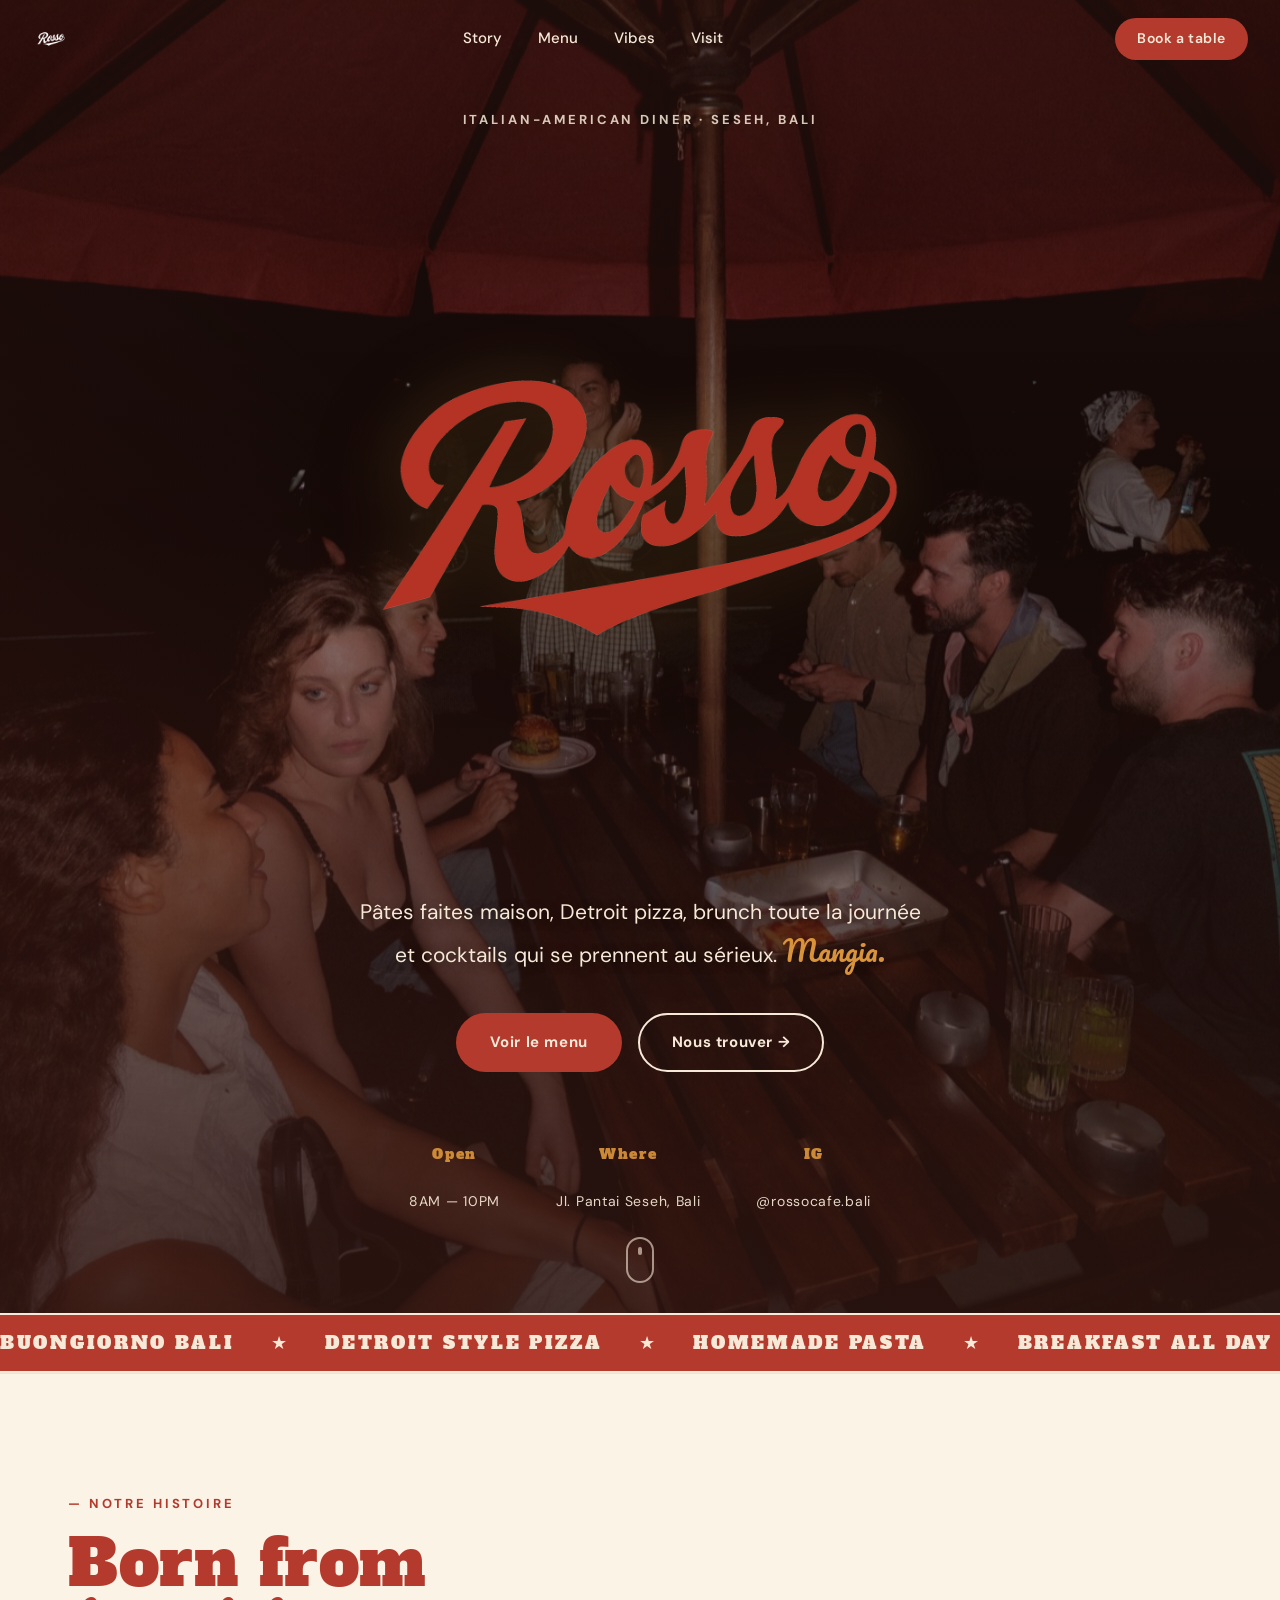
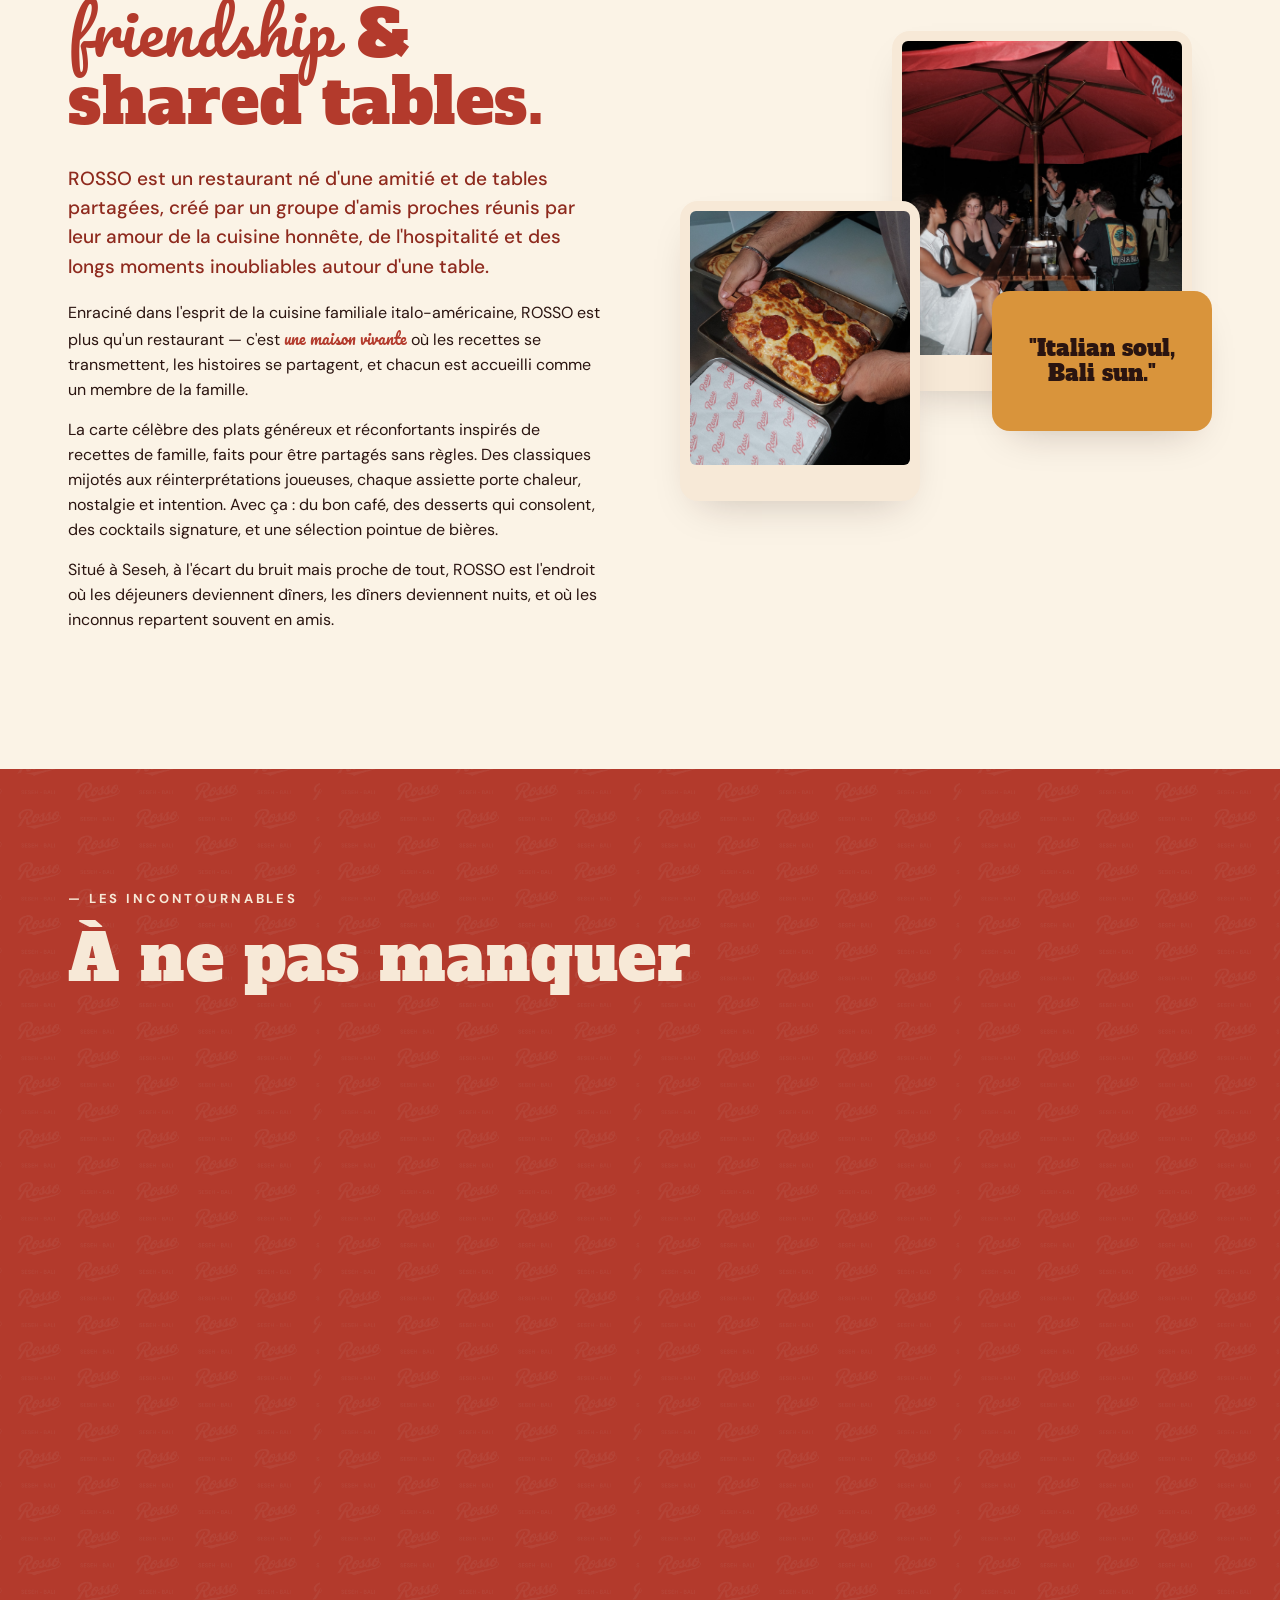
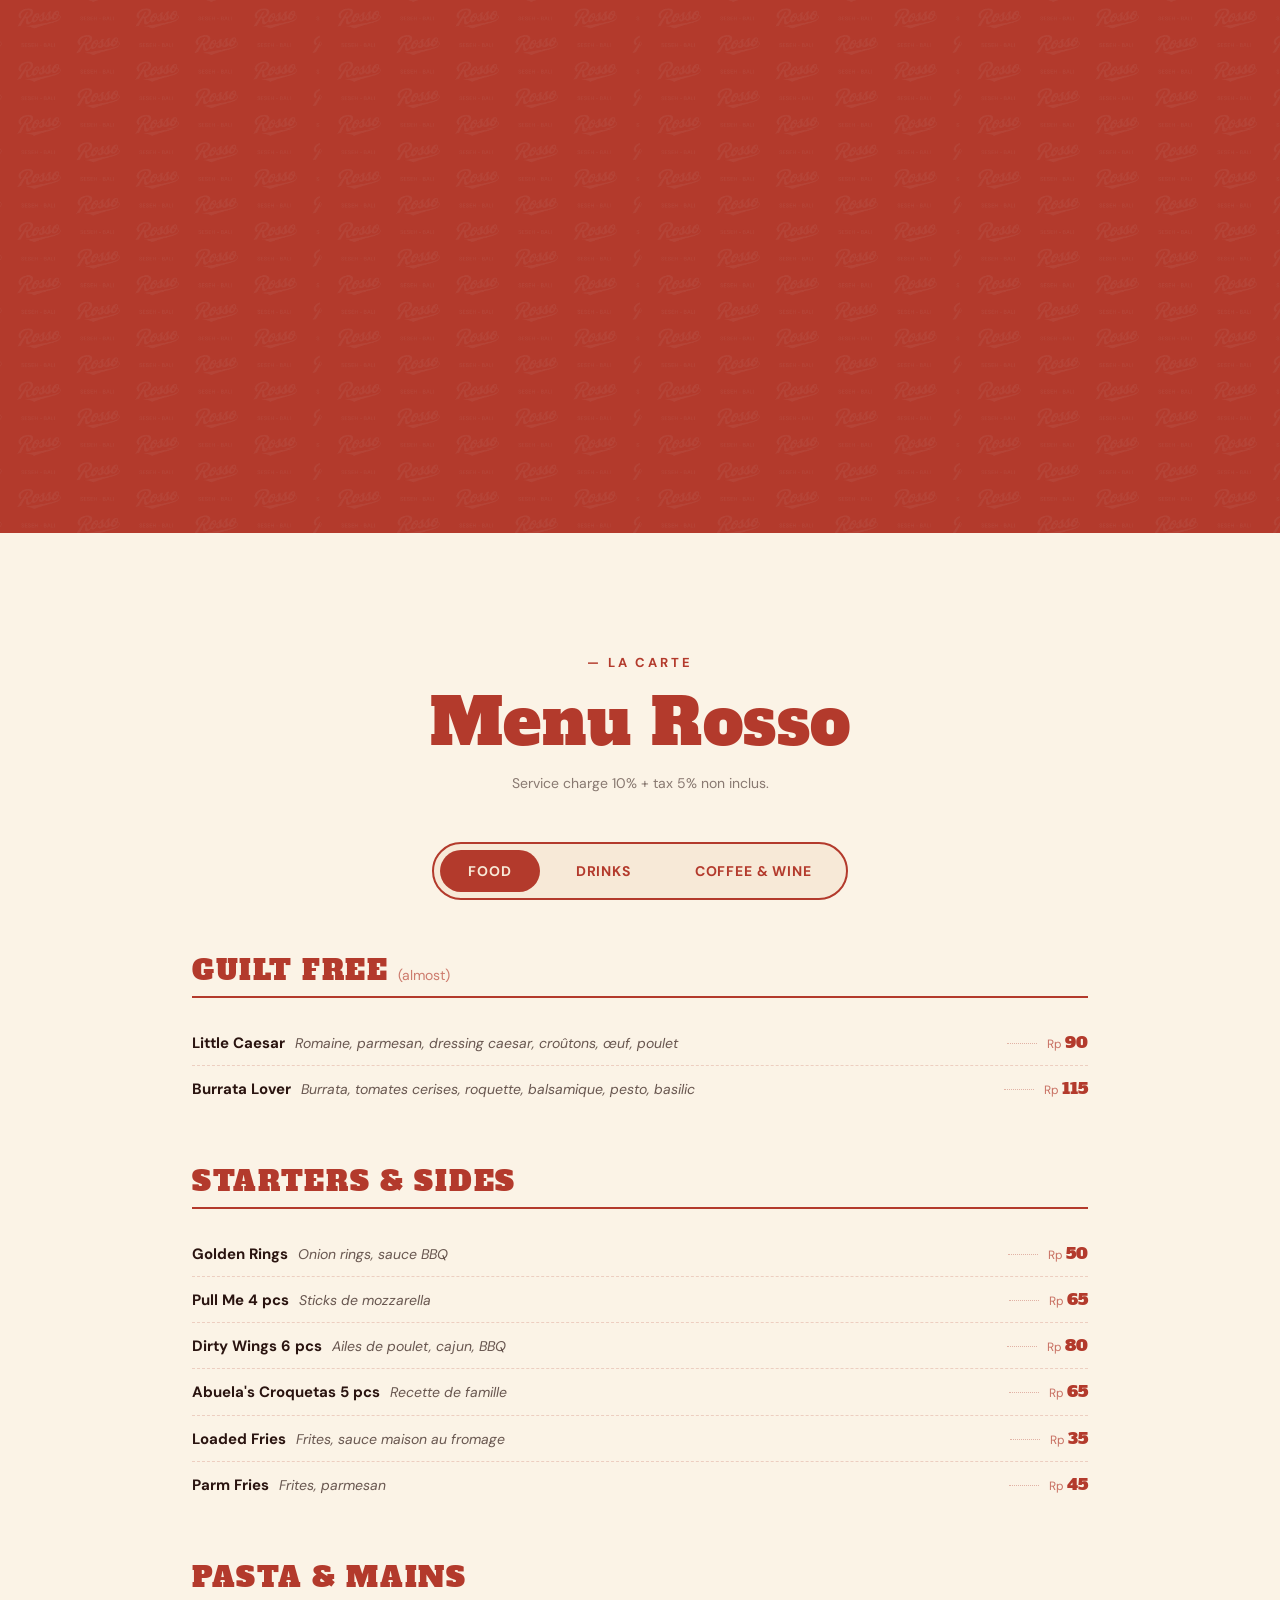
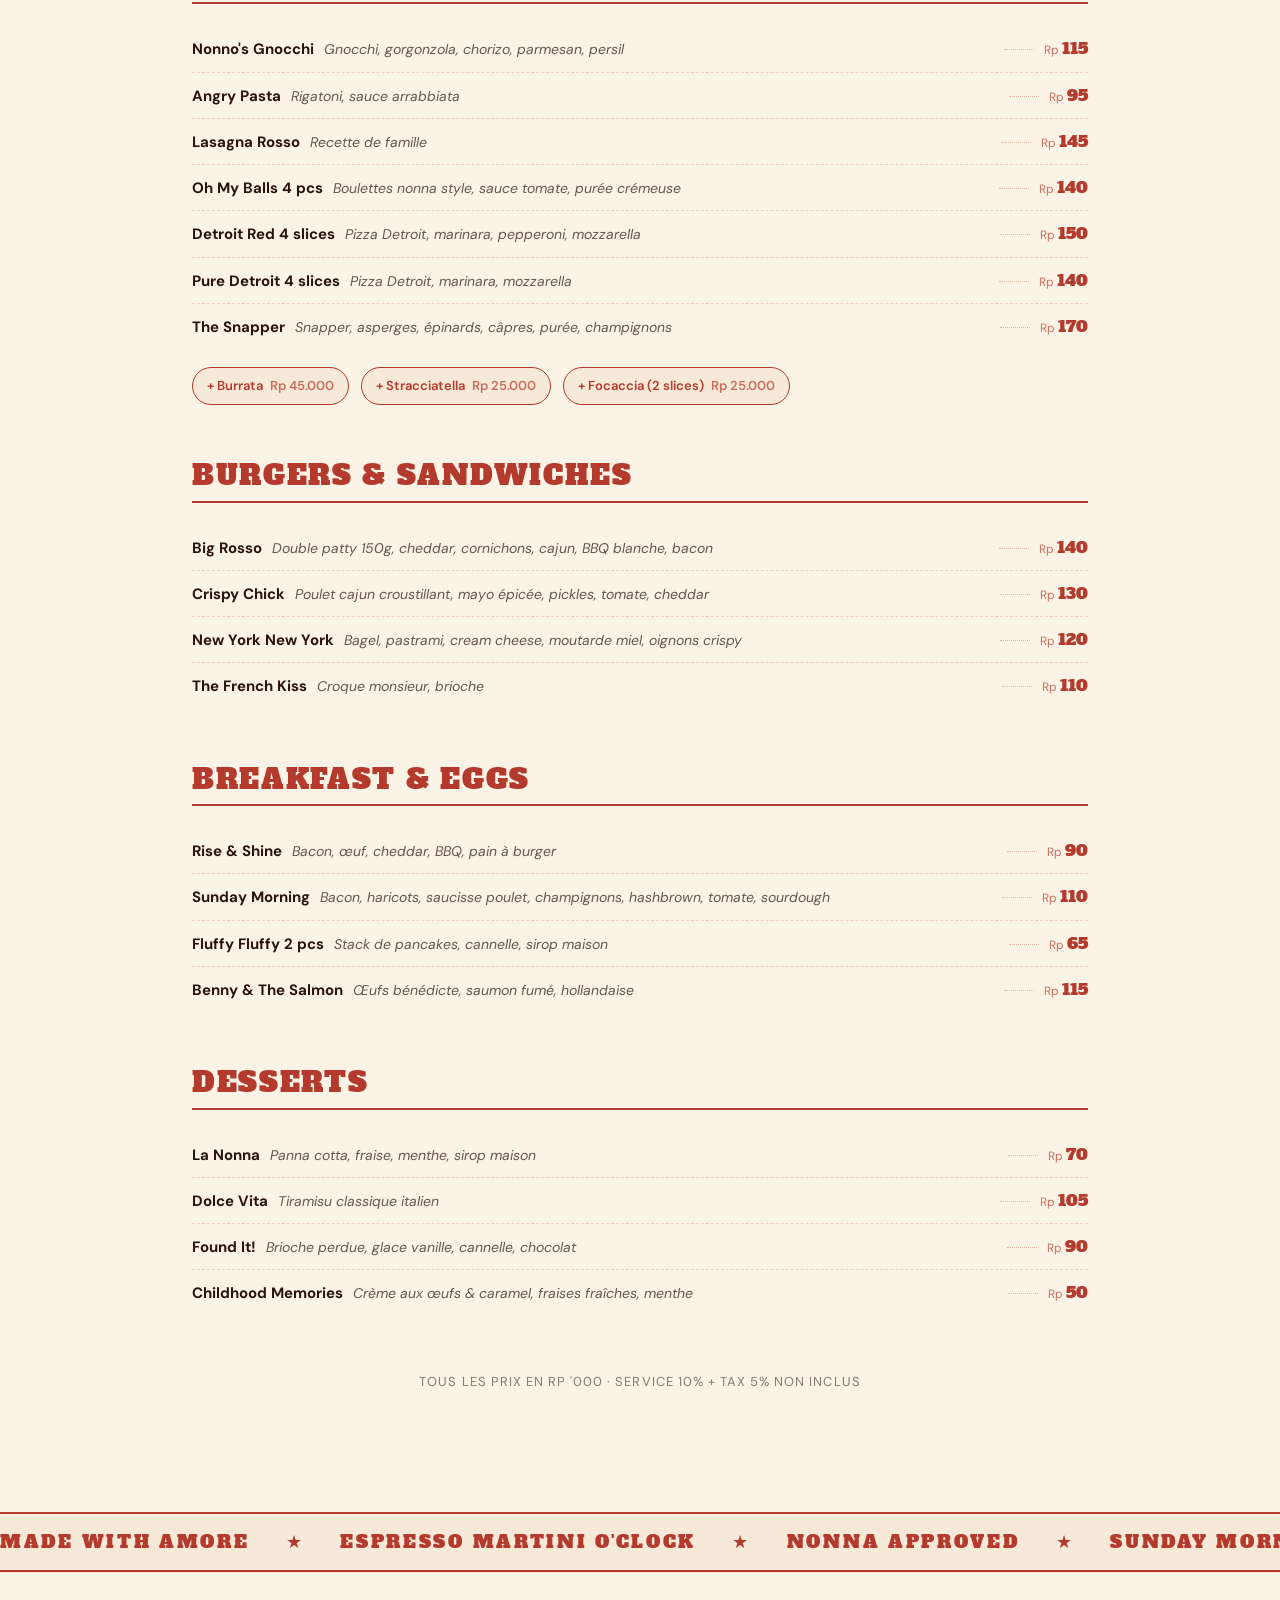
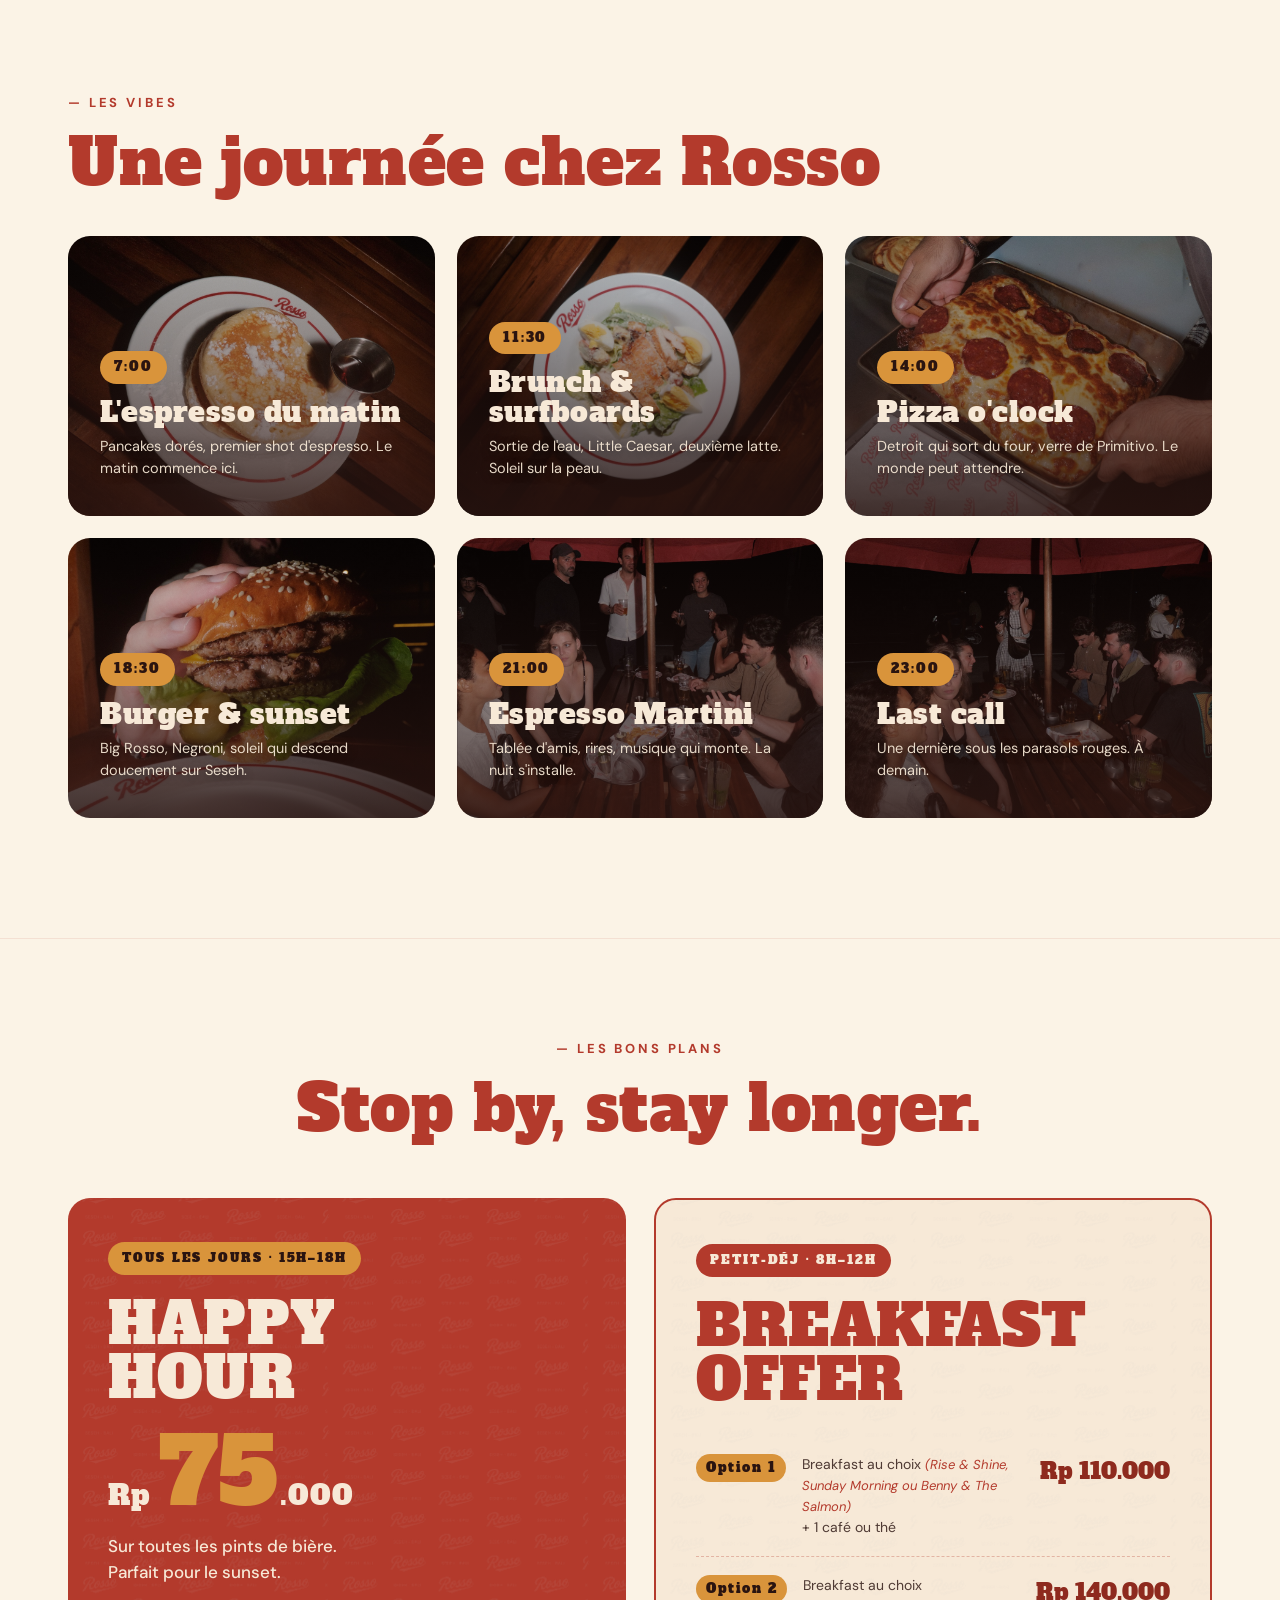
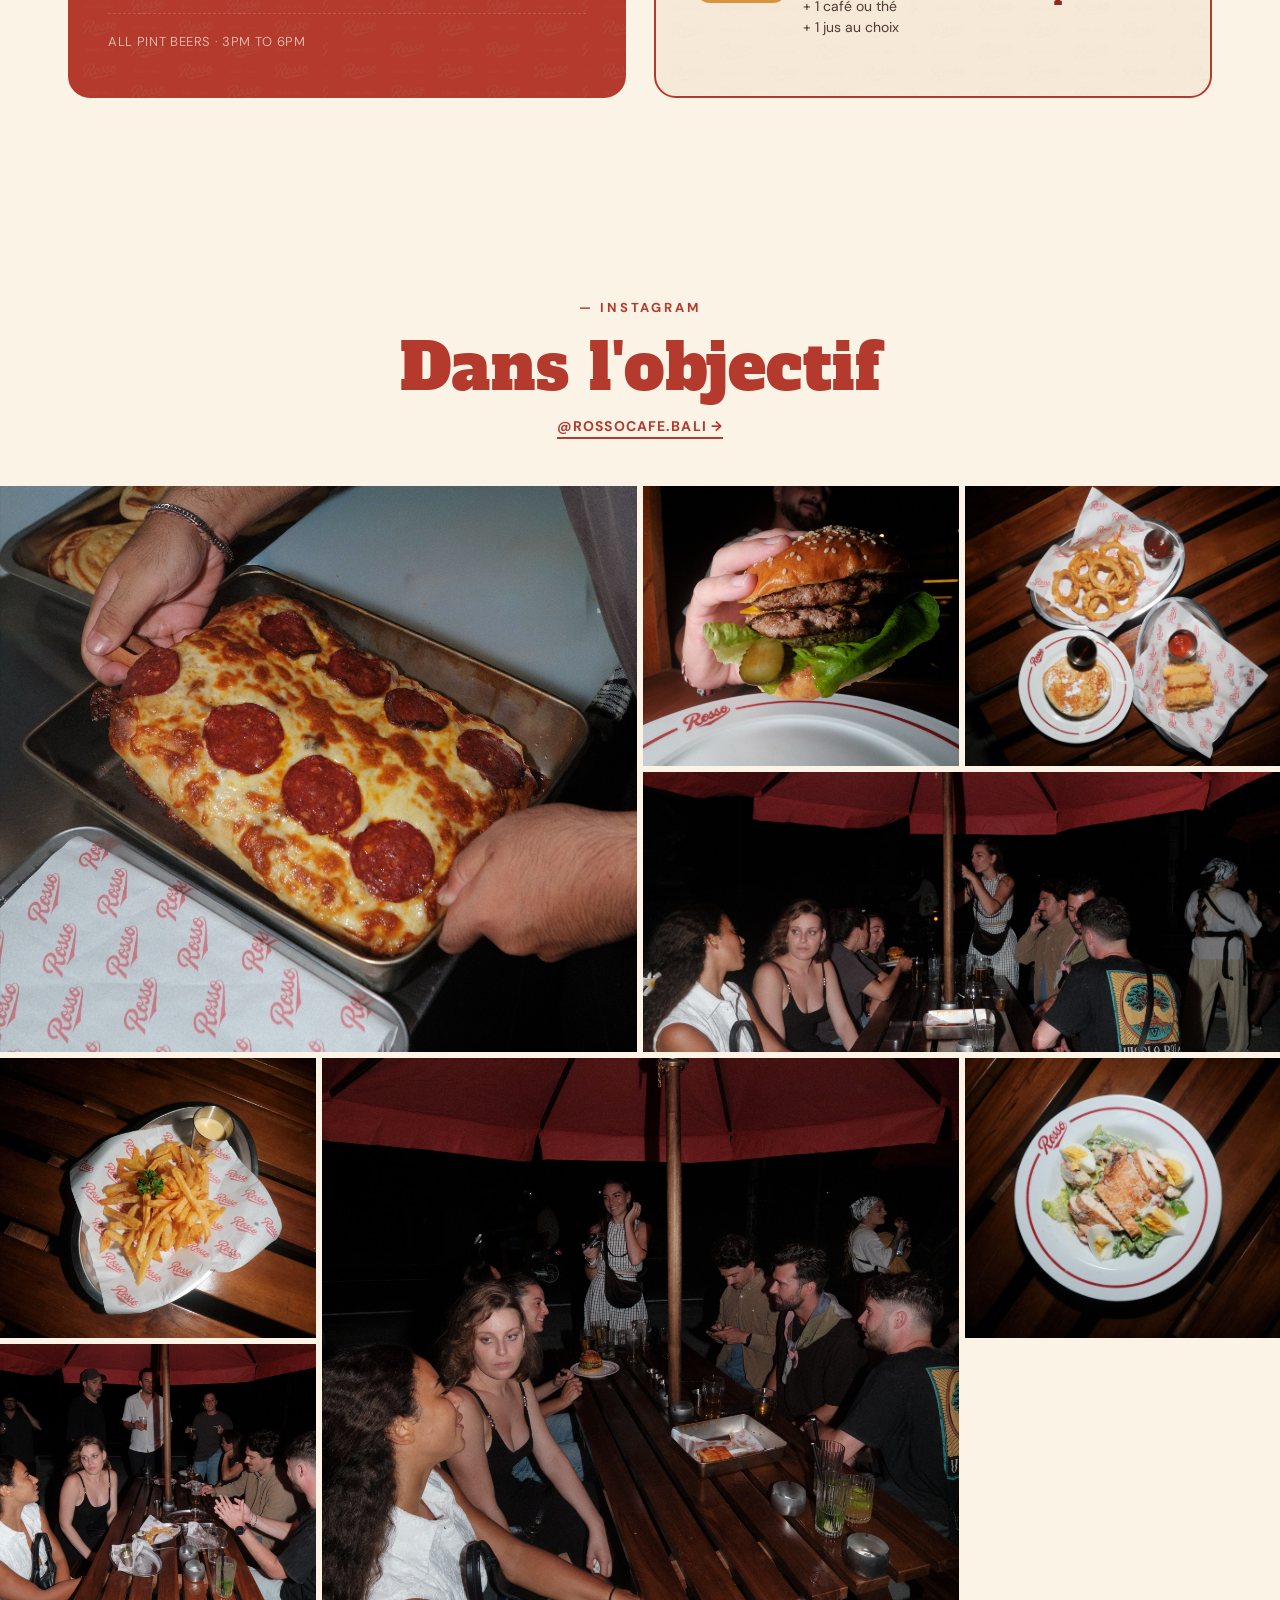
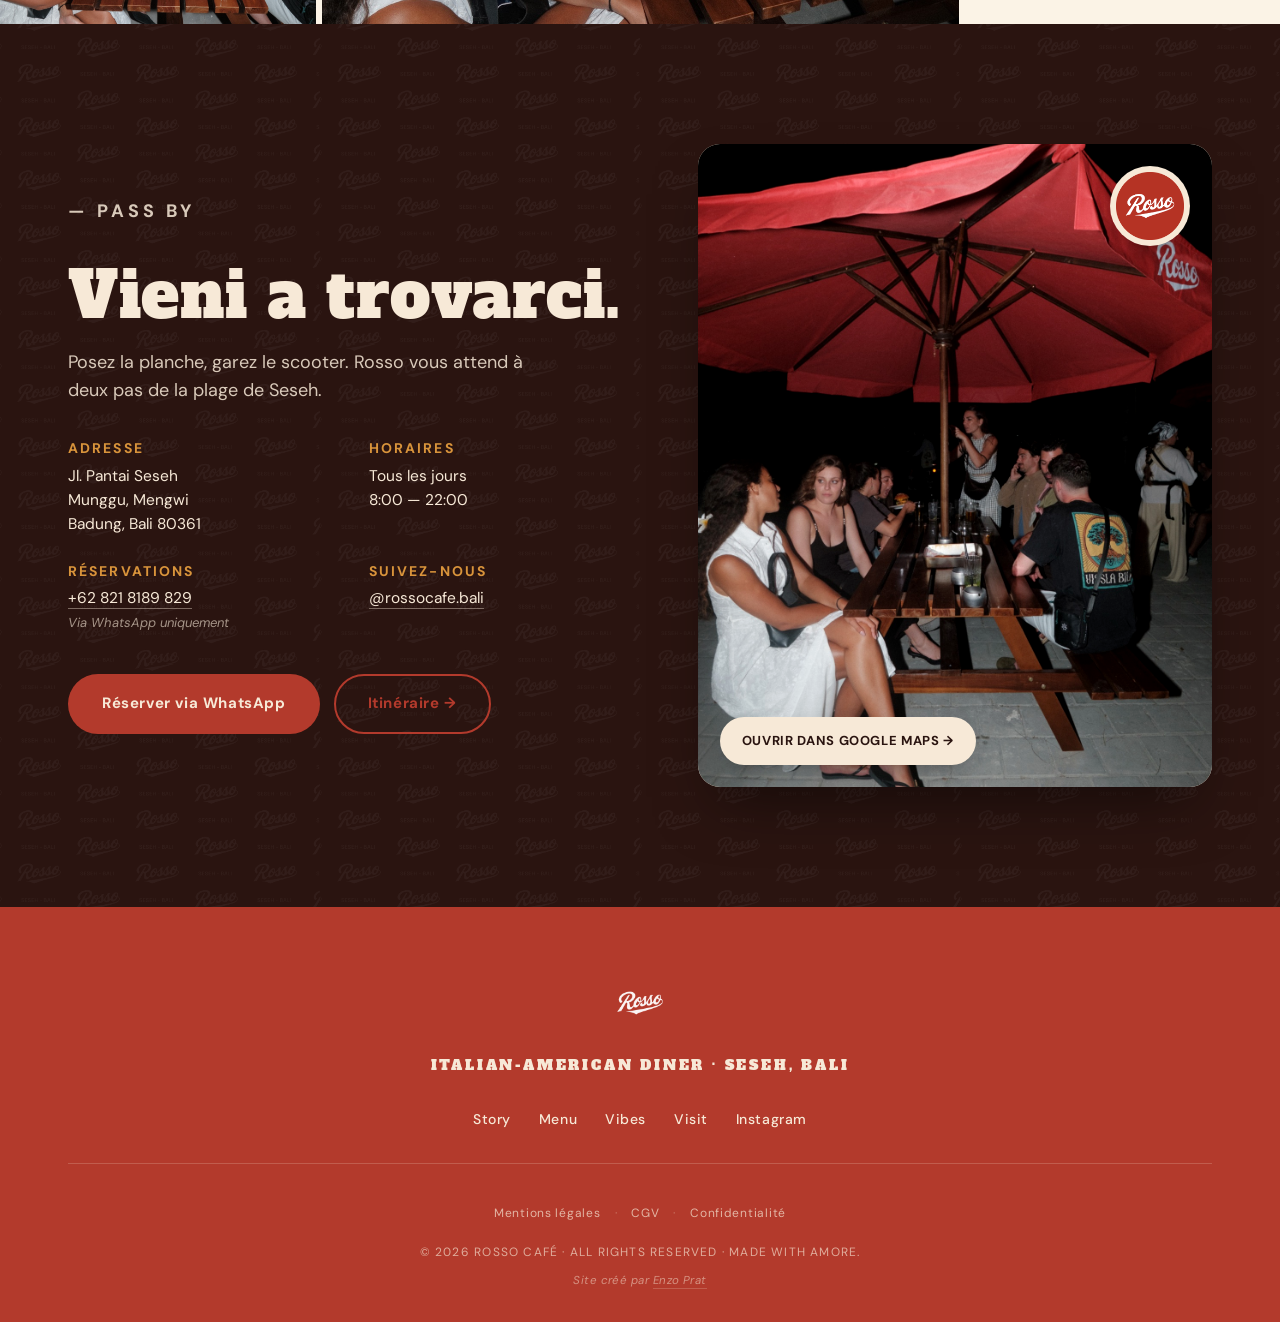
==== index.html @ 97ad6c03 "Initial commit — Rosso Café website Italian-American diner site for Rosso (Seseh, Bali). Vanilla HTM" ====
<!DOCTYPE html>
<html lang="fr">
<head>
  <meta charset="UTF-8" />
  <meta name="viewport" content="width=device-width, initial-scale=1.0" />
  <title>Rosso — Seseh, Bali</title>
  <meta name="description" content="Rosso Café — Italian-American diner à Seseh, Bali. Detroit pizza, pâtes, brunch, cocktails. Buongiorno Bali." />
  <link rel="icon" type="image/png" href="assets/img/logo-circle-red.png" />
  <link rel="preconnect" href="https://fonts.googleapis.com">
  <link rel="preconnect" href="https://fonts.gstatic.com" crossorigin>
  <link href="https://fonts.googleapis.com/css2?family=Bungee&family=Alfa+Slab+One&family=DM+Sans:wght@400;500;700&family=Pacifico&display=swap" rel="stylesheet">
  <link rel="stylesheet" href="styles.css" />
</head>
<body>

  <!-- NAV -->
  <header class="nav">
    <a href="#top" class="nav-logo">
      <img src="assets/img/logo-red.png" alt="Rosso" />
    </a>
    <nav class="nav-links">
      <a href="#about">Story</a>
      <a href="#menu">Menu</a>
      <a href="#gallery">Vibes</a>
      <a href="#visit">Visit</a>
    </nav>
    <a href="#visit" class="nav-cta">Book a table</a>
    <button class="nav-burger" aria-label="Menu" id="burger">
      <span></span><span></span><span></span>
    </button>
  </header>

  <!-- HERO -->
  <section class="hero" id="top">
    <div class="hero-photo">
      <img src="assets/photos/night-vibes.jpg" alt="Soirée chez Rosso à Seseh" />
    </div>
    <div class="hero-overlay"></div>
    <div class="hero-inner">
      <p class="eyebrow eyebrow-cream">Italian-American Diner · Seseh, Bali</p>
      <h1 class="hero-title">
        <img src="assets/img/logo-red.png" alt="Rosso" class="hero-logo" />
      </h1>
      <p class="hero-tag">Pâtes faites maison, Detroit pizza, brunch toute la journée<br/>et cocktails qui se prennent au sérieux. <em>Mangia.</em></p>
      <div class="hero-cta">
        <a href="#menu" class="btn btn-primary">Voir le menu</a>
        <a href="#visit" class="btn btn-ghost-light">Nous trouver →</a>
      </div>
      <div class="hero-meta">
        <div><strong>Open</strong><br/>8AM — 10PM</div>
        <div><strong>Where</strong><br/>Jl. Pantai Seseh, Bali</div>
        <div><strong>IG</strong><br/>@rossocafe.bali</div>
      </div>
    </div>
    <a href="#about" class="hero-scroll" aria-label="Scroll">
      <span></span>
    </a>
  </section>

  <!-- TICKER -->
  <div class="ticker" aria-hidden="true">
    <div class="ticker-track">
      <span>BUONGIORNO BALI</span><span>★</span>
      <span>DETROIT STYLE PIZZA</span><span>★</span>
      <span>HOMEMADE PASTA</span><span>★</span>
      <span>BREAKFAST ALL DAY</span><span>★</span>
      <span>SESEH · BALI</span><span>★</span>
      <span>BUONGIORNO BALI</span><span>★</span>
      <span>DETROIT STYLE PIZZA</span><span>★</span>
      <span>HOMEMADE PASTA</span><span>★</span>
      <span>BREAKFAST ALL DAY</span><span>★</span>
      <span>SESEH · BALI</span><span>★</span>
    </div>
  </div>

  <!-- ABOUT -->
  <section class="about" id="about">
    <div class="container about-grid">
      <div class="about-text">
        <p class="eyebrow eyebrow-red">— Notre histoire</p>
        <h2>Born from <em>friendship</em> &amp; shared tables.</h2>
        <p class="lead">ROSSO est un restaurant né d'une amitié et de tables partagées, créé par un groupe d'amis proches réunis par leur amour de la cuisine honnête, de l'hospitalité et des longs moments inoubliables autour d'une table.</p>
        <p>Enraciné dans l'esprit de la cuisine familiale italo-américaine, ROSSO est plus qu'un restaurant — c'est <em>une maison vivante</em> où les recettes se transmettent, les histoires se partagent, et chacun est accueilli comme un membre de la famille.</p>
        <p>La carte célèbre des plats généreux et réconfortants inspirés de recettes de famille, faits pour être partagés sans règles. Des classiques mijotés aux réinterprétations joueuses, chaque assiette porte chaleur, nostalgie et intention. Avec ça : du bon café, des desserts qui consolent, des cocktails signature, et une sélection pointue de bières.</p>
        <p>Situé à Seseh, à l'écart du bruit mais proche de tout, ROSSO est l'endroit où les déjeuners deviennent dîners, les dîners deviennent nuits, et où les inconnus repartent souvent en amis.</p>
      </div>
      <div class="about-visual">
        <div class="about-card card-1">
          <img src="assets/photos/parasol-wide.jpg" alt="Soirée sous les parasols Rosso" />
        </div>
        <div class="about-card card-2">
          <img src="assets/photos/pizza-tray.jpg" alt="Pizza Detroit sortie du four" />
        </div>
        <div class="about-card card-3">
          <p>"Italian soul,<br/>Bali sun."</p>
        </div>
      </div>
    </div>
  </section>

  <!-- SIGNATURES -->
  <section class="signatures">
    <div class="container">
      <p class="eyebrow eyebrow-cream">— Les incontournables</p>
      <h2 class="sec-title-cream">À ne pas manquer</h2>
      <div class="sig-grid">
        <article class="sig-card">
          <div class="sig-photo"><img src="assets/photos/detroit-pizza.jpg" alt="Detroit Red pizza"/></div>
          <div class="sig-body">
            <div class="sig-num">01</div>
            <h3>Detroit Red</h3>
            <p>4 parts de pizza Detroit. Marinara, pepperoni, mozzarella. Croûte épaisse, bords caramélisés.</p>
            <span class="sig-price">Rp 150.000</span>
          </div>
        </article>
        <article class="sig-card sig-typo sig-cream">
          <div class="sig-body">
            <div class="sig-num">02</div>
            <span class="sig-script">Nonno's</span>
            <h3>Gnocchi</h3>
            <p>Gnocchi maison, crème de gorgonzola, chorizo, parmesan, persil. La recette du grand-père.</p>
            <span class="sig-price">Rp 115.000</span>
          </div>
        </article>
        <article class="sig-card sig-typo sig-red">
          <div class="sig-body">
            <div class="sig-num">03</div>
            <span class="sig-script">La</span>
            <h3>Lasagna<br/>Rosso</h3>
            <p>Recette de famille. Couches lentes, mozza filante, dimanche en bouche.</p>
            <span class="sig-price">Rp 145.000</span>
          </div>
        </article>
        <article class="sig-card sig-typo sig-mustard">
          <div class="sig-body">
            <div class="sig-num">04</div>
            <span class="sig-script">Abuela's</span>
            <h3>Croquetas</h3>
            <p>5 croquettes, recette secrète de famille. Croustillantes dehors, fondantes dedans.</p>
            <span class="sig-price">Rp 65.000</span>
          </div>
        </article>
        <article class="sig-card sig-typo sig-cream">
          <div class="sig-body">
            <div class="sig-num">05</div>
            <span class="sig-script">Dolce</span>
            <h3>Vita</h3>
            <p>Tiramisu classique italien. Aucun débat possible.</p>
            <span class="sig-price">Rp 105.000</span>
          </div>
        </article>
        <article class="sig-card">
          <div class="sig-photo"><img src="assets/photos/big-rosso.jpg" alt="Big Rosso burger"/></div>
          <div class="sig-body">
            <div class="sig-num">06</div>
            <h3>Big Rosso</h3>
            <p>Double patty 150g, cheddar, cornichons, cajun, sauce BBQ blanche, bacon. Le burger sérieux.</p>
            <span class="sig-price">Rp 140.000</span>
          </div>
        </article>
      </div>
    </div>
  </section>

  <!-- MENU -->
  <section class="menu" id="menu">
    <div class="container">
      <div class="menu-head">
        <p class="eyebrow eyebrow-red">— La carte</p>
        <h2>Menu Rosso</h2>
        <p class="muted">Service charge 10% + tax 5% non inclus.</p>
      </div>

      <div class="tabs" role="tablist">
        <button class="tab active" data-tab="food" role="tab">Food</button>
        <button class="tab" data-tab="drinks" role="tab">Drinks</button>
        <button class="tab" data-tab="coffee" role="tab">Coffee &amp; Wine</button>
      </div>

      <!-- FOOD -->
      <div class="tab-panel active" data-panel="food">

        <div class="menu-block">
          <h3 class="menu-cat">Guilt Free <span>(almost)</span></h3>
          <ul class="menu-list">
            <li><span class="name">Little Caesar</span> <span class="desc">Romaine, parmesan, dressing caesar, croûtons, œuf, poulet</span> <span class="dots"></span> <span class="price">90</span></li>
            <li><span class="name">Burrata Lover</span> <span class="desc">Burrata, tomates cerises, roquette, balsamique, pesto, basilic</span> <span class="dots"></span> <span class="price">115</span></li>
          </ul>
        </div>

        <div class="menu-block">
          <h3 class="menu-cat">Starters &amp; Sides</h3>
          <ul class="menu-list">
            <li><span class="name">Golden Rings</span> <span class="desc">Onion rings, sauce BBQ</span> <span class="dots"></span> <span class="price">50</span></li>
            <li><span class="name">Pull Me 4 pcs</span> <span class="desc">Sticks de mozzarella</span> <span class="dots"></span> <span class="price">65</span></li>
            <li><span class="name">Dirty Wings 6 pcs</span> <span class="desc">Ailes de poulet, cajun, BBQ</span> <span class="dots"></span> <span class="price">80</span></li>
            <li><span class="name">Abuela's Croquetas 5 pcs</span> <span class="desc">Recette de famille</span> <span class="dots"></span> <span class="price">65</span></li>
            <li><span class="name">Loaded Fries</span> <span class="desc">Frites, sauce maison au fromage</span> <span class="dots"></span> <span class="price">35</span></li>
            <li><span class="name">Parm Fries</span> <span class="desc">Frites, parmesan</span> <span class="dots"></span> <span class="price">45</span></li>
          </ul>
        </div>

        <div class="menu-block">
          <h3 class="menu-cat">Pasta &amp; Mains</h3>
          <ul class="menu-list">
            <li><span class="name">Nonno's Gnocchi</span> <span class="desc">Gnocchi, gorgonzola, chorizo, parmesan, persil</span> <span class="dots"></span> <span class="price">115</span></li>
            <li><span class="name">Angry Pasta</span> <span class="desc">Rigatoni, sauce arrabbiata</span> <span class="dots"></span> <span class="price">95</span></li>
            <li><span class="name">Lasagna Rosso</span> <span class="desc">Recette de famille</span> <span class="dots"></span> <span class="price">145</span></li>
            <li><span class="name">Oh My Balls 4 pcs</span> <span class="desc">Boulettes nonna style, sauce tomate, purée crémeuse</span> <span class="dots"></span> <span class="price">140</span></li>
            <li><span class="name">Detroit Red 4 slices</span> <span class="desc">Pizza Detroit, marinara, pepperoni, mozzarella</span> <span class="dots"></span> <span class="price">150</span></li>
            <li><span class="name">Pure Detroit 4 slices</span> <span class="desc">Pizza Detroit, marinara, mozzarella</span> <span class="dots"></span> <span class="price">140</span></li>
            <li><span class="name">The Snapper</span> <span class="desc">Snapper, asperges, épinards, câpres, purée, champignons</span> <span class="dots"></span> <span class="price">170</span></li>
          </ul>
          <div class="menu-extras">
            <span>+ Burrata <em>Rp 45.000</em></span>
            <span>+ Stracciatella <em>Rp 25.000</em></span>
            <span>+ Focaccia (2 slices) <em>Rp 25.000</em></span>
          </div>
        </div>

        <div class="menu-block">
          <h3 class="menu-cat">Burgers &amp; Sandwiches</h3>
          <ul class="menu-list">
            <li><span class="name">Big Rosso</span> <span class="desc">Double patty 150g, cheddar, cornichons, cajun, BBQ blanche, bacon</span> <span class="dots"></span> <span class="price">140</span></li>
            <li><span class="name">Crispy Chick</span> <span class="desc">Poulet cajun croustillant, mayo épicée, pickles, tomate, cheddar</span> <span class="dots"></span> <span class="price">130</span></li>
            <li><span class="name">New York New York</span> <span class="desc">Bagel, pastrami, cream cheese, moutarde miel, oignons crispy</span> <span class="dots"></span> <span class="price">120</span></li>
            <li><span class="name">The French Kiss</span> <span class="desc">Croque monsieur, brioche</span> <span class="dots"></span> <span class="price">110</span></li>
          </ul>
        </div>

        <div class="menu-block">
          <h3 class="menu-cat">Breakfast &amp; Eggs</h3>
          <ul class="menu-list">
            <li><span class="name">Rise &amp; Shine</span> <span class="desc">Bacon, œuf, cheddar, BBQ, pain à burger</span> <span class="dots"></span> <span class="price">90</span></li>
            <li><span class="name">Sunday Morning</span> <span class="desc">Bacon, haricots, saucisse poulet, champignons, hashbrown, tomate, sourdough</span> <span class="dots"></span> <span class="price">110</span></li>
            <li><span class="name">Fluffy Fluffy 2 pcs</span> <span class="desc">Stack de pancakes, cannelle, sirop maison</span> <span class="dots"></span> <span class="price">65</span></li>
            <li><span class="name">Benny &amp; The Salmon</span> <span class="desc">Œufs bénédicte, saumon fumé, hollandaise</span> <span class="dots"></span> <span class="price">115</span></li>
          </ul>
        </div>

        <div class="menu-block">
          <h3 class="menu-cat">Desserts</h3>
          <ul class="menu-list">
            <li><span class="name">La Nonna</span> <span class="desc">Panna cotta, fraise, menthe, sirop maison</span> <span class="dots"></span> <span class="price">70</span></li>
            <li><span class="name">Dolce Vita</span> <span class="desc">Tiramisu classique italien</span> <span class="dots"></span> <span class="price">105</span></li>
            <li><span class="name">Found It!</span> <span class="desc">Brioche perdue, glace vanille, cannelle, chocolat</span> <span class="dots"></span> <span class="price">90</span></li>
            <li><span class="name">Childhood Memories</span> <span class="desc">Crème aux œufs &amp; caramel, fraises fraîches, menthe</span> <span class="dots"></span> <span class="price">50</span></li>
          </ul>
        </div>
      </div>

      <!-- DRINKS -->
      <div class="tab-panel" data-panel="drinks">

        <div class="menu-block">
          <h3 class="menu-cat">Signature Cocktails</h3>
          <ul class="menu-list">
            <li><span class="name">Caffè Boulevardier <em class="hint">(Basuki's favorite)</em></span> <span class="dots"></span> <span class="price">200</span></li>
            <li><span class="name">Wooden Ship</span> <span class="dots"></span> <span class="price">120</span></li>
            <li><span class="name">Back to Friend</span> <span class="dots"></span> <span class="price">160</span></li>
            <li><span class="name">Summer Core</span> <span class="dots"></span> <span class="price">100</span></li>
            <li><span class="name">Goombay Smash</span> <span class="dots"></span> <span class="price">150</span></li>
            <li><span class="name">Surfer Rosso</span> <span class="dots"></span> <span class="price">110</span></li>
            <li><span class="name">Negroni Sour</span> <span class="dots"></span> <span class="price">145</span></li>
            <li><span class="name">Road Runner</span> <span class="dots"></span> <span class="price">110</span></li>
            <li><span class="name">Blue Fish</span> <span class="dots"></span> <span class="price">150</span></li>
            <li><span class="name">Summer Cancellation</span> <span class="dots"></span> <span class="price">165</span></li>
            <li><span class="name">Bornean Spiderhunter</span> <span class="dots"></span> <span class="price">125</span></li>
            <li><span class="name">Ve-n-To</span> <span class="dots"></span> <span class="price">100</span></li>
            <li><span class="name">French 75</span> <span class="dots"></span> <span class="price">165</span></li>
          </ul>
        </div>

        <div class="menu-block">
          <h3 class="menu-cat">Classiques</h3>
          <ul class="menu-list">
            <li><span class="name">Negroni</span> <span class="dots"></span> <span class="price">135</span></li>
            <li><span class="name">Espresso Martini</span> <span class="dots"></span> <span class="price">115</span></li>
            <li><span class="name">French Martini</span> <span class="dots"></span> <span class="price">100</span></li>
            <li><span class="name">Clover Club</span> <span class="dots"></span> <span class="price">80</span></li>
            <li><span class="name">Godfather</span> <span class="dots"></span> <span class="price">150</span></li>
            <li><span class="name">Mojito</span> <span class="dots"></span> <span class="price">80</span></li>
            <li><span class="name">Margarita</span> <span class="dots"></span> <span class="price">90</span></li>
            <li><span class="name">Daiquiri</span> <span class="dots"></span> <span class="price">70</span></li>
            <li><span class="name">Slow Flow</span> <span class="dots"></span> <span class="price">135</span></li>
            <li><span class="name">El Presidente</span> <span class="dots"></span> <span class="price">125</span></li>
          </ul>
        </div>

        <div class="menu-block split">
          <div>
            <h3 class="menu-cat">Beers</h3>
            <ul class="menu-list">
              <li><span class="name">Pilsner</span> <span class="desc">33cl / 50cl</span> <span class="dots"></span> <span class="price">75 / 95</span></li>
              <li><span class="name">Summer Pale Ale</span> <span class="desc">33cl / 50cl</span> <span class="dots"></span> <span class="price">90 / 115</span></li>
            </ul>
          </div>
          <div>
            <h3 class="menu-cat">Juice</h3>
            <ul class="menu-list">
              <li><span class="name">Watermelon</span> <span class="dots"></span> <span class="price">50</span></li>
              <li><span class="name">Pineapple</span> <span class="dots"></span> <span class="price">50</span></li>
              <li><span class="name">Orange</span> <span class="dots"></span> <span class="price">50</span></li>
              <li><span class="name">Mango</span> <span class="dots"></span> <span class="price">45</span></li>
              <li><span class="name">Strawberry</span> <span class="dots"></span> <span class="price">55</span></li>
            </ul>
          </div>
        </div>
      </div>

      <!-- COFFEE & WINE -->
      <div class="tab-panel" data-panel="coffee">
        <div class="menu-block">
          <h3 class="menu-cat">Wines &amp; Bubbles</h3>
          <ul class="menu-list wines">
            <li><span class="name">Verdi Spumante Rosé</span> <span class="desc">Italy</span> <span class="price">130 / 800</span></li>
            <li><span class="name">Grands Terroirs</span> <span class="desc">France</span> <span class="price">150 / 1.050</span></li>
            <li><span class="name">Monlot Bordeaux Rouge</span> <span class="desc">France</span> <span class="price">150 / 1.250</span></li>
            <li><span class="name">Luigi Bosca Moscato D'Asti</span> <span class="desc">Italy</span> <span class="price">175 / 1.350</span></li>
            <li><span class="name">Montemajor Primitivo</span> <span class="desc">Italy</span> <span class="price">175 / 1.400</span></li>
          </ul>
          <p class="muted small">Verre / Bouteille — Rp '000</p>
        </div>

        <div class="menu-block">
          <h3 class="menu-cat">Coffee</h3>
          <ul class="menu-list">
            <li><span class="name">Espresso</span> <span class="dots"></span> <span class="price">25</span></li>
            <li><span class="name">Americano</span> <span class="dots"></span> <span class="price">25</span></li>
            <li><span class="name">Cappuccino</span> <span class="dots"></span> <span class="price">35</span></li>
            <li><span class="name">Latte</span> <span class="dots"></span> <span class="price">35</span></li>
            <li><span class="name">Piccolo</span> <span class="dots"></span> <span class="price">30</span></li>
            <li><span class="name">Macchiato</span> <span class="dots"></span> <span class="price">30</span></li>
            <li><span class="name">Flat White</span> <span class="dots"></span> <span class="price">35</span></li>
            <li><span class="name">Affogato</span> <span class="dots"></span> <span class="price">55</span></li>
            <li><span class="name">Mocca</span> <span class="dots"></span> <span class="price">55</span></li>
          </ul>
          <div class="menu-extras">
            <span>+ Almond / oat <em>Rp 10.000</em></span>
            <span>+ Coconut <em>Rp 10.000</em></span>
          </div>
        </div>

        <div class="menu-block">
          <h3 class="menu-cat">Soft</h3>
          <ul class="menu-list">
            <li><span class="name">Coke / Coke Zero / Sprite / Tonic</span> <span class="dots"></span> <span class="price">20</span></li>
            <li><span class="name">Polaris Soda Water</span> <span class="dots"></span> <span class="price">15</span></li>
            <li><span class="name">Aqua Still / Sparkling</span> <span class="dots"></span> <span class="price">30 / 35</span></li>
          </ul>
        </div>
      </div>

      <p class="menu-foot">Tous les prix en Rp '000 · Service 10% + tax 5% non inclus</p>
    </div>
  </section>

  <!-- TICKER 2 -->
  <div class="ticker ticker-cream" aria-hidden="true">
    <div class="ticker-track">
      <span>MADE WITH AMORE</span><span>★</span>
      <span>ESPRESSO MARTINI O'CLOCK</span><span>★</span>
      <span>NONNA APPROVED</span><span>★</span>
      <span>SUNDAY MORNINGS @ ROSSO</span><span>★</span>
      <span>MADE WITH AMORE</span><span>★</span>
      <span>ESPRESSO MARTINI O'CLOCK</span><span>★</span>
      <span>NONNA APPROVED</span><span>★</span>
      <span>SUNDAY MORNINGS @ ROSSO</span><span>★</span>
    </div>
  </div>

  <!-- GALLERY / VIBES -->
  <section class="gallery" id="gallery">
    <div class="container">
      <p class="eyebrow eyebrow-red">— Les vibes</p>
      <h2>Une journée chez Rosso</h2>
      <div class="vibe-grid">
        <div class="vibe" style="--vibe-bg: url('assets/photos/pancakes.jpg')">
          <span class="vibe-time">7:00</span>
          <h4>L'espresso du matin</h4>
          <p>Pancakes dorés, premier shot d'espresso. Le matin commence ici.</p>
        </div>
        <div class="vibe" style="--vibe-bg: url('assets/photos/caesar.jpg')">
          <span class="vibe-time">11:30</span>
          <h4>Brunch &amp; surfboards</h4>
          <p>Sortie de l'eau, Little Caesar, deuxième latte. Soleil sur la peau.</p>
        </div>
        <div class="vibe" style="--vibe-bg: url('assets/photos/pizza-tray.jpg')">
          <span class="vibe-time">14:00</span>
          <h4>Pizza o'clock</h4>
          <p>Detroit qui sort du four, verre de Primitivo. Le monde peut attendre.</p>
        </div>
        <div class="vibe" style="--vibe-bg: url('assets/photos/big-rosso.jpg')">
          <span class="vibe-time">18:30</span>
          <h4>Burger &amp; sunset</h4>
          <p>Big Rosso, Negroni, soleil qui descend doucement sur Seseh.</p>
        </div>
        <div class="vibe" style="--vibe-bg: url('assets/photos/people-table.jpg')">
          <span class="vibe-time">21:00</span>
          <h4>Espresso Martini</h4>
          <p>Tablée d'amis, rires, musique qui monte. La nuit s'installe.</p>
        </div>
        <div class="vibe" style="--vibe-bg: url('assets/photos/night-vibes.jpg')">
          <span class="vibe-time">23:00</span>
          <h4>Last call</h4>
          <p>Une dernière sous les parasols rouges. À demain.</p>
        </div>
      </div>
    </div>
  </section>

  <!-- OFFERS -->
  <section class="offers">
    <div class="container">
      <p class="eyebrow eyebrow-red">— Les bons plans</p>
      <h2>Stop by, stay longer.</h2>
      <div class="offer-grid">

        <article class="offer-card offer-happy">
          <div class="offer-tag">Tous les jours · 15h–18h</div>
          <h3>Happy<br/>Hour</h3>
          <p class="offer-price">Rp <strong>75</strong>.000</p>
          <p class="offer-desc">Sur toutes les pints de bière.<br/>Parfait pour le sunset.</p>
          <span class="offer-foot">All pint beers · 3pm to 6pm</span>
        </article>

        <article class="offer-card offer-breakfast">
          <div class="offer-tag">Petit-déj · 8h–12h</div>
          <h3>Breakfast<br/>Offer</h3>

          <div class="offer-option">
            <span class="opt-label">Option 1</span>
            <p>Breakfast au choix <em>(Rise &amp; Shine, Sunday Morning ou Benny &amp; The Salmon)</em><br/>+ 1 café ou thé</p>
            <span class="opt-price">Rp 110.000</span>
          </div>

          <div class="offer-option offer-option-divider">
            <span class="opt-label">Option 2</span>
            <p>Breakfast au choix<br/>+ 1 café ou thé<br/>+ 1 jus au choix</p>
            <span class="opt-price">Rp 140.000</span>
          </div>
        </article>

      </div>
    </div>
  </section>

  <!-- MOSAIC GALLERY -->
  <section class="mosaic">
    <div class="container">
      <div class="mosaic-head">
        <p class="eyebrow eyebrow-red">— Instagram</p>
        <h2>Dans l'objectif</h2>
        <a href="https://instagram.com/rossocafe.bali" class="link-red">@rossocafe.bali →</a>
      </div>
    </div>
    <div class="mosaic-grid">
      <a class="mosaic-tile m-1" href="https://instagram.com/rossocafe.bali"><img src="assets/photos/pizza-tray.jpg" alt="Pizza Detroit"/></a>
      <a class="mosaic-tile m-2" href="https://instagram.com/rossocafe.bali"><img src="assets/photos/big-rosso.jpg" alt="Big Rosso"/></a>
      <a class="mosaic-tile m-3" href="https://instagram.com/rossocafe.bali"><img src="assets/photos/trio-sides.jpg" alt="Sides"/></a>
      <a class="mosaic-tile m-4" href="https://instagram.com/rossocafe.bali"><img src="assets/photos/parasol-wide.jpg" alt="Parasols Rosso"/></a>
      <a class="mosaic-tile m-5" href="https://instagram.com/rossocafe.bali"><img src="assets/photos/parm-fries.jpg" alt="Parm Fries"/></a>
      <a class="mosaic-tile m-6" href="https://instagram.com/rossocafe.bali"><img src="assets/photos/night-vibes.jpg" alt="Ambiance soirée"/></a>
      <a class="mosaic-tile m-7" href="https://instagram.com/rossocafe.bali"><img src="assets/photos/caesar.jpg" alt="Little Caesar"/></a>
      <a class="mosaic-tile m-8" href="https://instagram.com/rossocafe.bali"><img src="assets/photos/people-table.jpg" alt="Friends at Rosso"/></a>
    </div>
  </section>

  <!-- VISIT -->
  <section class="visit" id="visit">
    <div class="container visit-grid">
      <div class="visit-text">
        <p class="eyebrow eyebrow-cream">— Pass by</p>
        <h2 class="sec-title-cream">Vieni a trovarci.</h2>
        <p>Posez la planche, garez le scooter. Rosso vous attend à deux pas de la plage de Seseh.</p>

        <div class="visit-info">
          <div>
            <h4>Adresse</h4>
            <p>Jl. Pantai Seseh<br/>Munggu, Mengwi<br/>Badung, Bali 80361</p>
          </div>
          <div>
            <h4>Horaires</h4>
            <p>Tous les jours<br/>8:00 — 22:00</p>
          </div>
          <div>
            <h4>Réservations</h4>
            <p><a href="https://wa.me/628218189829" class="link">+62 821 8189 829</a><br/><span class="muted-light">Via WhatsApp uniquement</span></p>
          </div>
          <div>
            <h4>Suivez-nous</h4>
            <p><a href="https://instagram.com/rossocafe.bali" class="link">@rossocafe.bali</a></p>
          </div>
        </div>

        <div class="visit-cta">
          <a class="btn btn-primary" href="https://wa.me/628218189829">Réserver via WhatsApp</a>
          <a class="btn btn-ghost" href="https://maps.google.com/?q=Seseh+Beach+Bali">Itinéraire →</a>
        </div>
      </div>
      <div class="visit-map">
        <img class="visit-photo" src="assets/photos/parasol-wide.jpg" alt="Sous les parasols Rosso à Seseh"/>
        <a class="visit-mapbtn" href="https://maps.google.com/?q=Seseh+Beach+Bali" target="_blank" rel="noopener">
          <span>Ouvrir dans Google Maps →</span>
        </a>
        <div class="map-stamp"><img src="assets/img/logo-circle-red.png" alt="Rosso"/></div>
      </div>
    </div>
  </section>

  <!-- FOOTER -->
  <footer class="footer">
    <div class="container footer-inner">
      <img src="assets/img/logo-red.png" alt="Rosso" class="footer-logo"/>
      <p class="footer-tag">Italian-American diner · Seseh, Bali</p>
      <div class="footer-links">
        <a href="#about">Story</a>
        <a href="#menu">Menu</a>
        <a href="#gallery">Vibes</a>
        <a href="#visit">Visit</a>
        <a href="https://instagram.com/rossocafe.bali">Instagram</a>
      </div>
      <div class="footer-sublinks">
        <a href="mentions-legales.html">Mentions légales</a>
        <span>·</span>
        <a href="cgv.html">CGV</a>
        <span>·</span>
        <a href="politique-confidentialite.html">Confidentialité</a>
      </div>
      <p class="footer-copy">© <span id="year"></span> Rosso Café · All rights reserved · Made with amore.</p>
      <p class="footer-credit">Site créé par <a href="https://enzoprat.fr" target="_blank" rel="noopener">Enzo Prat</a></p>
    </div>
  </footer>

  <script src="script.js"></script>
</body>
</html>
---- styles.css ----
/* ===================================================================
   ROSSO CAFÉ — Seseh, Bali
   =================================================================== */

:root {
  --red: #B33A2C;
  --red-deep: #8E2A1E;
  --red-soft: #C9523F;
  --cream: #F7E9D7;
  --cream-deep: #F0DCBE;
  --ink: #2A1410;
  --mustard: #D9943B;
  --paper: #FBF3E6;
  --white: #FFFFFF;
  --shadow-card: 0 18px 40px -20px rgba(42, 20, 16, 0.25);

  --f-display: "Alfa Slab One", "Bungee", Georgia, serif;
  --f-script: "Pacifico", cursive;
  --f-body: "DM Sans", -apple-system, BlinkMacSystemFont, "Segoe UI", sans-serif;
}

* { box-sizing: border-box; margin: 0; padding: 0; }

html { scroll-behavior: smooth; }

body {
  font-family: var(--f-body);
  background: var(--paper);
  color: var(--ink);
  line-height: 1.55;
  -webkit-font-smoothing: antialiased;
  overflow-x: hidden;
}

img { display: block; max-width: 100%; height: auto; }

a { color: inherit; text-decoration: none; }

.container {
  width: 100%;
  max-width: 1200px;
  margin: 0 auto;
  padding: 0 28px;
}

.eyebrow {
  font-family: var(--f-body);
  font-weight: 700;
  font-size: 13px;
  letter-spacing: 0.22em;
  text-transform: uppercase;
  color: var(--red);
  margin-bottom: 16px;
}
.eyebrow-cream { color: var(--cream); }
.eyebrow-red { color: var(--red); }

h1, h2, h3, h4 {
  font-family: var(--f-display);
  font-weight: 400;
  letter-spacing: 0.5px;
  line-height: 1.05;
  color: var(--red);
}

h2 {
  font-size: clamp(36px, 5vw, 64px);
  margin-bottom: 28px;
}
h2 em {
  font-family: var(--f-script);
  font-style: normal;
  color: var(--mustard);
}

.sec-title-cream { color: var(--cream); }

.muted { color: rgba(42, 20, 16, 0.55); font-size: 14px; }
.muted.small { font-size: 12px; letter-spacing: 0.1em; text-transform: uppercase; }

/* ============== TICKER ============== */
.ticker {
  background: var(--red);
  color: var(--cream);
  padding: 14px 0;
  overflow: hidden;
  border-top: 2px solid var(--cream);
  border-bottom: 2px solid var(--cream);
}
.ticker-cream {
  background: var(--cream);
  color: var(--red);
  border-color: var(--red);
}
.ticker-track {
  display: flex;
  gap: 36px;
  white-space: nowrap;
  animation: marquee 40s linear infinite;
  font-family: var(--f-display);
  font-size: 18px;
  letter-spacing: 0.15em;
}
.ticker-track span { display: inline-block; }
@keyframes marquee {
  from { transform: translateX(0); }
  to { transform: translateX(-50%); }
}

/* ============== NAV ============== */
.nav {
  position: fixed;
  top: 0;
  left: 0;
  right: 0;
  z-index: 50;
  background: transparent;
  display: flex;
  align-items: center;
  justify-content: space-between;
  padding: 18px 32px;
  gap: 24px;
  transition: background 0.3s ease, padding 0.3s ease, box-shadow 0.3s ease;
}
.nav.scrolled {
  background: var(--paper);
  padding: 12px 32px;
  box-shadow: 0 8px 24px -16px rgba(42, 20, 16, 0.2);
  border-bottom: 1px solid rgba(179, 58, 44, 0.1);
}
.nav.scrolled .nav-links a { color: var(--ink); }
.nav.scrolled .nav-links a:hover { color: var(--red); }
.nav-logo img { transition: filter 0.3s; }
.nav:not(.scrolled) .nav-logo img { filter: brightness(0) invert(1); }
.nav:not(.scrolled) .nav-links a { color: var(--cream); }
.nav:not(.scrolled) .nav-burger span { background: var(--cream); }
.nav-logo img { height: 38px; width: auto; }
.nav-links {
  display: flex;
  gap: 36px;
  font-weight: 500;
  font-size: 15px;
}
.nav-links a {
  position: relative;
  transition: color 0.2s;
}
.nav-links a:hover { color: var(--red); }
.nav-links a::after {
  content: "";
  position: absolute;
  left: 0; right: 0; bottom: -6px;
  height: 2px;
  background: var(--red);
  transform: scaleX(0);
  transform-origin: left;
  transition: transform 0.3s;
}
.nav-links a:hover::after { transform: scaleX(1); }

.nav-cta {
  background: var(--red);
  color: var(--cream);
  padding: 10px 22px;
  border-radius: 999px;
  font-weight: 600;
  font-size: 14px;
  letter-spacing: 0.04em;
  transition: background 0.2s, transform 0.2s;
}
.nav-cta:hover { background: var(--red-deep); transform: translateY(-1px); }

.nav-burger {
  display: none;
  background: none;
  border: none;
  width: 32px;
  height: 32px;
  flex-direction: column;
  justify-content: space-between;
  padding: 6px 0;
  cursor: pointer;
}
.nav-burger span {
  height: 2px;
  background: var(--red);
  border-radius: 2px;
}

/* ============== BUTTONS ============== */
.btn {
  display: inline-block;
  padding: 16px 32px;
  border-radius: 999px;
  font-weight: 700;
  font-size: 15px;
  letter-spacing: 0.04em;
  transition: all 0.25s;
  border: 2px solid transparent;
}
.btn-primary {
  background: var(--red);
  color: var(--cream);
}
.btn-primary:hover {
  background: var(--red-deep);
  transform: translateY(-2px);
  box-shadow: 0 12px 28px -8px rgba(179, 58, 44, 0.5);
}
.btn-ghost {
  border-color: var(--red);
  color: var(--red);
}
.btn-ghost:hover {
  background: var(--red);
  color: var(--cream);
}

/* ============== HERO ============== */
.hero {
  position: relative;
  min-height: 100vh;
  display: flex;
  align-items: center;
  background: var(--ink);
  overflow: hidden;
  padding: 110px 0 100px;
}
.hero-photo {
  position: absolute;
  inset: 0;
  z-index: 0;
}
.hero-photo img {
  width: 100%;
  height: 110%;
  object-fit: cover;
  object-position: center 55%;
  filter: saturate(1.05) contrast(1.05);
  transform: scale(1.05);
  will-change: transform;
}
.hero-overlay {
  position: absolute;
  inset: 0;
  background:
    linear-gradient(180deg, rgba(42, 20, 16, 0.65) 0%, rgba(42, 20, 16, 0.45) 40%, rgba(42, 20, 16, 0.85) 100%),
    linear-gradient(45deg, rgba(179, 58, 44, 0.25), transparent 50%);
  z-index: 1;
}
.hero-inner {
  position: relative;
  width: 100%;
  max-width: 1100px;
  margin: 0 auto;
  padding: 0 28px;
  text-align: center;
  z-index: 2;
  color: var(--cream);
}
.hero-inner .eyebrow-cream {
  color: var(--cream);
  opacity: 0.85;
}
.hero-title { margin: 18px 0 28px; }
.hero-logo {
  width: min(82vw, 720px);
  margin: 0 auto;
  filter: drop-shadow(0 18px 40px rgba(0, 0, 0, 0.55)) drop-shadow(0 0 28px rgba(217, 148, 59, 0.25));
  animation: pop 1s cubic-bezier(0.22, 1.4, 0.36, 1) both;
}
@keyframes pop {
  from { opacity: 0; transform: scale(0.85) rotate(-3deg); }
  to { opacity: 1; transform: scale(1) rotate(0); }
}
.hero-tag {
  font-size: clamp(17px, 1.7vw, 21px);
  max-width: 640px;
  margin: 0 auto 40px;
  color: var(--cream);
  text-shadow: 0 2px 12px rgba(0, 0, 0, 0.4);
}
.hero-tag em {
  font-family: var(--f-script);
  font-style: normal;
  color: var(--mustard);
  font-size: 1.35em;
}
.hero-cta {
  display: flex;
  gap: 16px;
  justify-content: center;
  flex-wrap: wrap;
  margin-bottom: 72px;
}
.btn-ghost-light {
  border: 2px solid var(--cream);
  color: var(--cream);
  padding: 16px 32px;
  border-radius: 999px;
  font-weight: 700;
  font-size: 15px;
  letter-spacing: 0.04em;
  transition: all 0.25s;
}
.btn-ghost-light:hover {
  background: var(--cream);
  color: var(--ink);
}
.hero-meta {
  display: flex;
  justify-content: center;
  gap: 56px;
  flex-wrap: wrap;
  font-size: 14px;
  letter-spacing: 0.05em;
  color: var(--cream);
  opacity: 0.92;
}
.hero-meta strong {
  font-family: var(--f-display);
  color: var(--mustard);
  font-size: 14px;
  letter-spacing: 0.12em;
  font-weight: 400;
  display: block;
  margin-bottom: 4px;
}
.hero-scroll {
  position: absolute;
  bottom: 30px;
  left: 50%;
  transform: translateX(-50%);
  width: 28px;
  height: 46px;
  border: 2px solid var(--cream);
  border-radius: 999px;
  opacity: 0.6;
  z-index: 2;
}
.hero-scroll span {
  position: absolute;
  top: 8px;
  left: 50%;
  transform: translateX(-50%);
  width: 4px;
  height: 8px;
  background: var(--cream);
  border-radius: 4px;
  animation: scrollDot 1.6s ease-in-out infinite;
}
@keyframes scrollDot {
  0%, 100% { transform: translate(-50%, 0); opacity: 1; }
  50% { transform: translate(-50%, 14px); opacity: 0.3; }
}

/* ============== ABOUT ============== */
.about {
  padding: 120px 0;
  background: var(--paper);
  border-top: 1px solid rgba(179, 58, 44, 0.1);
}
.about-grid {
  display: grid;
  grid-template-columns: 1fr 1fr;
  gap: 80px;
  align-items: center;
}
.about-text .lead {
  font-size: 19px;
  font-weight: 500;
  margin-bottom: 20px;
  color: var(--red-deep);
}
.about-text p { margin-bottom: 16px; }
.about-text em {
  font-family: var(--f-script);
  font-style: normal;
  color: var(--red);
}
.about-list {
  list-style: none;
  display: grid;
  grid-template-columns: 1fr 1fr;
  gap: 12px;
  margin-top: 28px;
  padding-top: 24px;
  border-top: 1px dashed rgba(179, 58, 44, 0.3);
}
.about-list li {
  font-weight: 600;
  font-size: 15px;
}

.about-visual {
  position: relative;
  height: 480px;
}
.about-card {
  position: absolute;
  border-radius: 18px;
  box-shadow: var(--shadow-card);
  display: flex;
  align-items: center;
  justify-content: center;
  overflow: hidden;
  transition: transform 0.4s ease;
}
.about-card:hover { transform: translateY(-6px) rotate(0deg) !important; }

.card-1 {
  width: 300px;
  height: 360px;
  top: 0;
  right: 20px;
  transform: rotate(-5deg);
  background: var(--cream);
  padding: 10px 10px 36px;
}
.card-1 img { width: 100%; height: 100%; object-fit: cover; border-radius: 6px; }

.card-2 {
  width: 240px;
  height: 300px;
  bottom: 10px;
  left: 0;
  transform: rotate(6deg);
  background: var(--cream);
  padding: 10px 10px 36px;
  z-index: 2;
}
.card-2 img { width: 100%; height: 100%; object-fit: cover; border-radius: 6px; }

.card-3 {
  width: 220px;
  height: 140px;
  bottom: 80px;
  right: 0;
  transform: rotate(4deg);
  background: var(--mustard);
  color: var(--ink);
  padding: 20px;
  z-index: 3;
}
.card-3 p {
  font-family: var(--f-display);
  font-size: 22px;
  line-height: 1.15;
  text-align: center;
}

/* ============== SIGNATURES ============== */
.signatures {
  padding: 120px 0;
  background: var(--red);
  color: var(--cream);
  position: relative;
  overflow: hidden;
}
.signatures::before {
  content: "";
  position: absolute;
  inset: 0;
  background-image: url("assets/img/pattern.png");
  background-size: 320px;
  opacity: 0.07;
  pointer-events: none;
}
.signatures .container { position: relative; z-index: 1; }

.sig-grid {
  display: grid;
  grid-template-columns: repeat(3, 1fr);
  gap: 28px;
  margin-top: 32px;
}
.sig-card {
  background: var(--cream);
  color: var(--ink);
  border-radius: 18px;
  overflow: hidden;
  position: relative;
  transition: transform 0.35s ease, box-shadow 0.35s ease;
  display: flex;
  flex-direction: column;
}
.sig-card:hover {
  transform: translateY(-8px);
  box-shadow: 0 28px 50px -20px rgba(0, 0, 0, 0.45);
}
.sig-photo {
  position: relative;
  aspect-ratio: 4/3;
  overflow: hidden;
}
.sig-photo img {
  width: 100%;
  height: 100%;
  object-fit: cover;
  filter: saturate(1.1) contrast(1.05);
  transition: transform 0.7s ease;
}
.sig-card:hover .sig-photo img { transform: scale(1.06); }
.sig-photo::after {
  content: "";
  position: absolute;
  inset: 0;
  background: linear-gradient(180deg, transparent 60%, rgba(0, 0, 0, 0.35));
}
.sig-body {
  padding: 28px 26px 30px;
  position: relative;
}
.sig-num {
  font-family: var(--f-display);
  font-size: 56px;
  color: var(--red);
  opacity: 0.18;
  position: absolute;
  top: -34px;
  right: 22px;
  line-height: 1;
  background: var(--cream);
  padding: 0 8px;
  border-radius: 8px;
}
.sig-card h3 {
  font-size: 26px;
  color: var(--red);
  margin-bottom: 10px;
}
.sig-card p {
  font-size: 14.5px;
  color: rgba(42, 20, 16, 0.78);
  margin-bottom: 18px;
  line-height: 1.5;
}
.sig-price {
  font-family: var(--f-display);
  font-size: 18px;
  color: var(--red-deep);
  display: inline-block;
  padding-top: 12px;
  border-top: 1px dashed rgba(179, 58, 44, 0.3);
  letter-spacing: 0.04em;
}

/* Typo-only signature cards (no photo) */
.sig-typo {
  aspect-ratio: 4/5;
  min-height: 420px;
}
.sig-typo .sig-body {
  padding: 36px 28px 30px;
  display: flex;
  flex-direction: column;
  height: 100%;
  position: relative;
}
.sig-typo .sig-num {
  position: absolute;
  top: 26px;
  right: 24px;
  font-size: 90px;
  opacity: 0.12;
  background: none;
  padding: 0;
}
.sig-typo .sig-script {
  font-family: var(--f-script);
  font-size: 42px;
  line-height: 1;
  margin-bottom: 6px;
  color: var(--red);
  display: block;
}
.sig-typo h3 {
  font-size: 44px;
  line-height: 1;
  margin-top: 4px;
  margin-bottom: 24px;
  text-transform: uppercase;
}
.sig-typo p {
  font-size: 14px;
  margin-top: auto;
  margin-bottom: 16px;
  max-width: 90%;
}
.sig-typo .sig-price {
  align-self: flex-start;
}

.sig-cream { background: var(--cream); }
.sig-cream .sig-script { color: var(--red); }
.sig-cream h3 { color: var(--red); }

.sig-mustard { background: var(--mustard); }
.sig-mustard .sig-script { color: var(--red-deep); }
.sig-mustard h3 { color: var(--ink); }
.sig-mustard p { color: rgba(42, 20, 16, 0.78); }
.sig-mustard .sig-price {
  color: var(--red-deep);
  border-top-color: rgba(42, 20, 16, 0.25);
}
.sig-mustard .sig-num { color: var(--red-deep); }

.sig-red { background: var(--red); color: var(--cream); }
.sig-red .sig-script { color: var(--mustard); }
.sig-red h3 { color: var(--cream); }
.sig-red p { color: rgba(247, 233, 215, 0.82); }
.sig-red .sig-price {
  color: var(--cream);
  border-top-color: rgba(247, 233, 215, 0.3);
}
.sig-red .sig-num { color: var(--cream); opacity: 0.15; }

/* ============== OFFERS ============== */
.offers {
  padding: 100px 0;
  background: var(--paper);
  border-top: 1px solid rgba(179, 58, 44, 0.1);
}
.offers h2 {
  text-align: center;
  margin: 16px auto 8px;
}
.offers .eyebrow {
  text-align: center;
}
.offer-grid {
  display: grid;
  grid-template-columns: 1fr 1fr;
  gap: 28px;
  margin-top: 56px;
}
.offer-card {
  position: relative;
  border-radius: 22px;
  padding: 44px 40px 40px;
  overflow: hidden;
  isolation: isolate;
  transition: transform 0.3s;
}
.offer-card:hover { transform: translateY(-6px); }
.offer-card::before {
  content: "";
  position: absolute;
  inset: 0;
  background-image: url("assets/img/pattern.png");
  background-size: 260px;
  opacity: 0.07;
  z-index: -1;
}
.offer-tag {
  display: inline-block;
  font-family: var(--f-display);
  font-size: 12px;
  letter-spacing: 0.16em;
  padding: 7px 14px;
  border-radius: 999px;
  margin-bottom: 22px;
  text-transform: uppercase;
}
.offer-card h3 {
  font-size: clamp(40px, 4.5vw, 64px);
  line-height: 0.95;
  text-transform: uppercase;
  margin-bottom: 28px;
  word-break: break-word;
  hyphens: auto;
}
.offer-card p { line-height: 1.5; }
.offer-foot {
  display: block;
  margin-top: 28px;
  padding-top: 18px;
  border-top: 1px dashed rgba(247, 233, 215, 0.25);
  font-size: 13px;
  letter-spacing: 0.05em;
  text-transform: uppercase;
  opacity: 0.7;
}

/* Happy Hour — red bold */
.offer-happy {
  background: var(--red);
  color: var(--cream);
}
.offer-happy .offer-tag {
  background: var(--mustard);
  color: var(--ink);
}
.offer-happy h3 { color: var(--cream); }
.offer-happy .offer-price {
  font-family: var(--f-display);
  font-size: 28px;
  letter-spacing: 0.04em;
  color: var(--cream);
  margin-bottom: 18px;
}
.offer-happy .offer-price strong {
  font-size: 92px;
  color: var(--mustard);
  font-weight: 400;
  display: inline-block;
  line-height: 0.85;
  margin-right: 4px;
  letter-spacing: -0.02em;
}
.offer-happy .offer-desc {
  font-size: 17px;
  font-weight: 500;
}

/* Breakfast — cream */
.offer-breakfast {
  background: var(--cream);
  color: var(--ink);
  border: 2px solid var(--red);
}
.offer-breakfast .offer-tag {
  background: var(--red);
  color: var(--cream);
}
.offer-breakfast h3 { color: var(--red); }
.offer-option {
  padding: 18px 0;
  display: grid;
  grid-template-columns: auto 1fr auto;
  gap: 16px;
  align-items: start;
}
.offer-option-divider {
  border-top: 1px dashed rgba(179, 58, 44, 0.3);
}
.opt-label {
  font-family: var(--f-display);
  font-size: 13px;
  letter-spacing: 0.12em;
  background: var(--mustard);
  color: var(--ink);
  padding: 4px 10px;
  border-radius: 999px;
  white-space: nowrap;
  height: fit-content;
}
.offer-option p {
  font-size: 14px;
  color: rgba(42, 20, 16, 0.82);
}
.offer-option p em {
  font-style: italic;
  color: var(--red);
  font-size: 13px;
}
.opt-price {
  font-family: var(--f-display);
  font-size: 22px;
  color: var(--red-deep);
  white-space: nowrap;
}

.muted-light {
  font-size: 13px;
  opacity: 0.6;
  font-style: italic;
}

/* ============== MENU ============== */
.menu {
  padding: 120px 0;
  background: var(--paper);
}
.menu-head {
  text-align: center;
  margin-bottom: 48px;
}
.menu-head h2 { margin-bottom: 16px; }

.tabs {
  display: flex;
  justify-content: center;
  gap: 8px;
  background: var(--cream);
  padding: 6px;
  border-radius: 999px;
  width: fit-content;
  margin: 0 auto 56px;
  border: 2px solid var(--red);
}
.tab {
  background: transparent;
  border: none;
  padding: 12px 28px;
  font-family: var(--f-body);
  font-weight: 700;
  font-size: 14px;
  letter-spacing: 0.06em;
  text-transform: uppercase;
  color: var(--red);
  border-radius: 999px;
  cursor: pointer;
  transition: all 0.25s;
}
.tab.active {
  background: var(--red);
  color: var(--cream);
}
.tab:hover:not(.active) { background: rgba(179, 58, 44, 0.1); }

.tab-panel { display: none; animation: fade 0.4s ease; }
.tab-panel.active { display: block; }
@keyframes fade {
  from { opacity: 0; transform: translateY(8px); }
  to { opacity: 1; transform: translateY(0); }
}

.menu-block {
  max-width: 920px;
  margin: 0 auto 56px;
  padding: 0 12px;
}
.menu-block.split {
  display: grid;
  grid-template-columns: 1fr 1fr;
  gap: 48px;
}
.menu-cat {
  font-size: 28px;
  color: var(--red);
  margin-bottom: 22px;
  padding-bottom: 10px;
  border-bottom: 2px solid var(--red);
  text-transform: uppercase;
  letter-spacing: 0.06em;
}
.menu-cat span {
  font-family: var(--f-body);
  font-weight: 400;
  font-size: 14px;
  text-transform: none;
  letter-spacing: 0;
  color: rgba(179, 58, 44, 0.65);
}

.menu-list {
  list-style: none;
}
.menu-list li {
  display: grid;
  grid-template-columns: auto 1fr auto auto;
  align-items: baseline;
  gap: 10px;
  padding: 10px 0;
  border-bottom: 1px dashed rgba(179, 58, 44, 0.2);
  font-size: 15px;
}
.menu-list li:last-child { border-bottom: none; }
.menu-list .name {
  font-weight: 700;
  color: var(--ink);
  white-space: nowrap;
}
.menu-list .desc {
  color: rgba(42, 20, 16, 0.7);
  font-size: 14px;
  font-style: italic;
}
.menu-list .hint {
  font-family: var(--f-script);
  font-size: 14px;
  color: var(--red);
  font-style: normal;
  margin-left: 6px;
}
.menu-list .dots {
  flex: 1;
  border-bottom: 1.5px dotted rgba(179, 58, 44, 0.35);
  min-width: 30px;
  transform: translateY(-4px);
}
.menu-list .price {
  font-family: var(--f-display);
  color: var(--red);
  font-size: 16px;
  white-space: nowrap;
}
.menu-list .price::before { content: "Rp "; font-family: var(--f-body); font-size: 12px; opacity: 0.7; }
.menu-list.wines li { grid-template-columns: 1fr auto auto; }

.menu-extras {
  display: flex;
  gap: 12px;
  flex-wrap: wrap;
  margin-top: 18px;
}
.menu-extras span {
  background: var(--cream);
  border: 1.5px solid var(--red);
  color: var(--red);
  padding: 8px 14px;
  border-radius: 999px;
  font-size: 13px;
  font-weight: 600;
}
.menu-extras em {
  font-style: normal;
  opacity: 0.7;
  margin-left: 4px;
}

.menu-foot {
  text-align: center;
  margin-top: 32px;
  font-size: 13px;
  letter-spacing: 0.08em;
  text-transform: uppercase;
  color: rgba(42, 20, 16, 0.55);
}

/* ============== GALLERY / VIBES ============== */
.gallery {
  padding: 120px 0;
  background: var(--paper);
  border-top: 1px solid rgba(179, 58, 44, 0.1);
}
.vibe-grid {
  display: grid;
  grid-template-columns: repeat(3, 1fr);
  gap: 22px;
  margin-top: 40px;
}
.vibe {
  position: relative;
  border-radius: 22px;
  padding: 36px 32px;
  overflow: hidden;
  transition: transform 0.35s;
  min-height: 280px;
  display: flex;
  flex-direction: column;
  justify-content: flex-end;
  isolation: isolate;
  color: var(--cream);
  background-image: var(--vibe-bg);
  background-size: cover;
  background-position: center;
}
.vibe:hover { transform: translateY(-6px); }
.vibe::before {
  content: "";
  position: absolute;
  inset: 0;
  background: linear-gradient(180deg, rgba(42, 20, 16, 0.15) 0%, rgba(42, 20, 16, 0.45) 50%, rgba(42, 20, 16, 0.85) 100%);
  z-index: -1;
  transition: background 0.4s;
}
.vibe:hover::before {
  background: linear-gradient(180deg, rgba(42, 20, 16, 0.35) 0%, rgba(179, 58, 44, 0.55) 50%, rgba(42, 20, 16, 0.9) 100%);
}
.vibe-time {
  font-family: var(--f-display);
  font-size: 13px;
  letter-spacing: 0.15em;
  color: var(--ink);
  background: var(--mustard);
  padding: 6px 14px;
  border-radius: 999px;
  display: inline-block;
  margin-bottom: 14px;
  align-self: flex-start;
}
.vibe h4 {
  font-size: 28px;
  color: var(--cream);
  margin-bottom: 8px;
}
.vibe p {
  color: rgba(247, 233, 215, 0.92);
  font-size: 14.5px;
  text-shadow: 0 2px 8px rgba(0, 0, 0, 0.5);
}

/* ============== MOSAIC ============== */
.mosaic {
  padding: 100px 0 0;
  background: var(--paper);
  position: relative;
}
.mosaic-head {
  text-align: center;
  margin-bottom: 48px;
}
.mosaic-head h2 { margin-bottom: 12px; }
.link-red {
  font-family: var(--f-body);
  font-weight: 700;
  letter-spacing: 0.08em;
  text-transform: uppercase;
  color: var(--red);
  font-size: 14px;
  border-bottom: 2px solid var(--red);
  padding-bottom: 2px;
  transition: opacity 0.2s;
}
.link-red:hover { opacity: 0.7; }

.mosaic-grid {
  display: grid;
  grid-template-columns: repeat(4, 1fr);
  grid-auto-rows: 280px;
  gap: 6px;
  padding: 0;
}
.mosaic-tile {
  position: relative;
  overflow: hidden;
  display: block;
}
.mosaic-tile img {
  width: 100%;
  height: 100%;
  object-fit: cover;
  transition: transform 0.6s ease, filter 0.4s;
  filter: saturate(1.05);
}
.mosaic-tile::after {
  content: "";
  position: absolute;
  inset: 0;
  background: rgba(179, 58, 44, 0);
  transition: background 0.3s;
}
.mosaic-tile:hover img { transform: scale(1.08); }
.mosaic-tile:hover::after { background: rgba(179, 58, 44, 0.25); }

.m-1 { grid-column: span 2; grid-row: span 2; }
.m-4 { grid-column: span 2; }
.m-6 { grid-column: span 2; grid-row: span 2; }

/* ============== VISIT ============== */
.visit {
  padding: 120px 0;
  background: var(--ink);
  color: var(--cream);
  position: relative;
  overflow: hidden;
}
.visit::before {
  content: "";
  position: absolute;
  inset: 0;
  background-image: url("assets/img/pattern.png");
  background-size: 320px;
  opacity: 0.05;
}
.visit-grid {
  position: relative;
  display: grid;
  grid-template-columns: 1.1fr 1fr;
  gap: 64px;
  align-items: center;
}
.visit-text h2 {
  color: var(--cream);
  margin-bottom: 20px;
}
.visit-text h2 em { color: var(--mustard); }
.visit-text > p {
  font-size: 18px;
  color: rgba(247, 233, 215, 0.85);
  margin-bottom: 36px;
  max-width: 480px;
}
.visit-info {
  display: grid;
  grid-template-columns: 1fr 1fr;
  gap: 28px 36px;
  margin-bottom: 40px;
}
.visit-info h4 {
  font-size: 14px;
  letter-spacing: 0.15em;
  color: var(--mustard);
  text-transform: uppercase;
  margin-bottom: 8px;
  font-family: var(--f-body);
  font-weight: 700;
}
.visit-info p { font-size: 15.5px; color: var(--cream); }
.visit-info .link {
  border-bottom: 1px solid rgba(247, 233, 215, 0.4);
  transition: border-color 0.2s;
}
.visit-info .link:hover { border-color: var(--mustard); }

.visit-cta {
  display: flex;
  gap: 14px;
  flex-wrap: wrap;
}

.visit-map {
  position: relative;
  border-radius: 22px;
  overflow: hidden;
  aspect-ratio: 4/5;
  background: var(--cream);
  box-shadow: 0 30px 60px -20px rgba(0, 0, 0, 0.5);
}
.visit-photo {
  width: 100%;
  height: 100%;
  object-fit: cover;
  filter: saturate(1.05) contrast(1.05);
  transition: transform 0.8s ease;
}
.visit-map:hover .visit-photo { transform: scale(1.04); }
.visit-mapbtn {
  position: absolute;
  left: 22px;
  bottom: 22px;
  background: var(--cream);
  color: var(--ink);
  padding: 14px 22px;
  border-radius: 999px;
  font-weight: 700;
  font-size: 13px;
  letter-spacing: 0.05em;
  text-transform: uppercase;
  transition: all 0.2s;
  box-shadow: 0 10px 24px -8px rgba(0, 0, 0, 0.4);
}
.visit-mapbtn:hover { background: var(--mustard); transform: translateY(-2px); }
.map-stamp {
  position: absolute;
  top: 22px;
  right: 22px;
  width: 80px;
  height: 80px;
  background: var(--cream);
  border-radius: 50%;
  padding: 6px;
  box-shadow: 0 10px 24px -6px rgba(0, 0, 0, 0.3);
}
.map-stamp img { width: 100%; height: 100%; object-fit: contain; }

/* ============== FOOTER ============== */
.footer {
  background: var(--red);
  color: var(--cream);
  padding: 64px 0 32px;
  text-align: center;
}
.footer-inner { display: flex; flex-direction: column; align-items: center; }
.footer-logo {
  height: 64px;
  width: auto;
  margin-bottom: 20px;
  filter: brightness(0) invert(1);
  opacity: 0.95;
}
.footer-tag {
  font-family: var(--f-display);
  font-size: 14px;
  letter-spacing: 0.2em;
  margin-bottom: 32px;
  text-transform: uppercase;
}
.footer-links {
  display: flex;
  gap: 28px;
  flex-wrap: wrap;
  justify-content: center;
  margin-bottom: 40px;
  padding-bottom: 32px;
  border-bottom: 1px solid rgba(247, 233, 215, 0.2);
  width: 100%;
}
.footer-links a {
  font-size: 14px;
  font-weight: 500;
  letter-spacing: 0.04em;
  transition: opacity 0.2s;
}
.footer-links a:hover { opacity: 0.7; }
.footer-copy {
  font-size: 12px;
  letter-spacing: 0.1em;
  opacity: 0.65;
  text-transform: uppercase;
}
.footer-credit {
  margin-top: 10px;
  font-size: 11.5px;
  letter-spacing: 0.04em;
  opacity: 0.5;
  font-style: italic;
}
.footer-credit a {
  color: var(--cream);
  border-bottom: 1px solid rgba(247, 233, 215, 0.4);
  transition: opacity 0.2s, border-color 0.2s;
}
.footer-credit a:hover {
  opacity: 1;
  border-bottom-color: var(--cream);
}

/* ============== RESPONSIVE ============== */
@media (max-width: 960px) {
  .nav-links { display: none; }
  .nav-cta { display: none; }
  .nav-burger { display: flex; }

  .about-grid { grid-template-columns: 1fr; gap: 56px; }
  .about-visual { height: 460px; max-width: 480px; margin: 0 auto; }

  .sig-grid { grid-template-columns: repeat(2, 1fr); }

  .vibe-grid { grid-template-columns: repeat(2, 1fr); }

  .visit-grid { grid-template-columns: 1fr; gap: 48px; }
  .visit-map { aspect-ratio: 4/3; }

  .menu-block.split { grid-template-columns: 1fr; gap: 32px; }

  .mosaic-grid {
    grid-template-columns: repeat(2, 1fr);
    grid-auto-rows: 220px;
  }
  .m-1, .m-4, .m-6 { grid-column: span 1; grid-row: span 1; }
  .m-1, .m-6 { grid-row: span 2; }

  .offer-grid { grid-template-columns: 1fr; gap: 22px; }
}

@media (max-width: 640px) {
  .container { padding: 0 20px; }
  h2 { font-size: 38px; }

  .hero { min-height: 90vh; padding: 100px 0 90px; }
  .hero-logo { width: 88vw; }
  .hero-tag { font-size: 16px; padding: 0 8px; }
  .hero-meta { gap: 24px; font-size: 13px; }
  .hero-scroll { display: none; }

  .sig-card h3 { font-size: 22px; }
  .sig-typo { aspect-ratio: auto; min-height: 360px; }
  .sig-typo h3 { font-size: 38px; }
  .sig-typo .sig-script { font-size: 36px; }

  .mosaic-grid { grid-auto-rows: 180px; }

  .offer-card { padding: 32px 26px 28px; }
  .offer-happy .offer-price strong { font-size: 72px; }
  .offer-option { grid-template-columns: auto 1fr; }
  .opt-price { grid-column: 1 / -1; padding-top: 4px; }

  .about { padding: 80px 0; }
  .about-list { grid-template-columns: 1fr; }

  .signatures { padding: 80px 0; }
  .sig-grid { grid-template-columns: 1fr; }

  .menu { padding: 80px 0; }
  .tabs { width: 100%; }
  .tab { padding: 12px 14px; font-size: 12px; }

  .menu-list li {
    grid-template-columns: 1fr auto;
    grid-template-areas:
      "name price"
      "desc desc";
    gap: 4px;
  }
  .menu-list .name { grid-area: name; white-space: normal; }
  .menu-list .price { grid-area: price; }
  .menu-list .desc { grid-area: desc; }
  .menu-list .dots { display: none; }

  .gallery { padding: 80px 0; }
  .vibe-grid { grid-template-columns: 1fr; }

  .visit { padding: 80px 0; }
  .visit-info { grid-template-columns: 1fr; gap: 24px; }
  .map-stamp { width: 70px; height: 70px; }

  .footer-links { gap: 18px; }
}

/* ============== REVEAL ANIMATIONS ============== */
.reveal {
  opacity: 0;
  transform: translateY(24px);
  transition: opacity 0.7s ease, transform 0.7s cubic-bezier(0.22, 1, 0.36, 1);
}
.reveal.in-view {
  opacity: 1;
  transform: translateY(0);
}

/* ============== MOBILE NAV OPEN ============== */
@media (max-width: 960px) {
  .nav-links.open {
    display: flex;
    position: absolute;
    top: 100%;
    left: 0;
    right: 0;
    flex-direction: column;
    background: var(--paper);
    padding: 24px 28px;
    gap: 20px;
    border-bottom: 1px solid rgba(179, 58, 44, 0.15);
    box-shadow: 0 14px 30px -16px rgba(42, 20, 16, 0.25);
  }
  .nav-cta.open {
    display: inline-block;
    position: absolute;
    top: calc(100% + 220px);
    left: 28px;
    right: 28px;
    text-align: center;
  }
}

/* ============== LEGAL PAGES ============== */
.legal-body {
  background: var(--paper);
}
.nav-static {
  position: relative;
  background: var(--paper);
  border-bottom: 1px solid rgba(179, 58, 44, 0.12);
}
.nav-static .nav-logo img { filter: none; }
.nav-static .nav-links a { color: var(--ink); }
.nav-static .nav-links a:hover { color: var(--red); }

.legal {
  padding: 80px 0 100px;
  max-width: 100%;
}
.legal .container { max-width: 820px; }
.legal h1 {
  font-size: clamp(40px, 4.5vw, 60px);
  color: var(--red);
  margin-bottom: 24px;
  line-height: 1.05;
}
.legal h2 {
  font-size: 22px;
  color: var(--red);
  margin: 0 0 14px;
  letter-spacing: 0.02em;
  text-transform: uppercase;
}
.legal section {
  margin-top: 44px;
  padding-top: 32px;
  border-top: 1px dashed rgba(179, 58, 44, 0.25);
}
.legal section:first-of-type { border-top: none; padding-top: 0; }
.legal p {
  font-size: 15.5px;
  color: rgba(42, 20, 16, 0.85);
  margin-bottom: 14px;
  line-height: 1.65;
}
.legal p strong { color: var(--ink); }
.legal a {
  color: var(--red);
  border-bottom: 1px solid rgba(179, 58, 44, 0.3);
  transition: border-color 0.2s;
}
.legal a:hover { border-color: var(--red); }
.legal-lead {
  font-size: 17.5px !important;
  color: var(--ink) !important;
  font-weight: 500;
  padding-bottom: 8px;
}
.legal-list {
  list-style: none;
  padding: 0;
  margin: 8px 0 16px;
}
.legal-list li {
  font-size: 15.5px;
  color: rgba(42, 20, 16, 0.85);
  padding: 6px 0 6px 22px;
  position: relative;
  line-height: 1.55;
}
.legal-list li::before {
  content: "✦";
  color: var(--red);
  position: absolute;
  left: 0;
  top: 6px;
  font-size: 13px;
}
.legal-updated {
  margin-top: 56px;
  padding-top: 24px;
  border-top: 1px dashed rgba(179, 58, 44, 0.25);
  text-align: center;
  font-style: italic;
  color: rgba(42, 20, 16, 0.55) !important;
  font-size: 13.5px !important;
}

/* Footer sub-links (legal) */
.footer-sublinks {
  display: flex;
  gap: 14px;
  align-items: center;
  margin-bottom: 20px;
  flex-wrap: wrap;
  justify-content: center;
  font-size: 12px;
  letter-spacing: 0.06em;
  opacity: 0.7;
}
.footer-sublinks a {
  color: var(--cream);
  transition: opacity 0.2s;
  border-bottom: 1px solid transparent;
}
.footer-sublinks a:hover {
  opacity: 1;
  border-bottom-color: var(--cream);
}
.footer-sublinks span { opacity: 0.5; }

@media (max-width: 640px) {
  .legal { padding: 60px 0 80px; }
  .legal h1 { font-size: 36px; }
  .legal h2 { font-size: 20px; }
  .legal section { margin-top: 32px; padding-top: 24px; }
  .footer-sublinks { gap: 10px; font-size: 11px; }
}

/* ============== SMALL DECORATIONS ============== */
::selection { background: var(--red); color: var(--cream); }
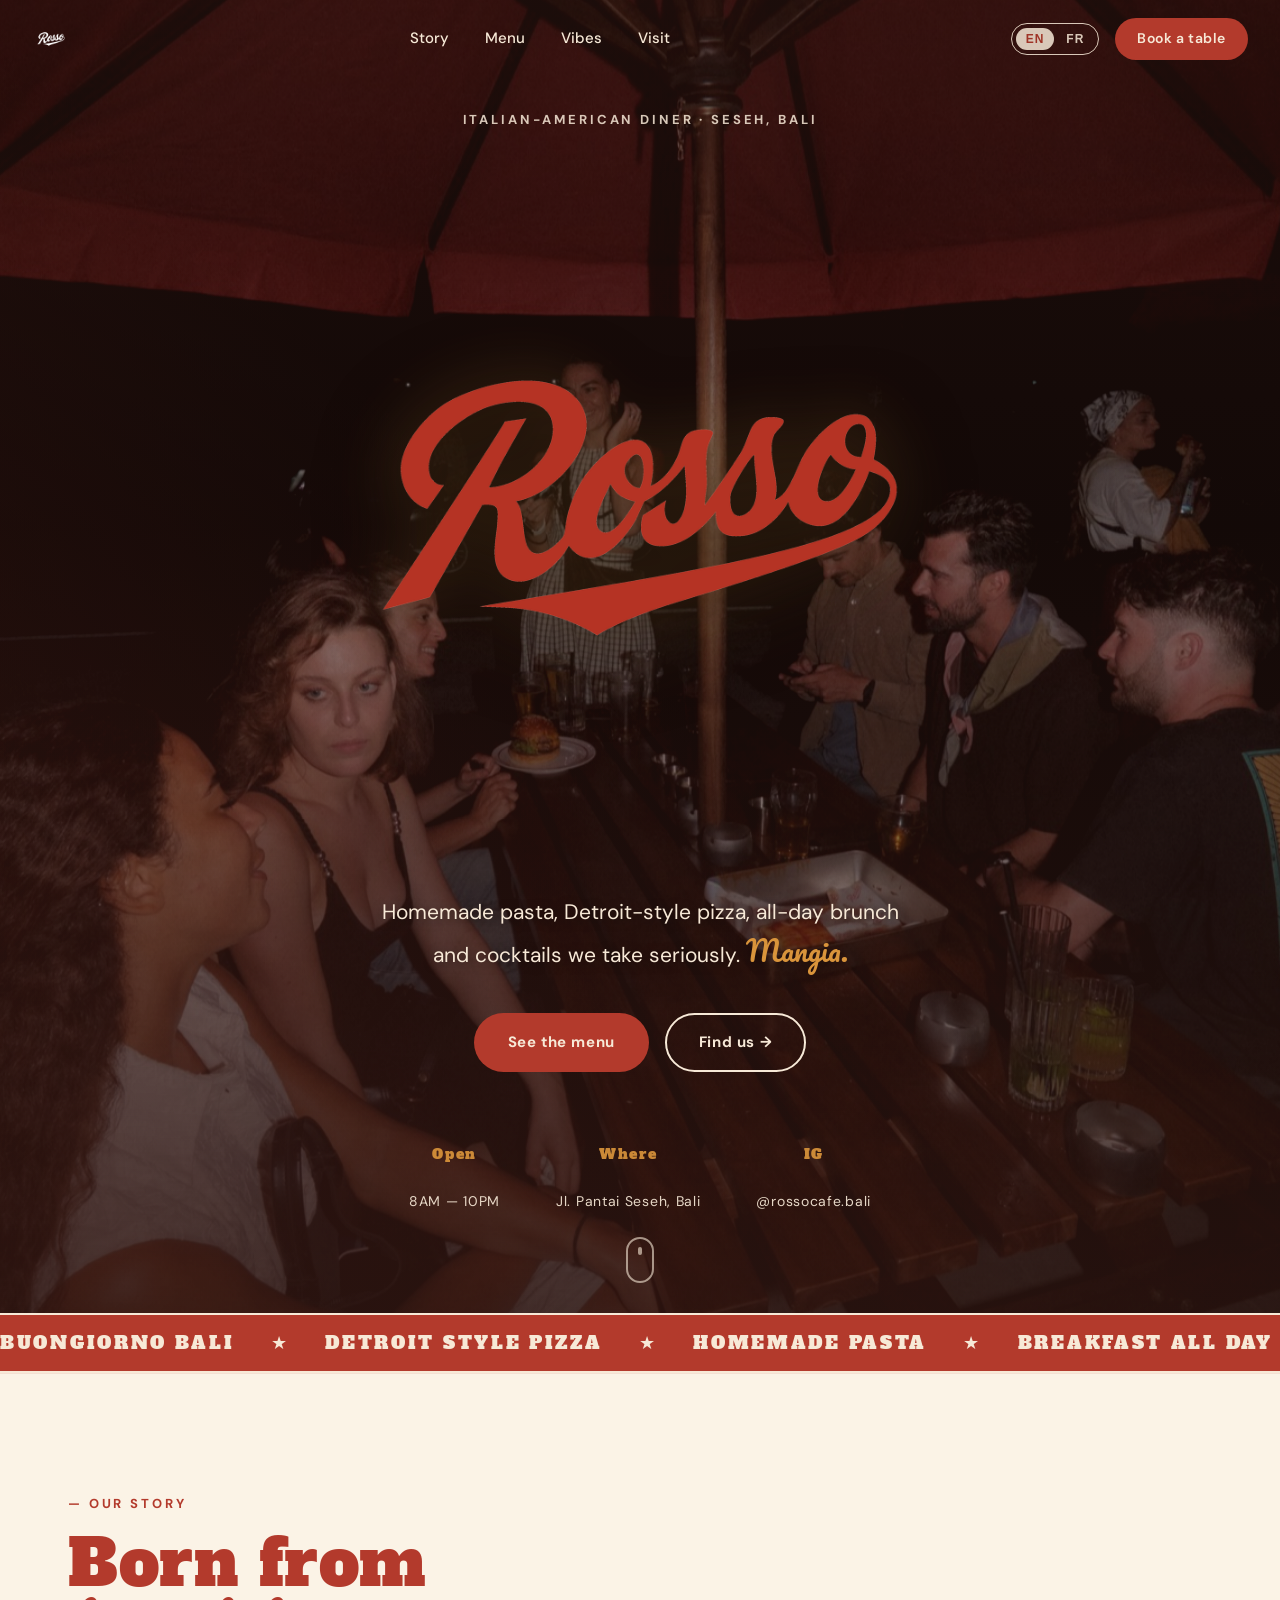
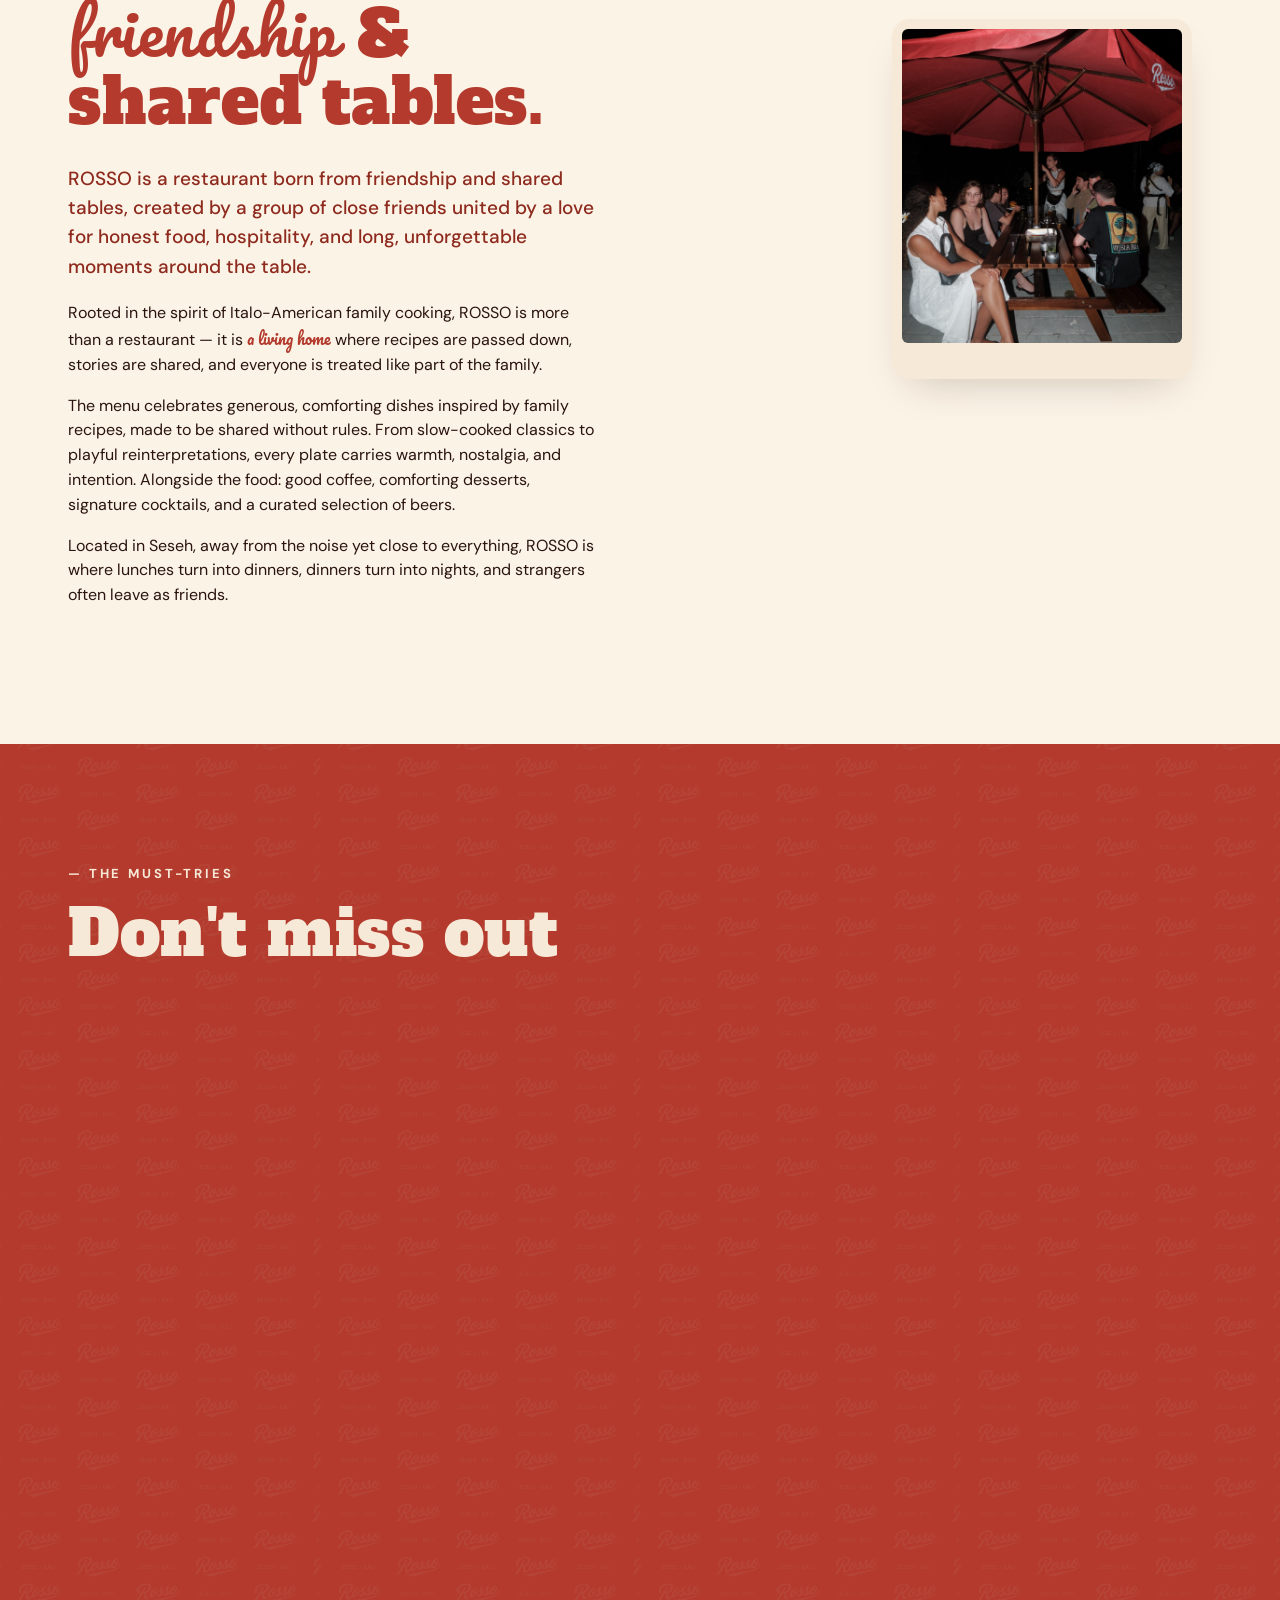
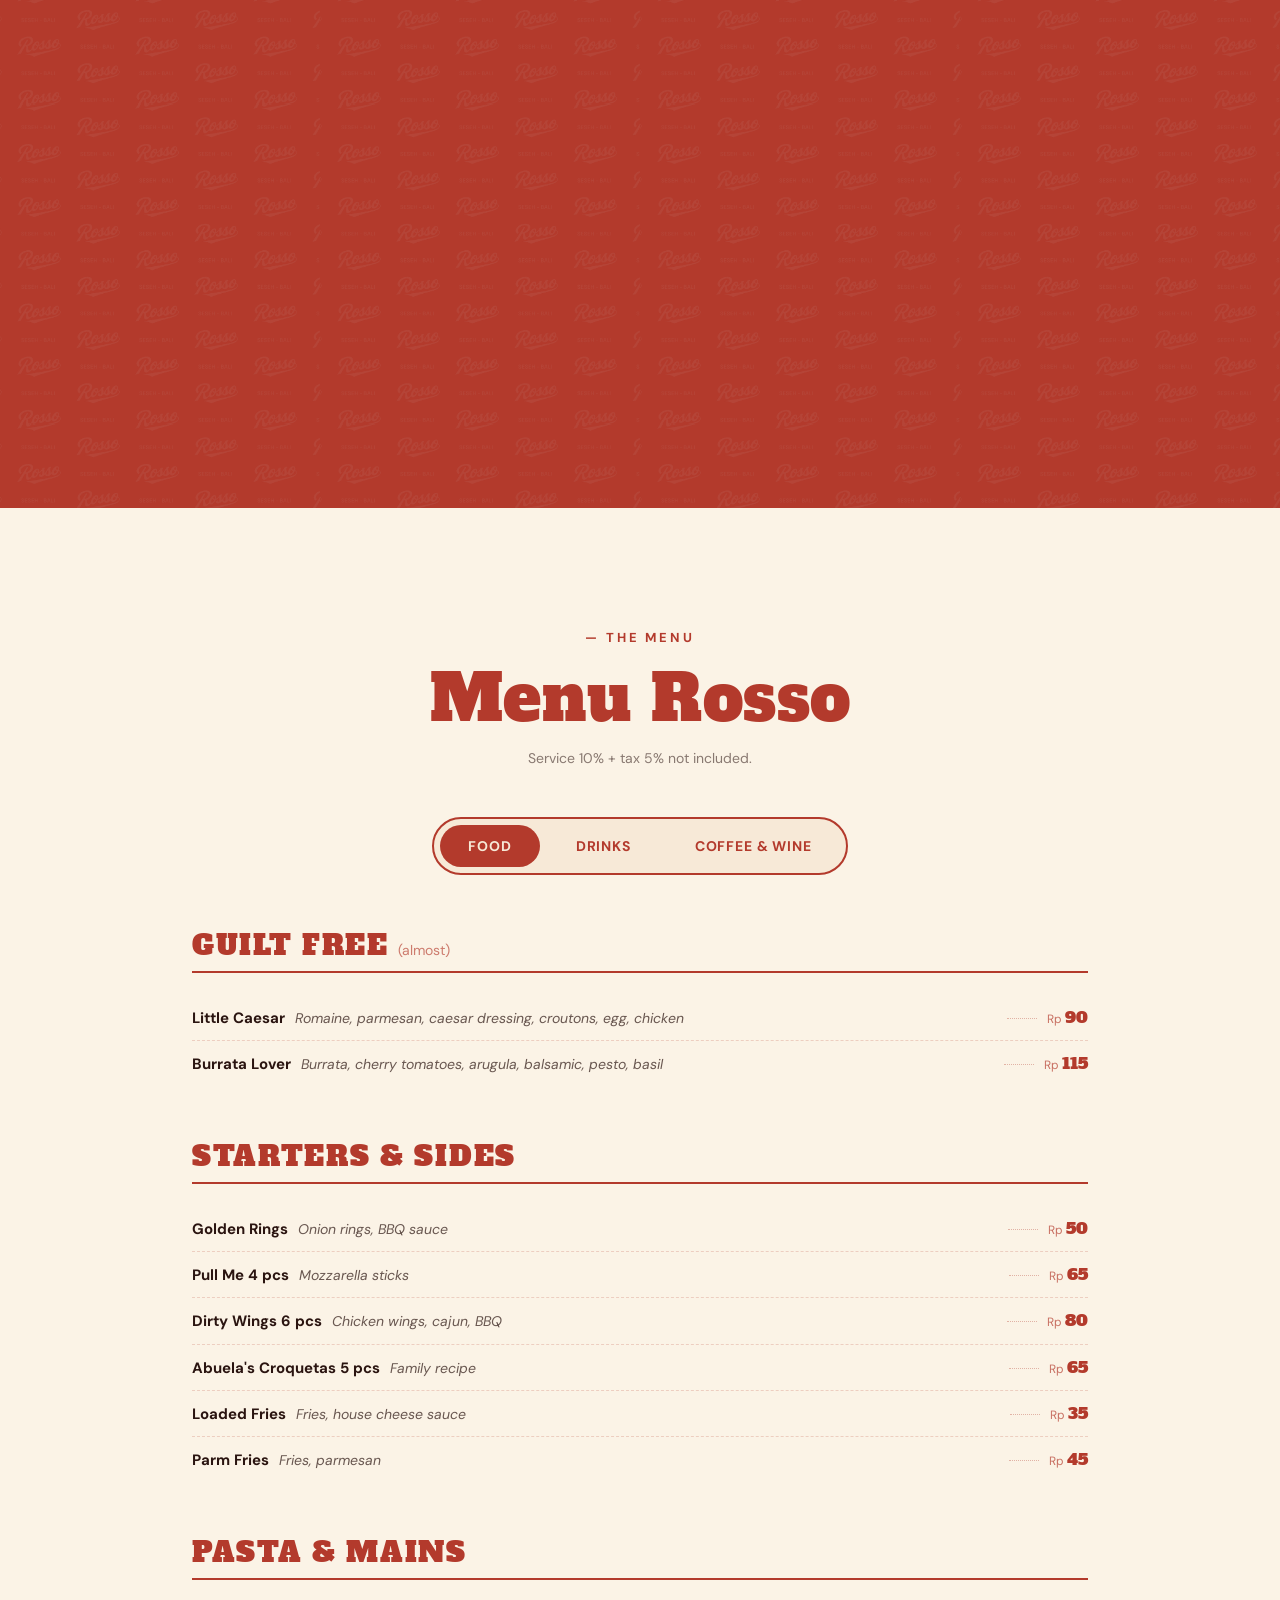
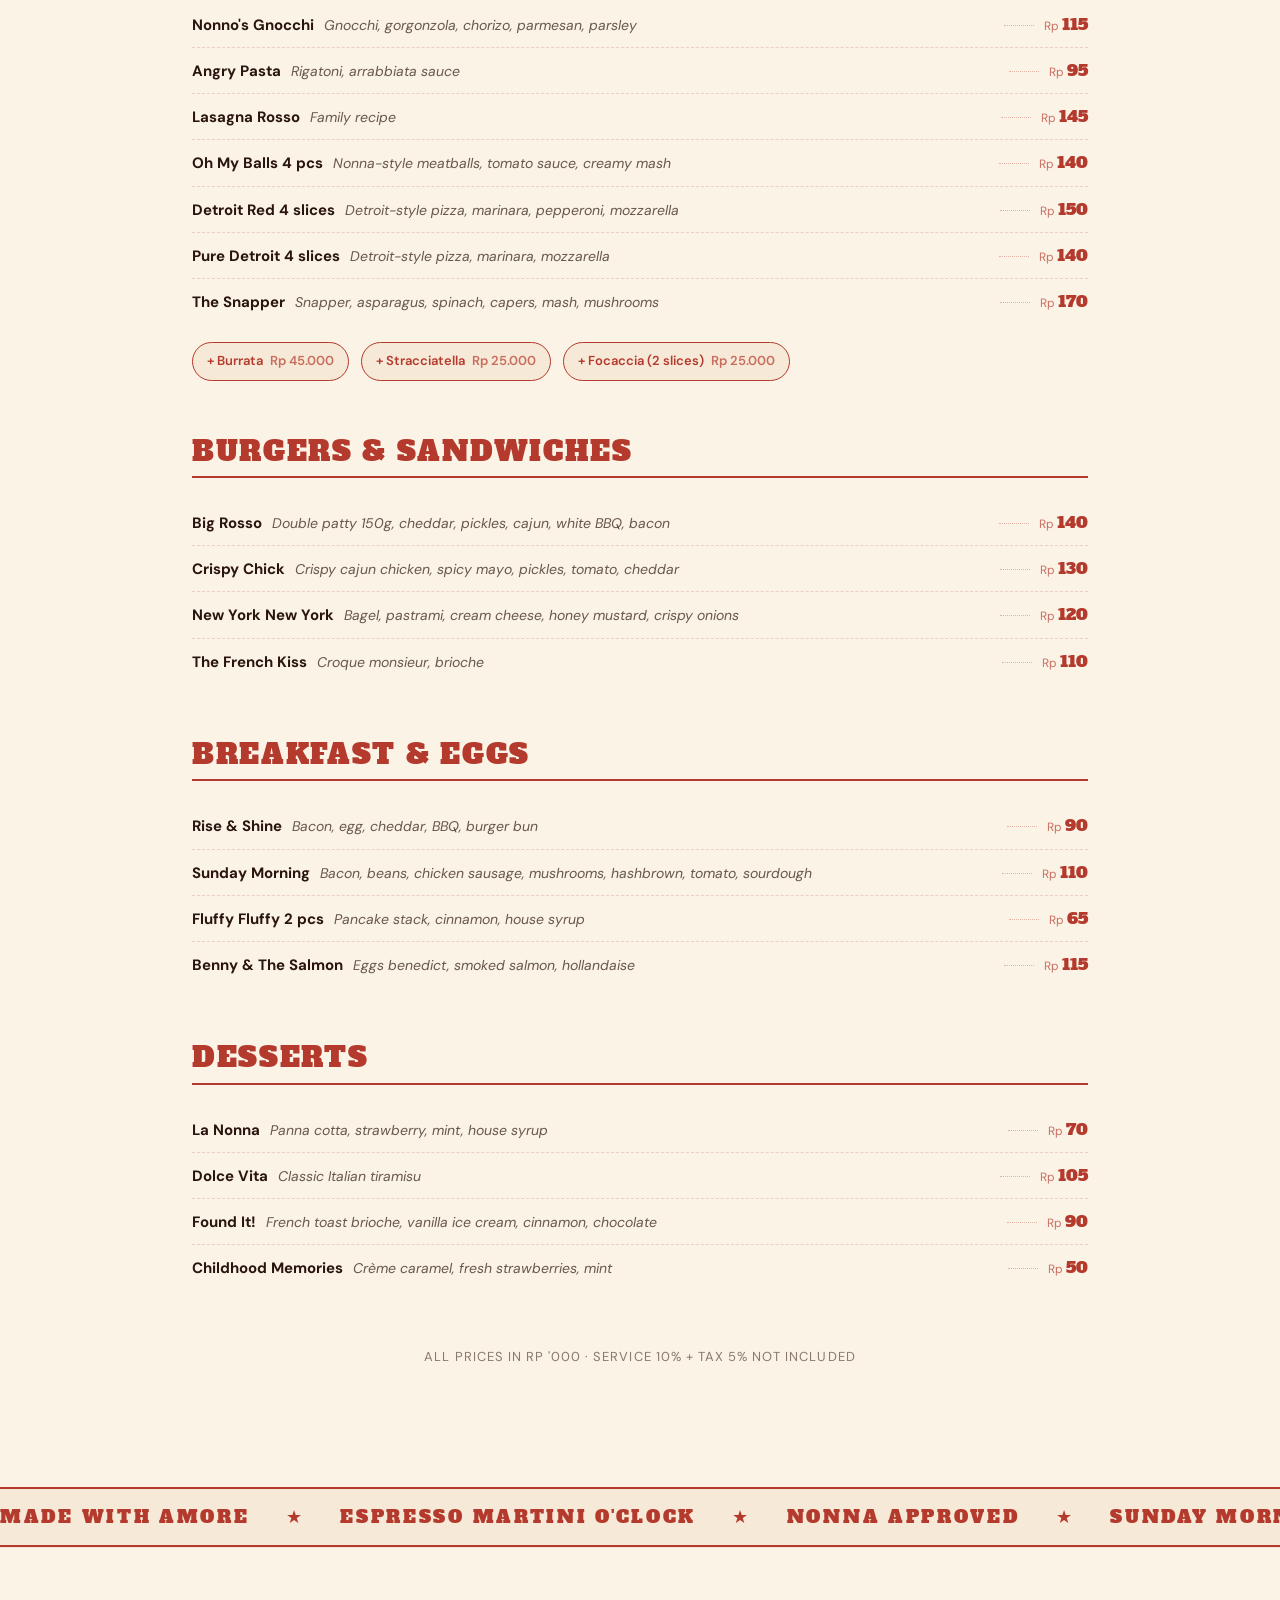
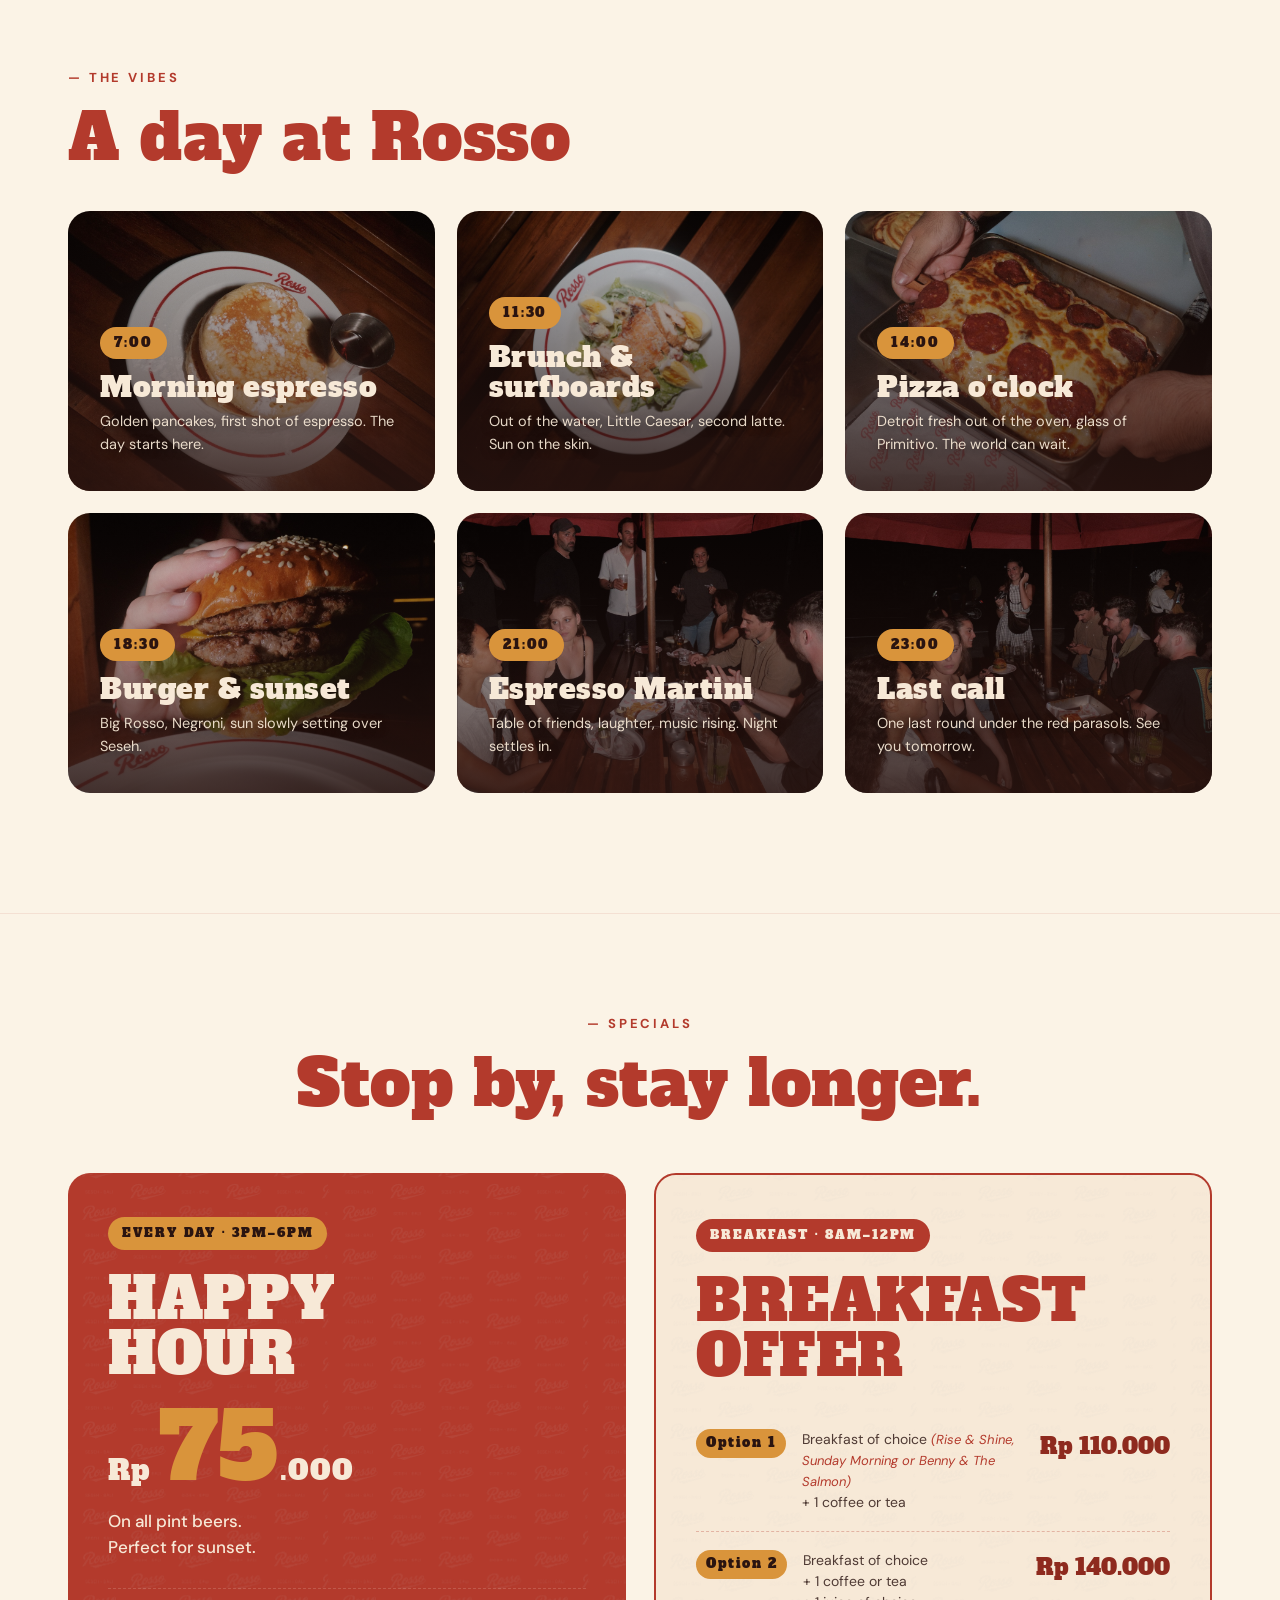
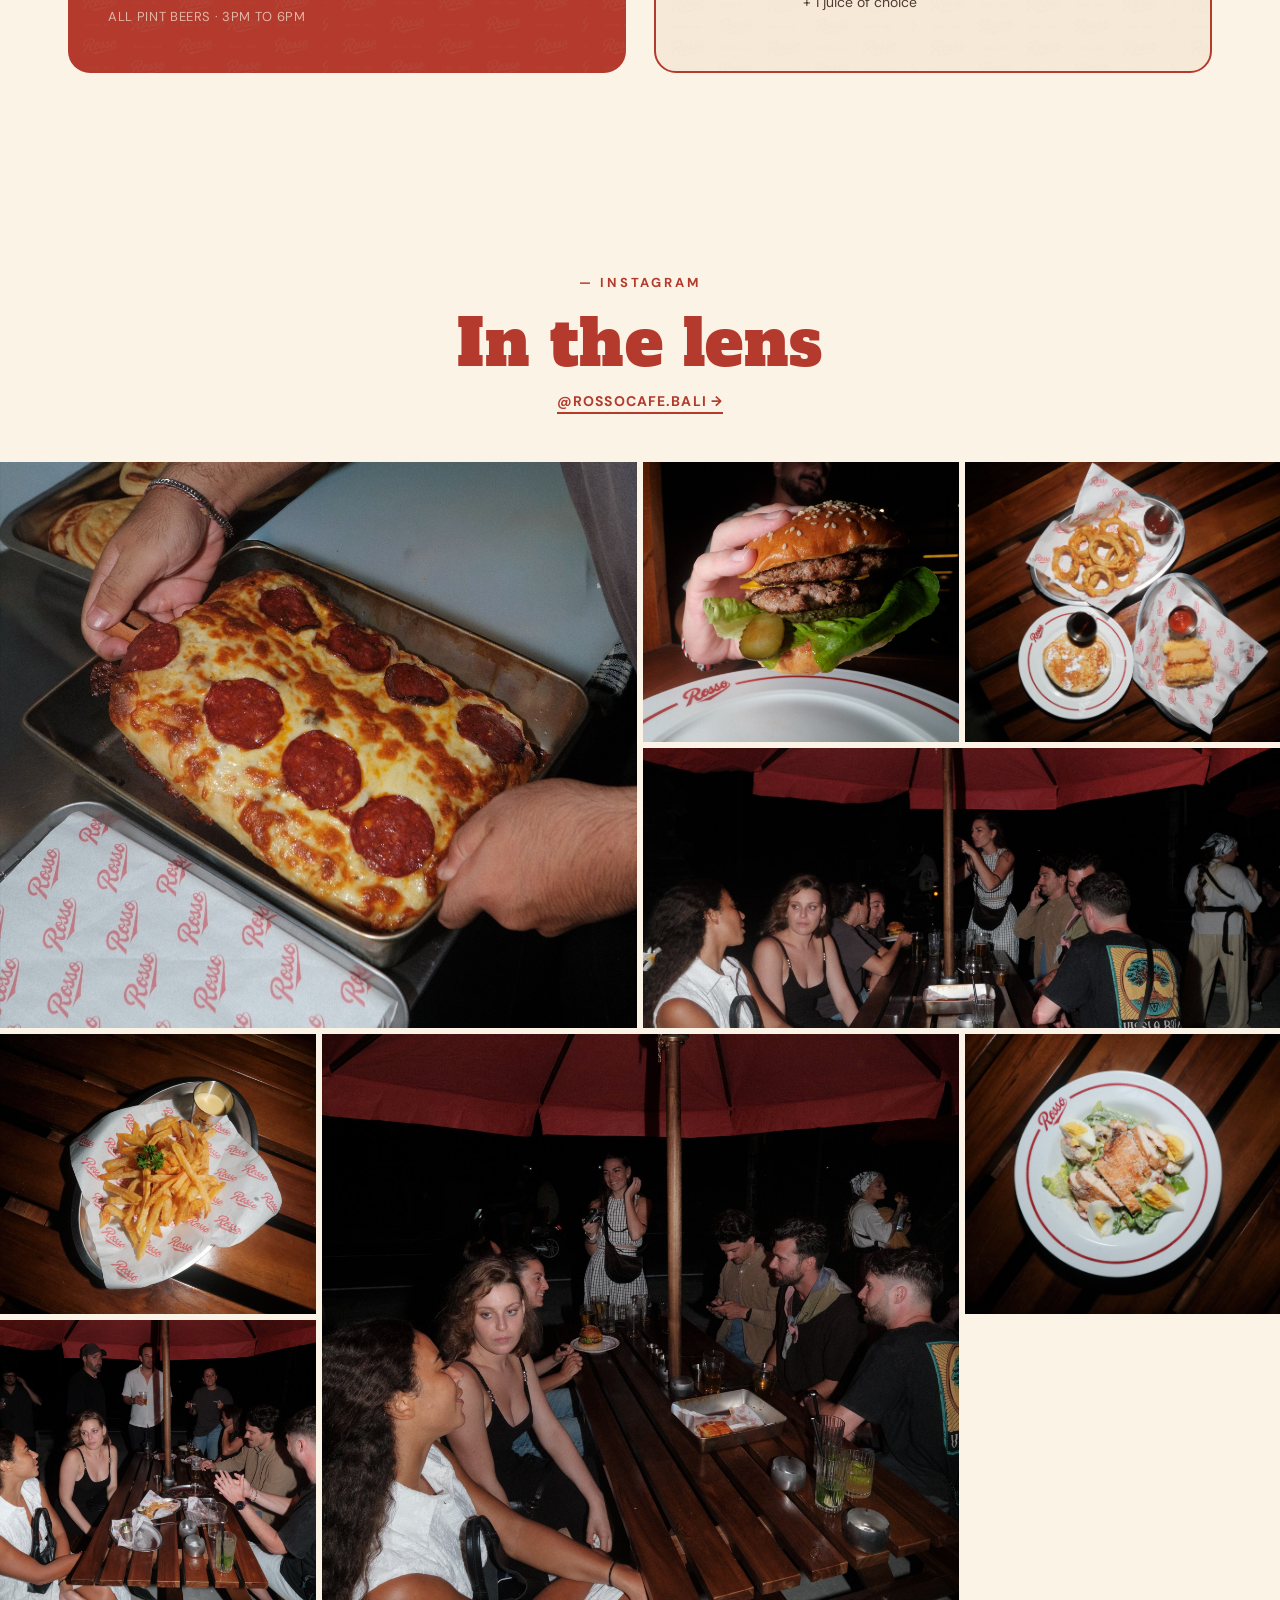
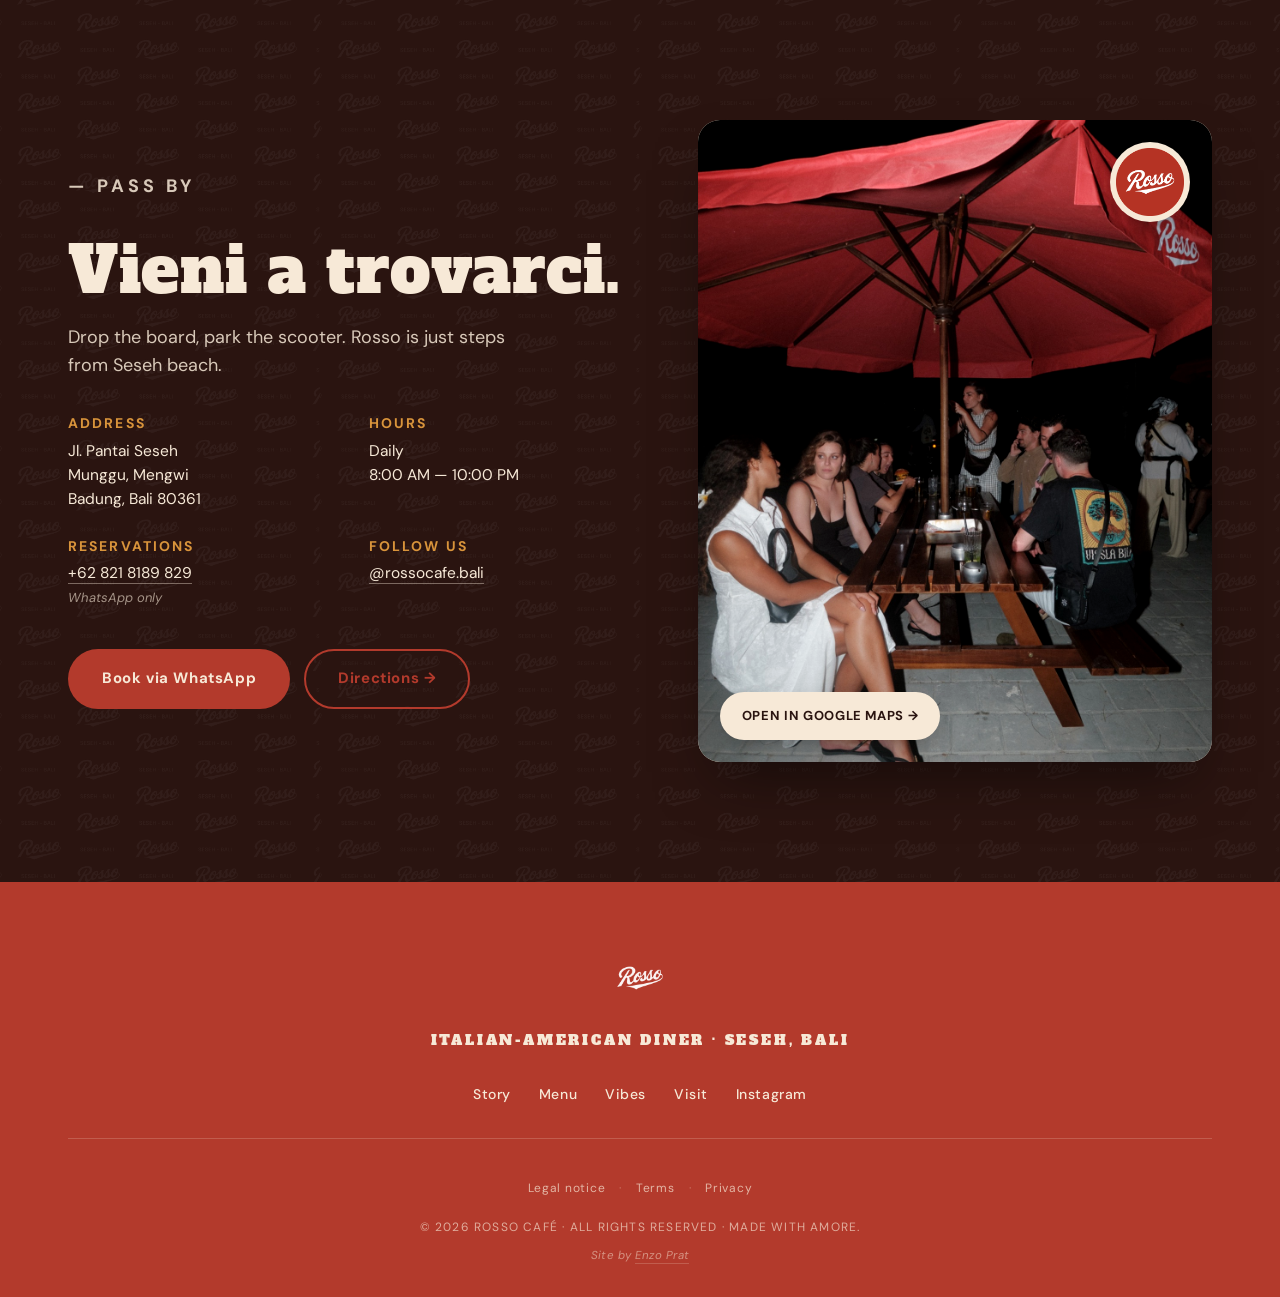
==== commit 9695ba09: "Add EN/FR language selector — English as default Site now defaults to English with a discrete EN/FR " ====
--- a/index.html
+++ b/index.html
@@ -1,10 +1,10 @@
 <!DOCTYPE html>
-<html lang="fr">
+<html lang="en">
 <head>
   <meta charset="UTF-8" />
   <meta name="viewport" content="width=device-width, initial-scale=1.0" />
   <title>Rosso — Seseh, Bali</title>
-  <meta name="description" content="Rosso Café — Italian-American diner à Seseh, Bali. Detroit pizza, pâtes, brunch, cocktails. Buongiorno Bali." />
+  <meta name="description" content="Rosso Café — Italian-American diner in Seseh, Bali. Detroit pizza, pasta, brunch, cocktails. Buongiorno Bali." />
   <link rel="icon" type="image/png" href="assets/img/logo-circle-red.png" />
   <link rel="preconnect" href="https://fonts.googleapis.com">
   <link rel="preconnect" href="https://fonts.gstatic.com" crossorigin>
@@ -24,7 +24,13 @@
       <a href="#gallery">Vibes</a>
       <a href="#visit">Visit</a>
     </nav>
-    <a href="#visit" class="nav-cta">Book a table</a>
+    <div class="nav-right">
+      <div class="lang-switch" role="group" aria-label="Language">
+        <button type="button" data-lang="en" aria-pressed="true">EN</button>
+        <button type="button" data-lang="fr" aria-pressed="false">FR</button>
+      </div>
+      <a href="#visit" class="nav-cta" data-i18n="nav.cta">Book a table</a>
+    </div>
     <button class="nav-burger" aria-label="Menu" id="burger">
       <span></span><span></span><span></span>
     </button>
@@ -33,22 +39,22 @@
   <!-- HERO -->
   <section class="hero" id="top">
     <div class="hero-photo">
-      <img src="assets/photos/night-vibes.jpg" alt="Soirée chez Rosso à Seseh" />
+      <img src="assets/photos/night-vibes.jpg" alt="Evening at Rosso in Seseh" />
     </div>
     <div class="hero-overlay"></div>
     <div class="hero-inner">
-      <p class="eyebrow eyebrow-cream">Italian-American Diner · Seseh, Bali</p>
+      <p class="eyebrow eyebrow-cream" data-i18n="hero.eyebrow">Italian-American Diner · Seseh, Bali</p>
       <h1 class="hero-title">
         <img src="assets/img/logo-red.png" alt="Rosso" class="hero-logo" />
       </h1>
-      <p class="hero-tag">Pâtes faites maison, Detroit pizza, brunch toute la journée<br/>et cocktails qui se prennent au sérieux. <em>Mangia.</em></p>
+      <p class="hero-tag" data-i18n-html="hero.tag">Homemade pasta, Detroit-style pizza, all-day brunch<br/>and cocktails we take seriously. <em>Mangia.</em></p>
       <div class="hero-cta">
-        <a href="#menu" class="btn btn-primary">Voir le menu</a>
-        <a href="#visit" class="btn btn-ghost-light">Nous trouver →</a>
+        <a href="#menu" class="btn btn-primary" data-i18n="hero.cta.menu">See the menu</a>
+        <a href="#visit" class="btn btn-ghost-light" data-i18n="hero.cta.visit">Find us →</a>
       </div>
       <div class="hero-meta">
-        <div><strong>Open</strong><br/>8AM — 10PM</div>
-        <div><strong>Where</strong><br/>Jl. Pantai Seseh, Bali</div>
+        <div><strong data-i18n="hero.meta.open">Open</strong><br/>8AM — 10PM</div>
+        <div><strong data-i18n="hero.meta.where">Where</strong><br/>Jl. Pantai Seseh, Bali</div>
         <div><strong>IG</strong><br/>@rossocafe.bali</div>
       </div>
     </div>
@@ -77,22 +83,22 @@
   <section class="about" id="about">
     <div class="container about-grid">
       <div class="about-text">
-        <p class="eyebrow eyebrow-red">— Notre histoire</p>
-        <h2>Born from <em>friendship</em> &amp; shared tables.</h2>
-        <p class="lead">ROSSO est un restaurant né d'une amitié et de tables partagées, créé par un groupe d'amis proches réunis par leur amour de la cuisine honnête, de l'hospitalité et des longs moments inoubliables autour d'une table.</p>
-        <p>Enraciné dans l'esprit de la cuisine familiale italo-américaine, ROSSO est plus qu'un restaurant — c'est <em>une maison vivante</em> où les recettes se transmettent, les histoires se partagent, et chacun est accueilli comme un membre de la famille.</p>
-        <p>La carte célèbre des plats généreux et réconfortants inspirés de recettes de famille, faits pour être partagés sans règles. Des classiques mijotés aux réinterprétations joueuses, chaque assiette porte chaleur, nostalgie et intention. Avec ça : du bon café, des desserts qui consolent, des cocktails signature, et une sélection pointue de bières.</p>
-        <p>Situé à Seseh, à l'écart du bruit mais proche de tout, ROSSO est l'endroit où les déjeuners deviennent dîners, les dîners deviennent nuits, et où les inconnus repartent souvent en amis.</p>
+        <p class="eyebrow eyebrow-red" data-i18n="about.eyebrow">— Our story</p>
+        <h2 data-i18n-html="about.title">Born from <em>friendship</em> &amp; shared tables.</h2>
+        <p class="lead" data-i18n="about.lead">ROSSO is a restaurant born from friendship and shared tables, created by a group of close friends united by a love for honest food, hospitality, and long, unforgettable moments around the table.</p>
+        <p data-i18n-html="about.p2">Rooted in the spirit of Italo-American family cooking, ROSSO is more than a restaurant — it is <em>a living home</em> where recipes are passed down, stories are shared, and everyone is treated like part of the family.</p>
+        <p data-i18n="about.p3">The menu celebrates generous, comforting dishes inspired by family recipes, made to be shared without rules. From slow-cooked classics to playful reinterpretations, every plate carries warmth, nostalgia, and intention. Alongside the food: good coffee, comforting desserts, signature cocktails, and a curated selection of beers.</p>
+        <p data-i18n="about.p4">Located in Seseh, away from the noise yet close to everything, ROSSO is where lunches turn into dinners, dinners turn into nights, and strangers often leave as friends.</p>
       </div>
       <div class="about-visual">
         <div class="about-card card-1">
-          <img src="assets/photos/parasol-wide.jpg" alt="Soirée sous les parasols Rosso" />
+          <img src="assets/photos/parasol-wide.jpg" alt="Evening under the Rosso parasols" />
         </div>
         <div class="about-card card-2">
-          <img src="assets/photos/pizza-tray.jpg" alt="Pizza Detroit sortie du four" />
+          <img src="assets/photos/pizza-tray.jpg" alt="Detroit pizza out of the oven" />
         </div>
         <div class="about-card card-3">
-          <p>"Italian soul,<br/>Bali sun."</p>
+          <p data-i18n-html="about.quote">"Italian soul,<br/>Bali sun."</p>
         </div>
       </div>
     </div>
@@ -101,15 +107,15 @@
   <!-- SIGNATURES -->
   <section class="signatures">
     <div class="container">
-      <p class="eyebrow eyebrow-cream">— Les incontournables</p>
-      <h2 class="sec-title-cream">À ne pas manquer</h2>
+      <p class="eyebrow eyebrow-cream" data-i18n="sig.eyebrow">— The must-tries</p>
+      <h2 class="sec-title-cream" data-i18n="sig.title">Don't miss out</h2>
       <div class="sig-grid">
         <article class="sig-card">
           <div class="sig-photo"><img src="assets/photos/detroit-pizza.jpg" alt="Detroit Red pizza"/></div>
           <div class="sig-body">
             <div class="sig-num">01</div>
             <h3>Detroit Red</h3>
-            <p>4 parts de pizza Detroit. Marinara, pepperoni, mozzarella. Croûte épaisse, bords caramélisés.</p>
+            <p data-i18n="sig.01.desc">4 slices of Detroit-style pizza. Marinara, pepperoni, mozzarella. Thick crust, caramelized edges.</p>
             <span class="sig-price">Rp 150.000</span>
           </div>
         </article>
@@ -118,7 +124,7 @@
             <div class="sig-num">02</div>
             <span class="sig-script">Nonno's</span>
             <h3>Gnocchi</h3>
-            <p>Gnocchi maison, crème de gorgonzola, chorizo, parmesan, persil. La recette du grand-père.</p>
+            <p data-i18n="sig.02.desc">Homemade gnocchi, gorgonzola cream, chorizo, parmesan, parsley. Grandpa's recipe.</p>
             <span class="sig-price">Rp 115.000</span>
           </div>
         </article>
@@ -127,7 +133,7 @@
             <div class="sig-num">03</div>
             <span class="sig-script">La</span>
             <h3>Lasagna<br/>Rosso</h3>
-            <p>Recette de famille. Couches lentes, mozza filante, dimanche en bouche.</p>
+            <p data-i18n="sig.03.desc">Family recipe. Slow layers, stringy mozzarella, Sunday in a bite.</p>
             <span class="sig-price">Rp 145.000</span>
           </div>
         </article>
@@ -136,7 +142,7 @@
             <div class="sig-num">04</div>
             <span class="sig-script">Abuela's</span>
             <h3>Croquetas</h3>
-            <p>5 croquettes, recette secrète de famille. Croustillantes dehors, fondantes dedans.</p>
+            <p data-i18n="sig.04.desc">5 croquettes, secret family recipe. Crispy outside, melting inside.</p>
             <span class="sig-price">Rp 65.000</span>
           </div>
         </article>
@@ -145,7 +151,7 @@
             <div class="sig-num">05</div>
             <span class="sig-script">Dolce</span>
             <h3>Vita</h3>
-            <p>Tiramisu classique italien. Aucun débat possible.</p>
+            <p data-i18n="sig.05.desc">Classic Italian tiramisu. No debate possible.</p>
             <span class="sig-price">Rp 105.000</span>
           </div>
         </article>
@@ -154,7 +160,7 @@
           <div class="sig-body">
             <div class="sig-num">06</div>
             <h3>Big Rosso</h3>
-            <p>Double patty 150g, cheddar, cornichons, cajun, sauce BBQ blanche, bacon. Le burger sérieux.</p>
+            <p data-i18n="sig.06.desc">Double patty 150g, cheddar, pickles, cajun, white BBQ sauce, bacon. The serious burger.</p>
             <span class="sig-price">Rp 140.000</span>
           </div>
         </article>
@@ -166,85 +172,85 @@
   <section class="menu" id="menu">
     <div class="container">
       <div class="menu-head">
-        <p class="eyebrow eyebrow-red">— La carte</p>
-        <h2>Menu Rosso</h2>
-        <p class="muted">Service charge 10% + tax 5% non inclus.</p>
+        <p class="eyebrow eyebrow-red" data-i18n="menu.eyebrow">— The menu</p>
+        <h2 data-i18n="menu.title">Menu Rosso</h2>
+        <p class="muted" data-i18n="menu.subtitle">Service 10% + tax 5% not included.</p>
       </div>
 
       <div class="tabs" role="tablist">
-        <button class="tab active" data-tab="food" role="tab">Food</button>
-        <button class="tab" data-tab="drinks" role="tab">Drinks</button>
-        <button class="tab" data-tab="coffee" role="tab">Coffee &amp; Wine</button>
+        <button class="tab active" data-tab="food" role="tab" data-i18n="menu.tab.food">Food</button>
+        <button class="tab" data-tab="drinks" role="tab" data-i18n="menu.tab.drinks">Drinks</button>
+        <button class="tab" data-tab="coffee" role="tab" data-i18n-html="menu.tab.coffee">Coffee &amp; Wine</button>
       </div>
 
       <!-- FOOD -->
       <div class="tab-panel active" data-panel="food">
 
         <div class="menu-block">
-          <h3 class="menu-cat">Guilt Free <span>(almost)</span></h3>
-          <ul class="menu-list">
-            <li><span class="name">Little Caesar</span> <span class="desc">Romaine, parmesan, dressing caesar, croûtons, œuf, poulet</span> <span class="dots"></span> <span class="price">90</span></li>
-            <li><span class="name">Burrata Lover</span> <span class="desc">Burrata, tomates cerises, roquette, balsamique, pesto, basilic</span> <span class="dots"></span> <span class="price">115</span></li>
-          </ul>
-        </div>
-
-        <div class="menu-block">
-          <h3 class="menu-cat">Starters &amp; Sides</h3>
-          <ul class="menu-list">
-            <li><span class="name">Golden Rings</span> <span class="desc">Onion rings, sauce BBQ</span> <span class="dots"></span> <span class="price">50</span></li>
-            <li><span class="name">Pull Me 4 pcs</span> <span class="desc">Sticks de mozzarella</span> <span class="dots"></span> <span class="price">65</span></li>
-            <li><span class="name">Dirty Wings 6 pcs</span> <span class="desc">Ailes de poulet, cajun, BBQ</span> <span class="dots"></span> <span class="price">80</span></li>
-            <li><span class="name">Abuela's Croquetas 5 pcs</span> <span class="desc">Recette de famille</span> <span class="dots"></span> <span class="price">65</span></li>
-            <li><span class="name">Loaded Fries</span> <span class="desc">Frites, sauce maison au fromage</span> <span class="dots"></span> <span class="price">35</span></li>
-            <li><span class="name">Parm Fries</span> <span class="desc">Frites, parmesan</span> <span class="dots"></span> <span class="price">45</span></li>
-          </ul>
-        </div>
-
-        <div class="menu-block">
-          <h3 class="menu-cat">Pasta &amp; Mains</h3>
-          <ul class="menu-list">
-            <li><span class="name">Nonno's Gnocchi</span> <span class="desc">Gnocchi, gorgonzola, chorizo, parmesan, persil</span> <span class="dots"></span> <span class="price">115</span></li>
-            <li><span class="name">Angry Pasta</span> <span class="desc">Rigatoni, sauce arrabbiata</span> <span class="dots"></span> <span class="price">95</span></li>
-            <li><span class="name">Lasagna Rosso</span> <span class="desc">Recette de famille</span> <span class="dots"></span> <span class="price">145</span></li>
-            <li><span class="name">Oh My Balls 4 pcs</span> <span class="desc">Boulettes nonna style, sauce tomate, purée crémeuse</span> <span class="dots"></span> <span class="price">140</span></li>
-            <li><span class="name">Detroit Red 4 slices</span> <span class="desc">Pizza Detroit, marinara, pepperoni, mozzarella</span> <span class="dots"></span> <span class="price">150</span></li>
-            <li><span class="name">Pure Detroit 4 slices</span> <span class="desc">Pizza Detroit, marinara, mozzarella</span> <span class="dots"></span> <span class="price">140</span></li>
-            <li><span class="name">The Snapper</span> <span class="desc">Snapper, asperges, épinards, câpres, purée, champignons</span> <span class="dots"></span> <span class="price">170</span></li>
+          <h3 class="menu-cat" data-i18n-html="menu.cat.guiltfree">Guilt Free <span>(almost)</span></h3>
+          <ul class="menu-list">
+            <li><span class="name">Little Caesar</span> <span class="desc" data-i18n="food.littlecaesar.desc">Romaine, parmesan, caesar dressing, croutons, egg, chicken</span> <span class="dots"></span> <span class="price">90</span></li>
+            <li><span class="name">Burrata Lover</span> <span class="desc" data-i18n="food.burrata.desc">Burrata, cherry tomatoes, arugula, balsamic, pesto, basil</span> <span class="dots"></span> <span class="price">115</span></li>
+          </ul>
+        </div>
+
+        <div class="menu-block">
+          <h3 class="menu-cat" data-i18n-html="menu.cat.starters">Starters &amp; Sides</h3>
+          <ul class="menu-list">
+            <li><span class="name">Golden Rings</span> <span class="desc" data-i18n="food.golden.desc">Onion rings, BBQ sauce</span> <span class="dots"></span> <span class="price">50</span></li>
+            <li><span class="name">Pull Me 4 pcs</span> <span class="desc" data-i18n="food.pullme.desc">Mozzarella sticks</span> <span class="dots"></span> <span class="price">65</span></li>
+            <li><span class="name">Dirty Wings 6 pcs</span> <span class="desc" data-i18n="food.wings.desc">Chicken wings, cajun, BBQ</span> <span class="dots"></span> <span class="price">80</span></li>
+            <li><span class="name">Abuela's Croquetas 5 pcs</span> <span class="desc" data-i18n="food.croquetas.desc">Family recipe</span> <span class="dots"></span> <span class="price">65</span></li>
+            <li><span class="name">Loaded Fries</span> <span class="desc" data-i18n="food.loadedfries.desc">Fries, house cheese sauce</span> <span class="dots"></span> <span class="price">35</span></li>
+            <li><span class="name">Parm Fries</span> <span class="desc" data-i18n="food.parmfries.desc">Fries, parmesan</span> <span class="dots"></span> <span class="price">45</span></li>
+          </ul>
+        </div>
+
+        <div class="menu-block">
+          <h3 class="menu-cat" data-i18n-html="menu.cat.pasta">Pasta &amp; Mains</h3>
+          <ul class="menu-list">
+            <li><span class="name">Nonno's Gnocchi</span> <span class="desc" data-i18n="food.gnocchi.desc">Gnocchi, gorgonzola, chorizo, parmesan, parsley</span> <span class="dots"></span> <span class="price">115</span></li>
+            <li><span class="name">Angry Pasta</span> <span class="desc" data-i18n="food.angry.desc">Rigatoni, arrabbiata sauce</span> <span class="dots"></span> <span class="price">95</span></li>
+            <li><span class="name">Lasagna Rosso</span> <span class="desc" data-i18n="food.lasagna.desc">Family recipe</span> <span class="dots"></span> <span class="price">145</span></li>
+            <li><span class="name">Oh My Balls 4 pcs</span> <span class="desc" data-i18n="food.ohmyballs.desc">Nonna-style meatballs, tomato sauce, creamy mash</span> <span class="dots"></span> <span class="price">140</span></li>
+            <li><span class="name">Detroit Red 4 slices</span> <span class="desc" data-i18n="food.detroit.desc">Detroit-style pizza, marinara, pepperoni, mozzarella</span> <span class="dots"></span> <span class="price">150</span></li>
+            <li><span class="name">Pure Detroit 4 slices</span> <span class="desc" data-i18n="food.puredetroit.desc">Detroit-style pizza, marinara, mozzarella</span> <span class="dots"></span> <span class="price">140</span></li>
+            <li><span class="name">The Snapper</span> <span class="desc" data-i18n="food.snapper.desc">Snapper, asparagus, spinach, capers, mash, mushrooms</span> <span class="dots"></span> <span class="price">170</span></li>
           </ul>
           <div class="menu-extras">
-            <span>+ Burrata <em>Rp 45.000</em></span>
-            <span>+ Stracciatella <em>Rp 25.000</em></span>
-            <span>+ Focaccia (2 slices) <em>Rp 25.000</em></span>
-          </div>
-        </div>
-
-        <div class="menu-block">
-          <h3 class="menu-cat">Burgers &amp; Sandwiches</h3>
-          <ul class="menu-list">
-            <li><span class="name">Big Rosso</span> <span class="desc">Double patty 150g, cheddar, cornichons, cajun, BBQ blanche, bacon</span> <span class="dots"></span> <span class="price">140</span></li>
-            <li><span class="name">Crispy Chick</span> <span class="desc">Poulet cajun croustillant, mayo épicée, pickles, tomate, cheddar</span> <span class="dots"></span> <span class="price">130</span></li>
-            <li><span class="name">New York New York</span> <span class="desc">Bagel, pastrami, cream cheese, moutarde miel, oignons crispy</span> <span class="dots"></span> <span class="price">120</span></li>
-            <li><span class="name">The French Kiss</span> <span class="desc">Croque monsieur, brioche</span> <span class="dots"></span> <span class="price">110</span></li>
-          </ul>
-        </div>
-
-        <div class="menu-block">
-          <h3 class="menu-cat">Breakfast &amp; Eggs</h3>
-          <ul class="menu-list">
-            <li><span class="name">Rise &amp; Shine</span> <span class="desc">Bacon, œuf, cheddar, BBQ, pain à burger</span> <span class="dots"></span> <span class="price">90</span></li>
-            <li><span class="name">Sunday Morning</span> <span class="desc">Bacon, haricots, saucisse poulet, champignons, hashbrown, tomate, sourdough</span> <span class="dots"></span> <span class="price">110</span></li>
-            <li><span class="name">Fluffy Fluffy 2 pcs</span> <span class="desc">Stack de pancakes, cannelle, sirop maison</span> <span class="dots"></span> <span class="price">65</span></li>
-            <li><span class="name">Benny &amp; The Salmon</span> <span class="desc">Œufs bénédicte, saumon fumé, hollandaise</span> <span class="dots"></span> <span class="price">115</span></li>
-          </ul>
-        </div>
-
-        <div class="menu-block">
-          <h3 class="menu-cat">Desserts</h3>
-          <ul class="menu-list">
-            <li><span class="name">La Nonna</span> <span class="desc">Panna cotta, fraise, menthe, sirop maison</span> <span class="dots"></span> <span class="price">70</span></li>
-            <li><span class="name">Dolce Vita</span> <span class="desc">Tiramisu classique italien</span> <span class="dots"></span> <span class="price">105</span></li>
-            <li><span class="name">Found It!</span> <span class="desc">Brioche perdue, glace vanille, cannelle, chocolat</span> <span class="dots"></span> <span class="price">90</span></li>
-            <li><span class="name">Childhood Memories</span> <span class="desc">Crème aux œufs &amp; caramel, fraises fraîches, menthe</span> <span class="dots"></span> <span class="price">50</span></li>
+            <span data-i18n-html="menu.extra.burrata">+ Burrata <em>Rp 45.000</em></span>
+            <span data-i18n-html="menu.extra.stracciatella">+ Stracciatella <em>Rp 25.000</em></span>
+            <span data-i18n-html="menu.extra.focaccia">+ Focaccia (2 slices) <em>Rp 25.000</em></span>
+          </div>
+        </div>
+
+        <div class="menu-block">
+          <h3 class="menu-cat" data-i18n-html="menu.cat.burgers">Burgers &amp; Sandwiches</h3>
+          <ul class="menu-list">
+            <li><span class="name">Big Rosso</span> <span class="desc" data-i18n="food.bigrosso.desc">Double patty 150g, cheddar, pickles, cajun, white BBQ, bacon</span> <span class="dots"></span> <span class="price">140</span></li>
+            <li><span class="name">Crispy Chick</span> <span class="desc" data-i18n="food.crispychick.desc">Crispy cajun chicken, spicy mayo, pickles, tomato, cheddar</span> <span class="dots"></span> <span class="price">130</span></li>
+            <li><span class="name">New York New York</span> <span class="desc" data-i18n="food.nyny.desc">Bagel, pastrami, cream cheese, honey mustard, crispy onions</span> <span class="dots"></span> <span class="price">120</span></li>
+            <li><span class="name">The French Kiss</span> <span class="desc" data-i18n="food.frenchkiss.desc">Croque monsieur, brioche</span> <span class="dots"></span> <span class="price">110</span></li>
+          </ul>
+        </div>
+
+        <div class="menu-block">
+          <h3 class="menu-cat" data-i18n-html="menu.cat.breakfast">Breakfast &amp; Eggs</h3>
+          <ul class="menu-list">
+            <li><span class="name">Rise &amp; Shine</span> <span class="desc" data-i18n="food.riseshine.desc">Bacon, egg, cheddar, BBQ, burger bun</span> <span class="dots"></span> <span class="price">90</span></li>
+            <li><span class="name">Sunday Morning</span> <span class="desc" data-i18n="food.sunday.desc">Bacon, beans, chicken sausage, mushrooms, hashbrown, tomato, sourdough</span> <span class="dots"></span> <span class="price">110</span></li>
+            <li><span class="name">Fluffy Fluffy 2 pcs</span> <span class="desc" data-i18n="food.fluffy.desc">Pancake stack, cinnamon, house syrup</span> <span class="dots"></span> <span class="price">65</span></li>
+            <li><span class="name">Benny &amp; The Salmon</span> <span class="desc" data-i18n="food.benny.desc">Eggs benedict, smoked salmon, hollandaise</span> <span class="dots"></span> <span class="price">115</span></li>
+          </ul>
+        </div>
+
+        <div class="menu-block">
+          <h3 class="menu-cat" data-i18n="menu.cat.desserts">Desserts</h3>
+          <ul class="menu-list">
+            <li><span class="name">La Nonna</span> <span class="desc" data-i18n="food.lananna.desc">Panna cotta, strawberry, mint, house syrup</span> <span class="dots"></span> <span class="price">70</span></li>
+            <li><span class="name">Dolce Vita</span> <span class="desc" data-i18n="food.dolce.desc">Classic Italian tiramisu</span> <span class="dots"></span> <span class="price">105</span></li>
+            <li><span class="name">Found It!</span> <span class="desc" data-i18n="food.foundit.desc">French toast brioche, vanilla ice cream, cinnamon, chocolate</span> <span class="dots"></span> <span class="price">90</span></li>
+            <li><span class="name">Childhood Memories</span> <span class="desc" data-i18n="food.childhood.desc">Crème caramel, fresh strawberries, mint</span> <span class="dots"></span> <span class="price">50</span></li>
           </ul>
         </div>
       </div>
@@ -253,9 +259,9 @@
       <div class="tab-panel" data-panel="drinks">
 
         <div class="menu-block">
-          <h3 class="menu-cat">Signature Cocktails</h3>
-          <ul class="menu-list">
-            <li><span class="name">Caffè Boulevardier <em class="hint">(Basuki's favorite)</em></span> <span class="dots"></span> <span class="price">200</span></li>
+          <h3 class="menu-cat" data-i18n="menu.cat.signature">Signature Cocktails</h3>
+          <ul class="menu-list">
+            <li><span class="name">Caffè Boulevardier <em class="hint" data-i18n="menu.bouley.hint">(Basuki's favorite)</em></span> <span class="dots"></span> <span class="price">200</span></li>
             <li><span class="name">Wooden Ship</span> <span class="dots"></span> <span class="price">120</span></li>
             <li><span class="name">Back to Friend</span> <span class="dots"></span> <span class="price">160</span></li>
             <li><span class="name">Summer Core</span> <span class="dots"></span> <span class="price">100</span></li>
@@ -272,7 +278,7 @@
         </div>
 
         <div class="menu-block">
-          <h3 class="menu-cat">Classiques</h3>
+          <h3 class="menu-cat" data-i18n="menu.cat.classics">Classics</h3>
           <ul class="menu-list">
             <li><span class="name">Negroni</span> <span class="dots"></span> <span class="price">135</span></li>
             <li><span class="name">Espresso Martini</span> <span class="dots"></span> <span class="price">115</span></li>
@@ -289,14 +295,14 @@
 
         <div class="menu-block split">
           <div>
-            <h3 class="menu-cat">Beers</h3>
+            <h3 class="menu-cat" data-i18n="menu.cat.beers">Beers</h3>
             <ul class="menu-list">
               <li><span class="name">Pilsner</span> <span class="desc">33cl / 50cl</span> <span class="dots"></span> <span class="price">75 / 95</span></li>
               <li><span class="name">Summer Pale Ale</span> <span class="desc">33cl / 50cl</span> <span class="dots"></span> <span class="price">90 / 115</span></li>
             </ul>
           </div>
           <div>
-            <h3 class="menu-cat">Juice</h3>
+            <h3 class="menu-cat" data-i18n="menu.cat.juice">Juice</h3>
             <ul class="menu-list">
               <li><span class="name">Watermelon</span> <span class="dots"></span> <span class="price">50</span></li>
               <li><span class="name">Pineapple</span> <span class="dots"></span> <span class="price">50</span></li>
@@ -311,7 +317,7 @@
       <!-- COFFEE & WINE -->
       <div class="tab-panel" data-panel="coffee">
         <div class="menu-block">
-          <h3 class="menu-cat">Wines &amp; Bubbles</h3>
+          <h3 class="menu-cat" data-i18n-html="menu.cat.wines">Wines &amp; Bubbles</h3>
           <ul class="menu-list wines">
             <li><span class="name">Verdi Spumante Rosé</span> <span class="desc">Italy</span> <span class="price">130 / 800</span></li>
             <li><span class="name">Grands Terroirs</span> <span class="desc">France</span> <span class="price">150 / 1.050</span></li>
@@ -319,11 +325,11 @@
             <li><span class="name">Luigi Bosca Moscato D'Asti</span> <span class="desc">Italy</span> <span class="price">175 / 1.350</span></li>
             <li><span class="name">Montemajor Primitivo</span> <span class="desc">Italy</span> <span class="price">175 / 1.400</span></li>
           </ul>
-          <p class="muted small">Verre / Bouteille — Rp '000</p>
-        </div>
-
-        <div class="menu-block">
-          <h3 class="menu-cat">Coffee</h3>
+          <p class="muted small" data-i18n="menu.wines.cap">Glass / Bottle — Rp '000</p>
+        </div>
+
+        <div class="menu-block">
+          <h3 class="menu-cat" data-i18n="menu.cat.coffee">Coffee</h3>
           <ul class="menu-list">
             <li><span class="name">Espresso</span> <span class="dots"></span> <span class="price">25</span></li>
             <li><span class="name">Americano</span> <span class="dots"></span> <span class="price">25</span></li>
@@ -336,13 +342,13 @@
             <li><span class="name">Mocca</span> <span class="dots"></span> <span class="price">55</span></li>
           </ul>
           <div class="menu-extras">
-            <span>+ Almond / oat <em>Rp 10.000</em></span>
-            <span>+ Coconut <em>Rp 10.000</em></span>
-          </div>
-        </div>
-
-        <div class="menu-block">
-          <h3 class="menu-cat">Soft</h3>
+            <span data-i18n-html="menu.extra.almond">+ Almond / oat <em>Rp 10.000</em></span>
+            <span data-i18n-html="menu.extra.coconut">+ Coconut <em>Rp 10.000</em></span>
+          </div>
+        </div>
+
+        <div class="menu-block">
+          <h3 class="menu-cat" data-i18n="menu.cat.soft">Soft</h3>
           <ul class="menu-list">
             <li><span class="name">Coke / Coke Zero / Sprite / Tonic</span> <span class="dots"></span> <span class="price">20</span></li>
             <li><span class="name">Polaris Soda Water</span> <span class="dots"></span> <span class="price">15</span></li>
@@ -351,7 +357,7 @@
         </div>
       </div>
 
-      <p class="menu-foot">Tous les prix en Rp '000 · Service 10% + tax 5% non inclus</p>
+      <p class="menu-foot" data-i18n="menu.foot">All prices in Rp '000 · Service 10% + tax 5% not included</p>
     </div>
   </section>
 
@@ -372,38 +378,38 @@
   <!-- GALLERY / VIBES -->
   <section class="gallery" id="gallery">
     <div class="container">
-      <p class="eyebrow eyebrow-red">— Les vibes</p>
-      <h2>Une journée chez Rosso</h2>
+      <p class="eyebrow eyebrow-red" data-i18n="vibes.eyebrow">— The vibes</p>
+      <h2 data-i18n="vibes.title">A day at Rosso</h2>
       <div class="vibe-grid">
         <div class="vibe" style="--vibe-bg: url('assets/photos/pancakes.jpg')">
           <span class="vibe-time">7:00</span>
-          <h4>L'espresso du matin</h4>
-          <p>Pancakes dorés, premier shot d'espresso. Le matin commence ici.</p>
+          <h4 data-i18n="vibes.1.title">Morning espresso</h4>
+          <p data-i18n="vibes.1.desc">Golden pancakes, first shot of espresso. The day starts here.</p>
         </div>
         <div class="vibe" style="--vibe-bg: url('assets/photos/caesar.jpg')">
           <span class="vibe-time">11:30</span>
-          <h4>Brunch &amp; surfboards</h4>
-          <p>Sortie de l'eau, Little Caesar, deuxième latte. Soleil sur la peau.</p>
+          <h4 data-i18n-html="vibes.2.title">Brunch &amp; surfboards</h4>
+          <p data-i18n="vibes.2.desc">Out of the water, Little Caesar, second latte. Sun on the skin.</p>
         </div>
         <div class="vibe" style="--vibe-bg: url('assets/photos/pizza-tray.jpg')">
           <span class="vibe-time">14:00</span>
-          <h4>Pizza o'clock</h4>
-          <p>Detroit qui sort du four, verre de Primitivo. Le monde peut attendre.</p>
+          <h4 data-i18n="vibes.3.title">Pizza o'clock</h4>
+          <p data-i18n="vibes.3.desc">Detroit fresh out of the oven, glass of Primitivo. The world can wait.</p>
         </div>
         <div class="vibe" style="--vibe-bg: url('assets/photos/big-rosso.jpg')">
           <span class="vibe-time">18:30</span>
-          <h4>Burger &amp; sunset</h4>
-          <p>Big Rosso, Negroni, soleil qui descend doucement sur Seseh.</p>
+          <h4 data-i18n-html="vibes.4.title">Burger &amp; sunset</h4>
+          <p data-i18n="vibes.4.desc">Big Rosso, Negroni, sun slowly setting over Seseh.</p>
         </div>
         <div class="vibe" style="--vibe-bg: url('assets/photos/people-table.jpg')">
           <span class="vibe-time">21:00</span>
-          <h4>Espresso Martini</h4>
-          <p>Tablée d'amis, rires, musique qui monte. La nuit s'installe.</p>
+          <h4 data-i18n="vibes.5.title">Espresso Martini</h4>
+          <p data-i18n="vibes.5.desc">Table of friends, laughter, music rising. Night settles in.</p>
         </div>
         <div class="vibe" style="--vibe-bg: url('assets/photos/night-vibes.jpg')">
           <span class="vibe-time">23:00</span>
-          <h4>Last call</h4>
-          <p>Une dernière sous les parasols rouges. À demain.</p>
+          <h4 data-i18n="vibes.6.title">Last call</h4>
+          <p data-i18n="vibes.6.desc">One last round under the red parasols. See you tomorrow.</p>
         </div>
       </div>
     </div>
@@ -412,31 +418,31 @@
   <!-- OFFERS -->
   <section class="offers">
     <div class="container">
-      <p class="eyebrow eyebrow-red">— Les bons plans</p>
-      <h2>Stop by, stay longer.</h2>
+      <p class="eyebrow eyebrow-red" data-i18n="offers.eyebrow">— Specials</p>
+      <h2 data-i18n="offers.title">Stop by, stay longer.</h2>
       <div class="offer-grid">
 
         <article class="offer-card offer-happy">
-          <div class="offer-tag">Tous les jours · 15h–18h</div>
-          <h3>Happy<br/>Hour</h3>
+          <div class="offer-tag" data-i18n="offers.happy.tag">Every day · 3PM–6PM</div>
+          <h3 data-i18n-html="offers.happy.title">Happy<br/>Hour</h3>
           <p class="offer-price">Rp <strong>75</strong>.000</p>
-          <p class="offer-desc">Sur toutes les pints de bière.<br/>Parfait pour le sunset.</p>
-          <span class="offer-foot">All pint beers · 3pm to 6pm</span>
+          <p class="offer-desc" data-i18n-html="offers.happy.desc">On all pint beers.<br/>Perfect for sunset.</p>
+          <span class="offer-foot" data-i18n="offers.happy.foot">All pint beers · 3pm to 6pm</span>
         </article>
 
         <article class="offer-card offer-breakfast">
-          <div class="offer-tag">Petit-déj · 8h–12h</div>
-          <h3>Breakfast<br/>Offer</h3>
+          <div class="offer-tag" data-i18n="offers.bf.tag">Breakfast · 8AM–12PM</div>
+          <h3 data-i18n-html="offers.bf.title">Breakfast<br/>Offer</h3>
 
           <div class="offer-option">
-            <span class="opt-label">Option 1</span>
-            <p>Breakfast au choix <em>(Rise &amp; Shine, Sunday Morning ou Benny &amp; The Salmon)</em><br/>+ 1 café ou thé</p>
+            <span class="opt-label" data-i18n="offers.opt.label1">Option 1</span>
+            <p data-i18n-html="offers.bf.opt1">Breakfast of choice <em>(Rise &amp; Shine, Sunday Morning or Benny &amp; The Salmon)</em><br/>+ 1 coffee or tea</p>
             <span class="opt-price">Rp 110.000</span>
           </div>
 
           <div class="offer-option offer-option-divider">
-            <span class="opt-label">Option 2</span>
-            <p>Breakfast au choix<br/>+ 1 café ou thé<br/>+ 1 jus au choix</p>
+            <span class="opt-label" data-i18n="offers.opt.label2">Option 2</span>
+            <p data-i18n-html="offers.bf.opt2">Breakfast of choice<br/>+ 1 coffee or tea<br/>+ 1 juice of choice</p>
             <span class="opt-price">Rp 140.000</span>
           </div>
         </article>
@@ -449,18 +455,18 @@
   <section class="mosaic">
     <div class="container">
       <div class="mosaic-head">
-        <p class="eyebrow eyebrow-red">— Instagram</p>
-        <h2>Dans l'objectif</h2>
+        <p class="eyebrow eyebrow-red" data-i18n="mosaic.eyebrow">— Instagram</p>
+        <h2 data-i18n="mosaic.title">In the lens</h2>
         <a href="https://instagram.com/rossocafe.bali" class="link-red">@rossocafe.bali →</a>
       </div>
     </div>
     <div class="mosaic-grid">
-      <a class="mosaic-tile m-1" href="https://instagram.com/rossocafe.bali"><img src="assets/photos/pizza-tray.jpg" alt="Pizza Detroit"/></a>
+      <a class="mosaic-tile m-1" href="https://instagram.com/rossocafe.bali"><img src="assets/photos/pizza-tray.jpg" alt="Detroit pizza"/></a>
       <a class="mosaic-tile m-2" href="https://instagram.com/rossocafe.bali"><img src="assets/photos/big-rosso.jpg" alt="Big Rosso"/></a>
       <a class="mosaic-tile m-3" href="https://instagram.com/rossocafe.bali"><img src="assets/photos/trio-sides.jpg" alt="Sides"/></a>
-      <a class="mosaic-tile m-4" href="https://instagram.com/rossocafe.bali"><img src="assets/photos/parasol-wide.jpg" alt="Parasols Rosso"/></a>
+      <a class="mosaic-tile m-4" href="https://instagram.com/rossocafe.bali"><img src="assets/photos/parasol-wide.jpg" alt="Rosso parasols"/></a>
       <a class="mosaic-tile m-5" href="https://instagram.com/rossocafe.bali"><img src="assets/photos/parm-fries.jpg" alt="Parm Fries"/></a>
-      <a class="mosaic-tile m-6" href="https://instagram.com/rossocafe.bali"><img src="assets/photos/night-vibes.jpg" alt="Ambiance soirée"/></a>
+      <a class="mosaic-tile m-6" href="https://instagram.com/rossocafe.bali"><img src="assets/photos/night-vibes.jpg" alt="Evening vibes"/></a>
       <a class="mosaic-tile m-7" href="https://instagram.com/rossocafe.bali"><img src="assets/photos/caesar.jpg" alt="Little Caesar"/></a>
       <a class="mosaic-tile m-8" href="https://instagram.com/rossocafe.bali"><img src="assets/photos/people-table.jpg" alt="Friends at Rosso"/></a>
     </div>
@@ -470,38 +476,38 @@
   <section class="visit" id="visit">
     <div class="container visit-grid">
       <div class="visit-text">
-        <p class="eyebrow eyebrow-cream">— Pass by</p>
-        <h2 class="sec-title-cream">Vieni a trovarci.</h2>
-        <p>Posez la planche, garez le scooter. Rosso vous attend à deux pas de la plage de Seseh.</p>
+        <p class="eyebrow eyebrow-cream" data-i18n="visit.eyebrow">— Pass by</p>
+        <h2 class="sec-title-cream" data-i18n="visit.title">Vieni a trovarci.</h2>
+        <p data-i18n="visit.lead">Drop the board, park the scooter. Rosso is just steps from Seseh beach.</p>
 
         <div class="visit-info">
           <div>
-            <h4>Adresse</h4>
+            <h4 data-i18n="visit.address">Address</h4>
             <p>Jl. Pantai Seseh<br/>Munggu, Mengwi<br/>Badung, Bali 80361</p>
           </div>
           <div>
-            <h4>Horaires</h4>
-            <p>Tous les jours<br/>8:00 — 22:00</p>
+            <h4 data-i18n="visit.hours">Hours</h4>
+            <p data-i18n-html="visit.hours.value">Daily<br/>8:00 AM — 10:00 PM</p>
           </div>
           <div>
-            <h4>Réservations</h4>
-            <p><a href="https://wa.me/628218189829" class="link">+62 821 8189 829</a><br/><span class="muted-light">Via WhatsApp uniquement</span></p>
+            <h4 data-i18n="visit.book">Reservations</h4>
+            <p><a href="https://wa.me/628218189829" class="link">+62 821 8189 829</a><br/><span class="muted-light" data-i18n="visit.book.note">WhatsApp only</span></p>
           </div>
           <div>
-            <h4>Suivez-nous</h4>
+            <h4 data-i18n="visit.follow">Follow us</h4>
             <p><a href="https://instagram.com/rossocafe.bali" class="link">@rossocafe.bali</a></p>
           </div>
         </div>
 
         <div class="visit-cta">
-          <a class="btn btn-primary" href="https://wa.me/628218189829">Réserver via WhatsApp</a>
-          <a class="btn btn-ghost" href="https://maps.google.com/?q=Seseh+Beach+Bali">Itinéraire →</a>
+          <a class="btn btn-primary" href="https://wa.me/628218189829" data-i18n="visit.cta.book">Book via WhatsApp</a>
+          <a class="btn btn-ghost" href="https://maps.google.com/?q=Seseh+Beach+Bali" data-i18n="visit.cta.directions">Directions →</a>
         </div>
       </div>
       <div class="visit-map">
-        <img class="visit-photo" src="assets/photos/parasol-wide.jpg" alt="Sous les parasols Rosso à Seseh"/>
+        <img class="visit-photo" src="assets/photos/parasol-wide.jpg" alt="Under the Rosso parasols in Seseh"/>
         <a class="visit-mapbtn" href="https://maps.google.com/?q=Seseh+Beach+Bali" target="_blank" rel="noopener">
-          <span>Ouvrir dans Google Maps →</span>
+          <span data-i18n="visit.map.btn">Open in Google Maps →</span>
         </a>
         <div class="map-stamp"><img src="assets/img/logo-circle-red.png" alt="Rosso"/></div>
       </div>
@@ -512,7 +518,7 @@
   <footer class="footer">
     <div class="container footer-inner">
       <img src="assets/img/logo-red.png" alt="Rosso" class="footer-logo"/>
-      <p class="footer-tag">Italian-American diner · Seseh, Bali</p>
+      <p class="footer-tag" data-i18n="footer.tag">Italian-American diner · Seseh, Bali</p>
       <div class="footer-links">
         <a href="#about">Story</a>
         <a href="#menu">Menu</a>
@@ -521,17 +527,18 @@
         <a href="https://instagram.com/rossocafe.bali">Instagram</a>
       </div>
       <div class="footer-sublinks">
-        <a href="mentions-legales.html">Mentions légales</a>
+        <a data-i18n-href="href.legal" data-i18n="footer.legal" href="legal-notice.html">Legal notice</a>
         <span>·</span>
-        <a href="cgv.html">CGV</a>
+        <a data-i18n-href="href.terms" data-i18n="footer.terms" href="terms.html">Terms</a>
         <span>·</span>
-        <a href="politique-confidentialite.html">Confidentialité</a>
-      </div>
-      <p class="footer-copy">© <span id="year"></span> Rosso Café · All rights reserved · Made with amore.</p>
-      <p class="footer-credit">Site créé par <a href="https://enzoprat.fr" target="_blank" rel="noopener">Enzo Prat</a></p>
+        <a data-i18n-href="href.privacy" data-i18n="footer.privacy" href="privacy-policy.html">Privacy</a>
+      </div>
+      <p class="footer-copy">© <span id="year"></span> Rosso Café · <span data-i18n="footer.copy">All rights reserved · Made with amore.</span></p>
+      <p class="footer-credit"><span data-i18n="footer.credit">Site by</span> <a href="https://enzoprat.fr" target="_blank" rel="noopener">Enzo Prat</a></p>
     </div>
   </footer>
 
+  <script src="i18n.js"></script>
   <script src="script.js"></script>
 </body>
 </html>
--- a/styles.css
+++ b/styles.css
@@ -21,7 +21,12 @@
 
 * { box-sizing: border-box; margin: 0; padding: 0; }
 
-html { scroll-behavior: smooth; }
+html {
+  scroll-behavior: smooth;
+  overflow-x: hidden;
+  width: 100%;
+  max-width: 100%;
+}
 
 body {
   font-family: var(--f-body);
@@ -30,6 +35,9 @@
   line-height: 1.55;
   -webkit-font-smoothing: antialiased;
   overflow-x: hidden;
+  width: 100%;
+  max-width: 100%;
+  position: relative;
 }
 
 img { display: block; max-width: 100%; height: auto; }
@@ -86,6 +94,9 @@
   overflow: hidden;
   border-top: 2px solid var(--cream);
   border-bottom: 2px solid var(--cream);
+  width: 100%;
+  max-width: 100vw;
+  position: relative;
 }
 .ticker-cream {
   background: var(--cream);
@@ -170,6 +181,55 @@
 }
 .nav-cta:hover { background: var(--red-deep); transform: translateY(-1px); }
 
+.nav-right {
+  display: flex;
+  align-items: center;
+  gap: 16px;
+}
+
+/* Language switcher */
+.lang-switch {
+  display: inline-flex;
+  align-items: center;
+  gap: 2px;
+  padding: 4px;
+  border-radius: 999px;
+  border: 1.5px solid currentColor;
+  opacity: 0.85;
+  font-family: var(--f-body);
+}
+.lang-switch button {
+  background: transparent;
+  border: none;
+  padding: 5px 10px;
+  border-radius: 999px;
+  font-size: 12px;
+  font-weight: 700;
+  letter-spacing: 0.08em;
+  color: currentColor;
+  cursor: pointer;
+  line-height: 1;
+  transition: background 0.2s, color 0.2s;
+  -webkit-appearance: none;
+  appearance: none;
+}
+.lang-switch button.active {
+  background: currentColor;
+}
+.lang-switch button.active span,
+.lang-switch button.active {
+  color: var(--paper);
+}
+/* When nav is scrolled (cream bg), active pill is red w/ cream text */
+.nav.scrolled .lang-switch { color: var(--red); }
+.nav.scrolled .lang-switch button.active { background: var(--red); color: var(--cream); }
+/* When nav is transparent over hero, switcher is cream */
+.nav:not(.scrolled) .lang-switch { color: var(--cream); }
+.nav:not(.scrolled) .lang-switch button.active { background: var(--cream); color: var(--red); }
+/* Static nav (legal pages) */
+.nav-static .lang-switch { color: var(--red); }
+.nav-static .lang-switch button.active { background: var(--red); color: var(--cream); }
+
 .nav-burger {
   display: none;
   background: none;
@@ -178,10 +238,16 @@
   height: 32px;
   flex-direction: column;
   justify-content: space-between;
-  padding: 6px 0;
+  align-items: stretch;
+  padding: 8px 4px;
   cursor: pointer;
+  flex-shrink: 0;
+  -webkit-appearance: none;
+  appearance: none;
 }
 .nav-burger span {
+  display: block;
+  width: 100%;
   height: 2px;
   background: var(--red);
   border-radius: 2px;
@@ -1213,6 +1279,17 @@
   .nav-links { display: none; }
   .nav-cta { display: none; }
   .nav-burger { display: flex; }
+  .nav-right {
+    gap: 10px;
+  }
+  .lang-switch {
+    position: relative;
+    z-index: 52;
+  }
+  .lang-switch button {
+    padding: 5px 8px;
+    font-size: 11px;
+  }
 
   .about-grid { grid-template-columns: 1fr; gap: 56px; }
   .about-visual { height: 460px; max-width: 480px; margin: 0 auto; }
@@ -1258,8 +1335,16 @@
   .offer-option { grid-template-columns: auto 1fr; }
   .opt-price { grid-column: 1 / -1; padding-top: 4px; }
 
-  .about { padding: 80px 0; }
+  .about { padding: 80px 0; overflow: hidden; }
   .about-list { grid-template-columns: 1fr; }
+  .about-visual {
+    height: 380px;
+    max-width: 300px;
+  }
+  .card-1 { width: 220px; height: 260px; right: 10px; }
+  .card-2 { width: 180px; height: 220px; bottom: 0; left: 0; }
+  .card-3 { width: 180px; height: 110px; bottom: 60px; right: 0; padding: 16px; }
+  .card-3 p { font-size: 18px; }
 
   .signatures { padding: 80px 0; }
   .sig-grid { grid-template-columns: 1fr; }
@@ -1303,27 +1388,92 @@
 
 /* ============== MOBILE NAV OPEN ============== */
 @media (max-width: 960px) {
+  /* Lock body scroll when menu is open */
+  body.nav-open { overflow: hidden; }
+
+  /* Full-screen overlay */
   .nav-links.open {
     display: flex;
-    position: absolute;
-    top: 100%;
+    position: fixed;
+    top: 0;
     left: 0;
     right: 0;
+    bottom: 0;
     flex-direction: column;
-    background: var(--paper);
-    padding: 24px 28px;
-    gap: 20px;
-    border-bottom: 1px solid rgba(179, 58, 44, 0.15);
-    box-shadow: 0 14px 30px -16px rgba(42, 20, 16, 0.25);
+    align-items: center;
+    justify-content: center;
+    gap: 36px;
+    background: var(--red);
+    z-index: 49;
+    padding: 96px 28px 48px;
+    animation: navSlide 0.35s cubic-bezier(0.22, 1, 0.36, 1) both;
   }
+  .nav-links.open::before {
+    content: "";
+    position: absolute;
+    inset: 0;
+    background-image: url("assets/img/pattern.png");
+    background-size: 280px;
+    opacity: 0.08;
+    pointer-events: none;
+  }
+  .nav-links.open a {
+    color: var(--cream) !important;
+    font-family: var(--f-display);
+    font-size: 32px;
+    letter-spacing: 0.04em;
+    text-transform: uppercase;
+    text-decoration: none;
+    position: relative;
+    z-index: 1;
+    padding: 8px 0;
+  }
+  .nav-links.open a::after { display: none; }
+  .nav-links.open a:hover {
+    color: var(--mustard) !important;
+  }
+
+  /* CTA inside the overlay */
   .nav-cta.open {
     display: inline-block;
-    position: absolute;
-    top: calc(100% + 220px);
+    position: fixed;
+    bottom: 48px;
     left: 28px;
     right: 28px;
+    background: var(--cream);
+    color: var(--red);
     text-align: center;
+    padding: 18px 28px;
+    border-radius: 999px;
+    font-weight: 700;
+    font-size: 15px;
+    letter-spacing: 0.06em;
+    text-transform: uppercase;
+    z-index: 50;
+    box-shadow: 0 10px 30px -8px rgba(0, 0, 0, 0.3);
   }
+
+  /* Burger turns into a close cross when open */
+  .nav-burger.open {
+    z-index: 51;
+    position: relative;
+  }
+  .nav-burger.open span { background: var(--cream) !important; }
+  .nav-burger.open span:nth-child(1) {
+    transform: translateY(8px) rotate(45deg);
+  }
+  .nav-burger.open span:nth-child(2) { opacity: 0; }
+  .nav-burger.open span:nth-child(3) {
+    transform: translateY(-8px) rotate(-45deg);
+  }
+  .nav-burger span {
+    transition: transform 0.3s ease, opacity 0.2s ease;
+  }
+}
+
+@keyframes navSlide {
+  from { opacity: 0; transform: translateY(-12px); }
+  to { opacity: 1; transform: translateY(0); }
 }
 
 /* ============== LEGAL PAGES ============== */
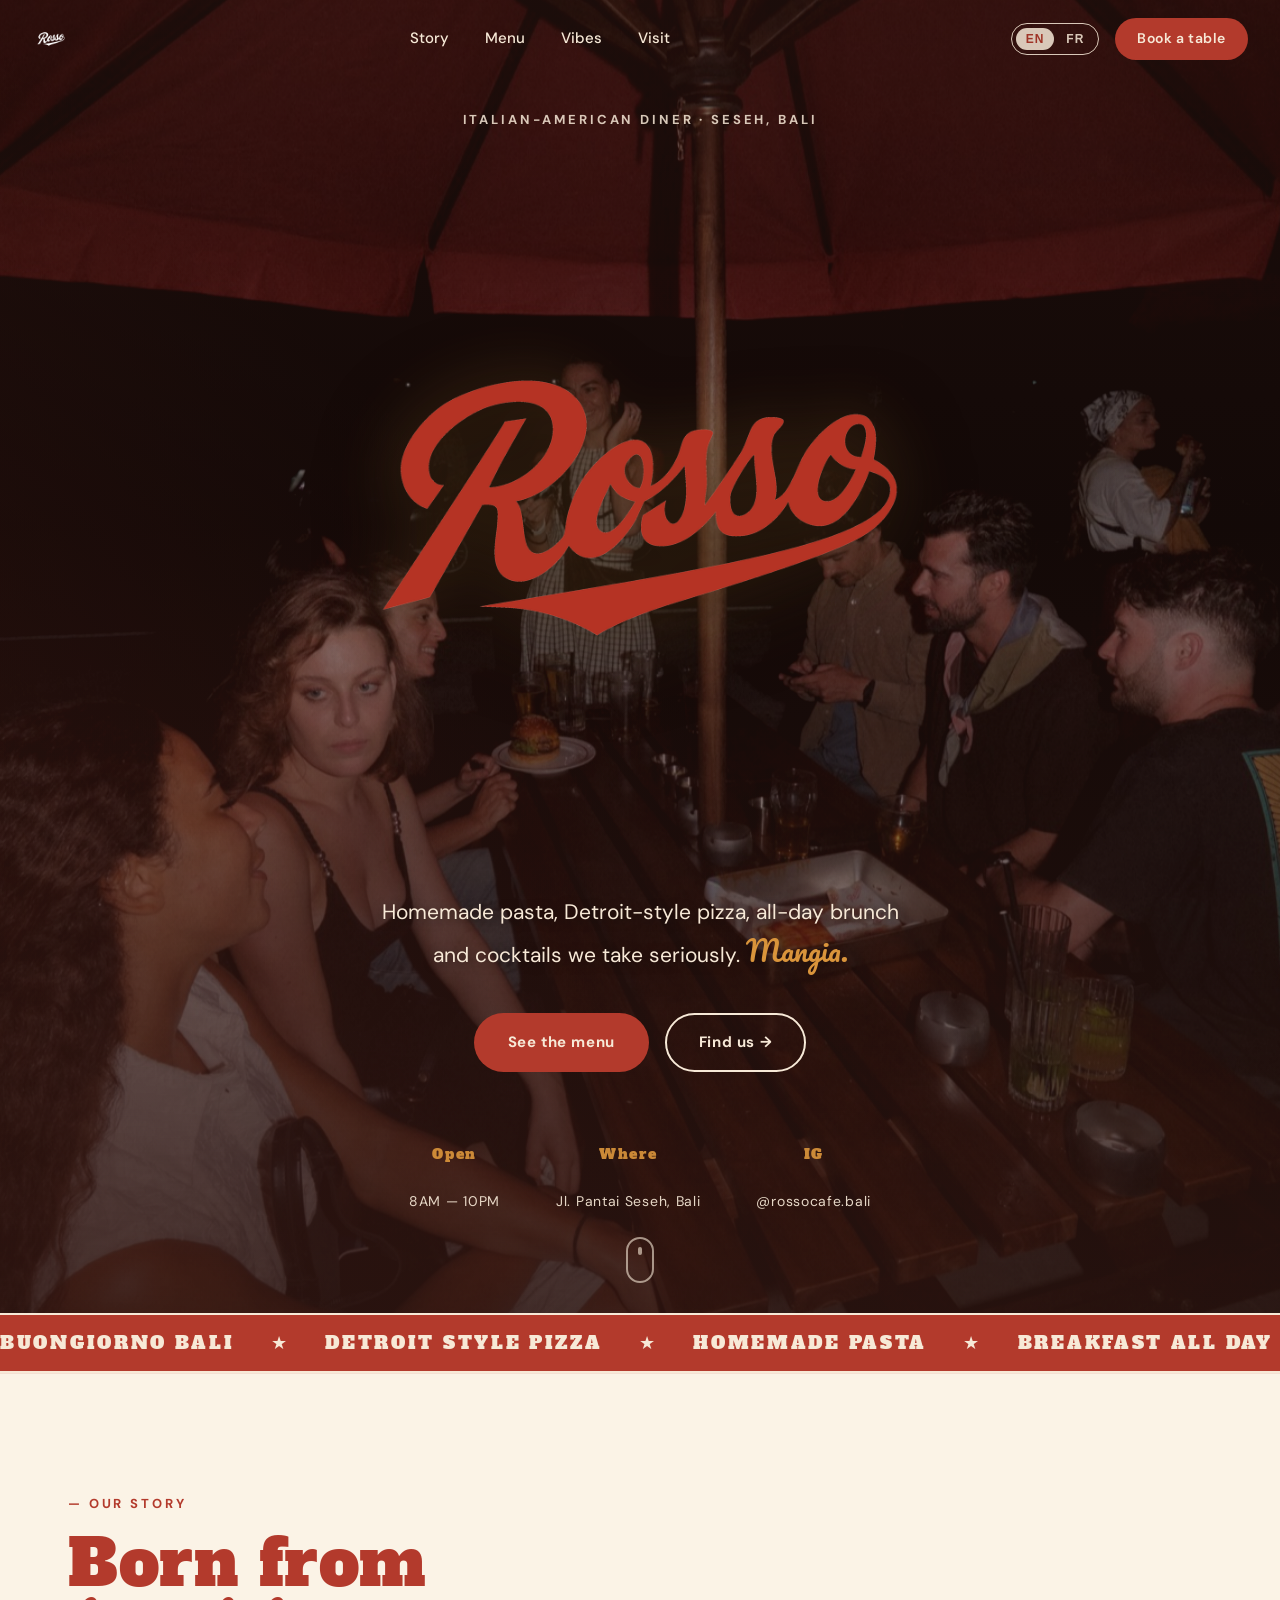
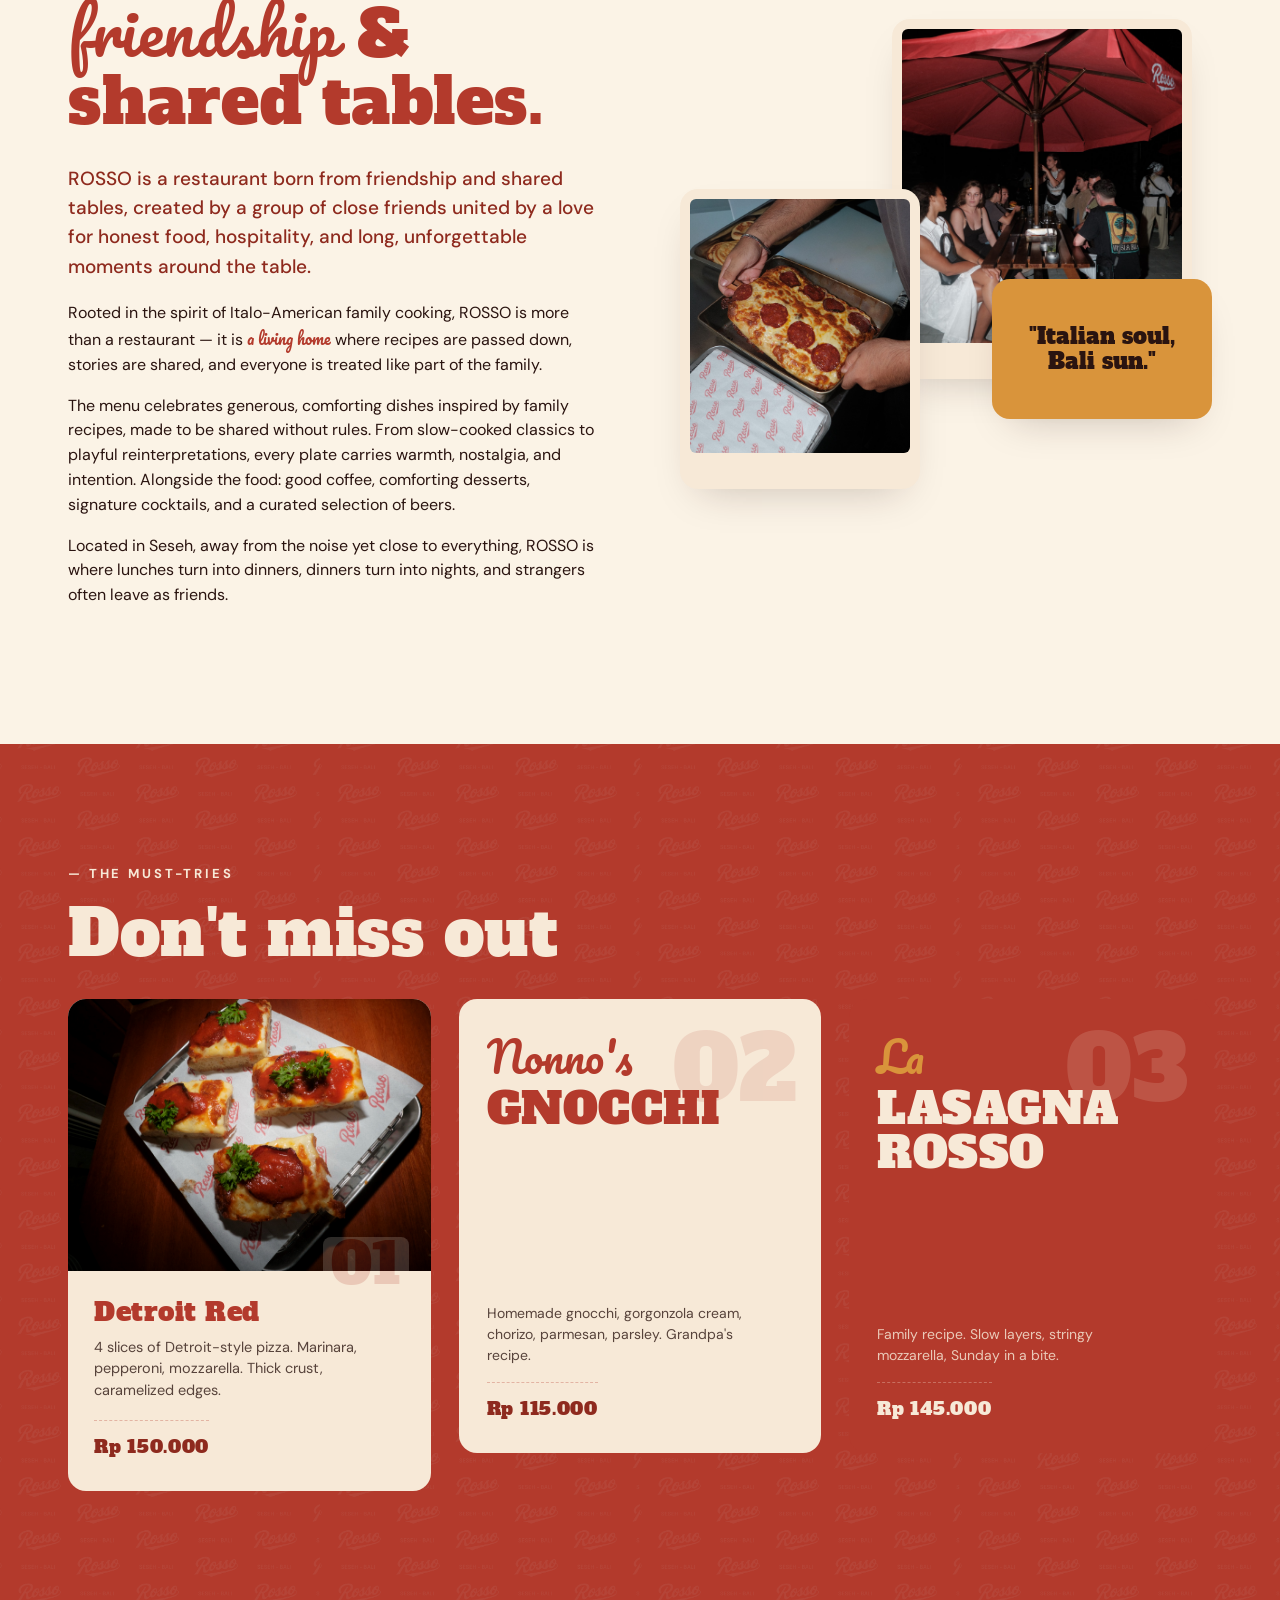
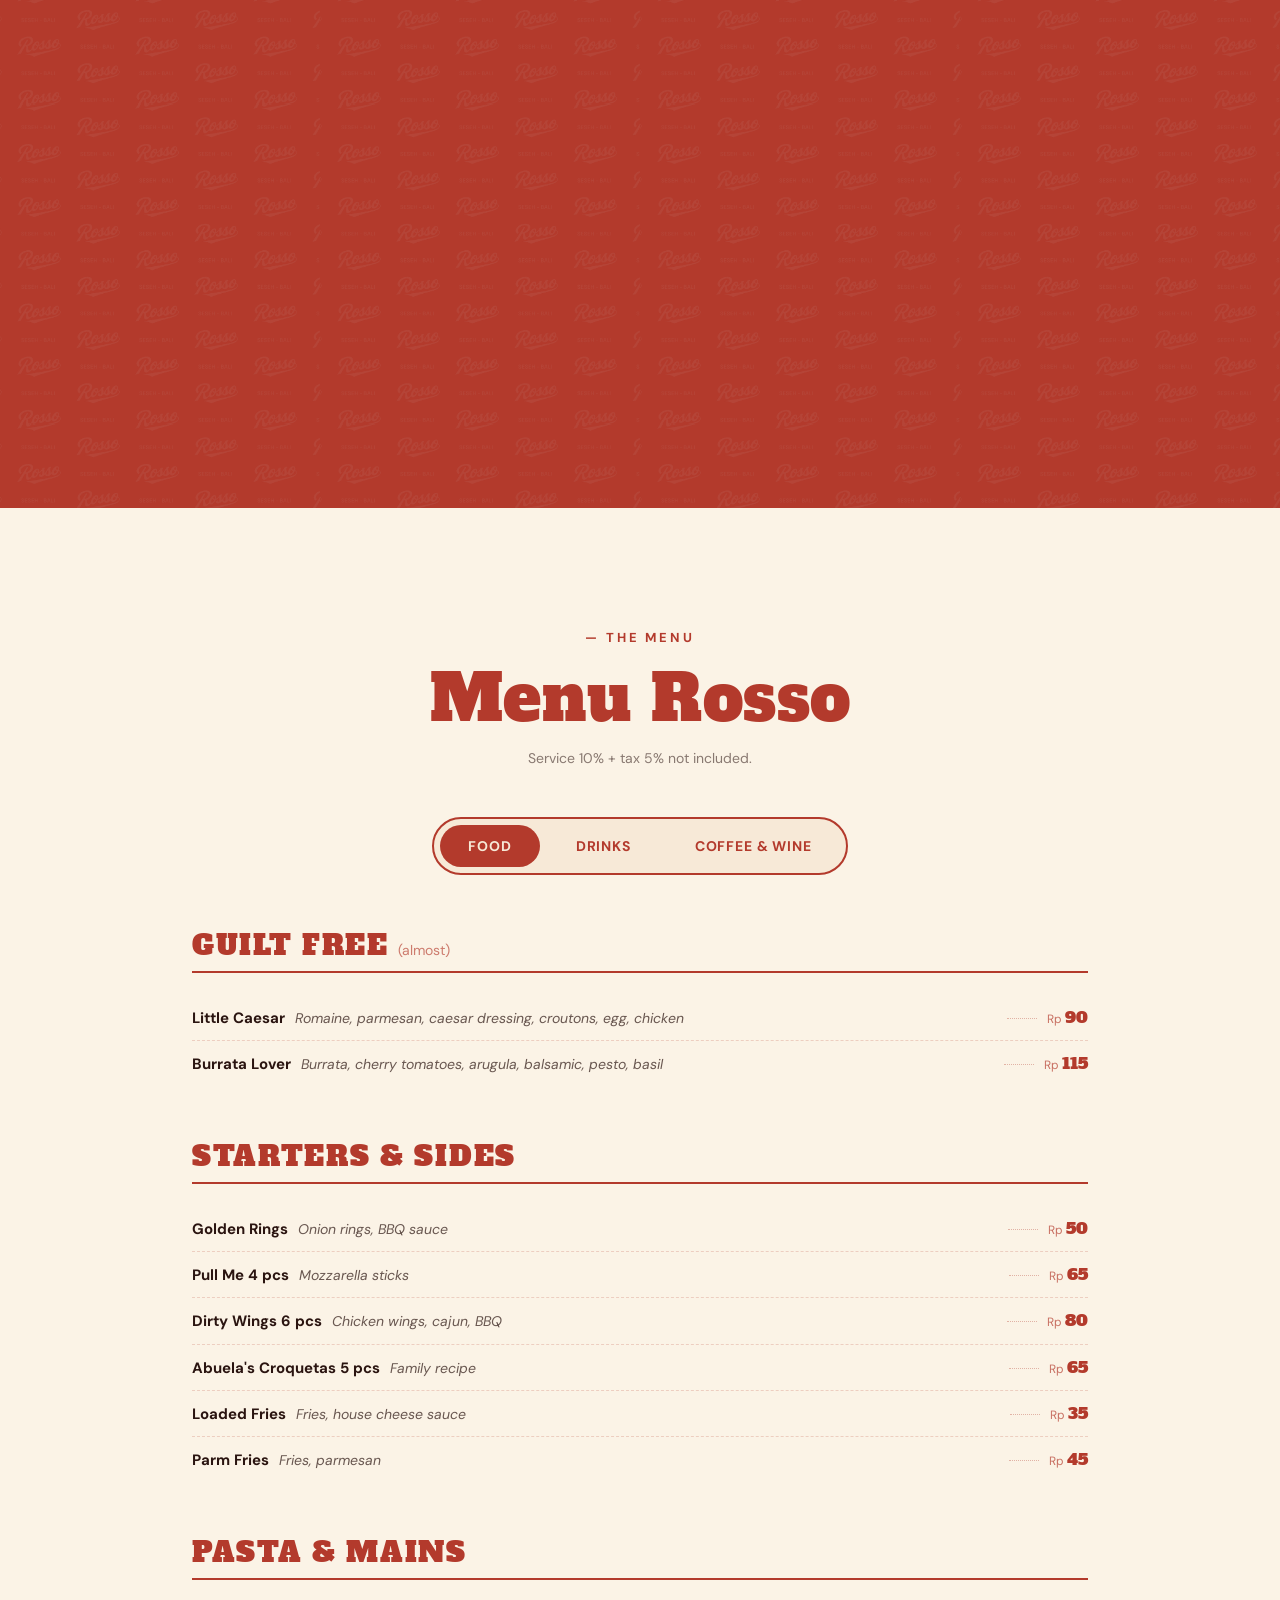
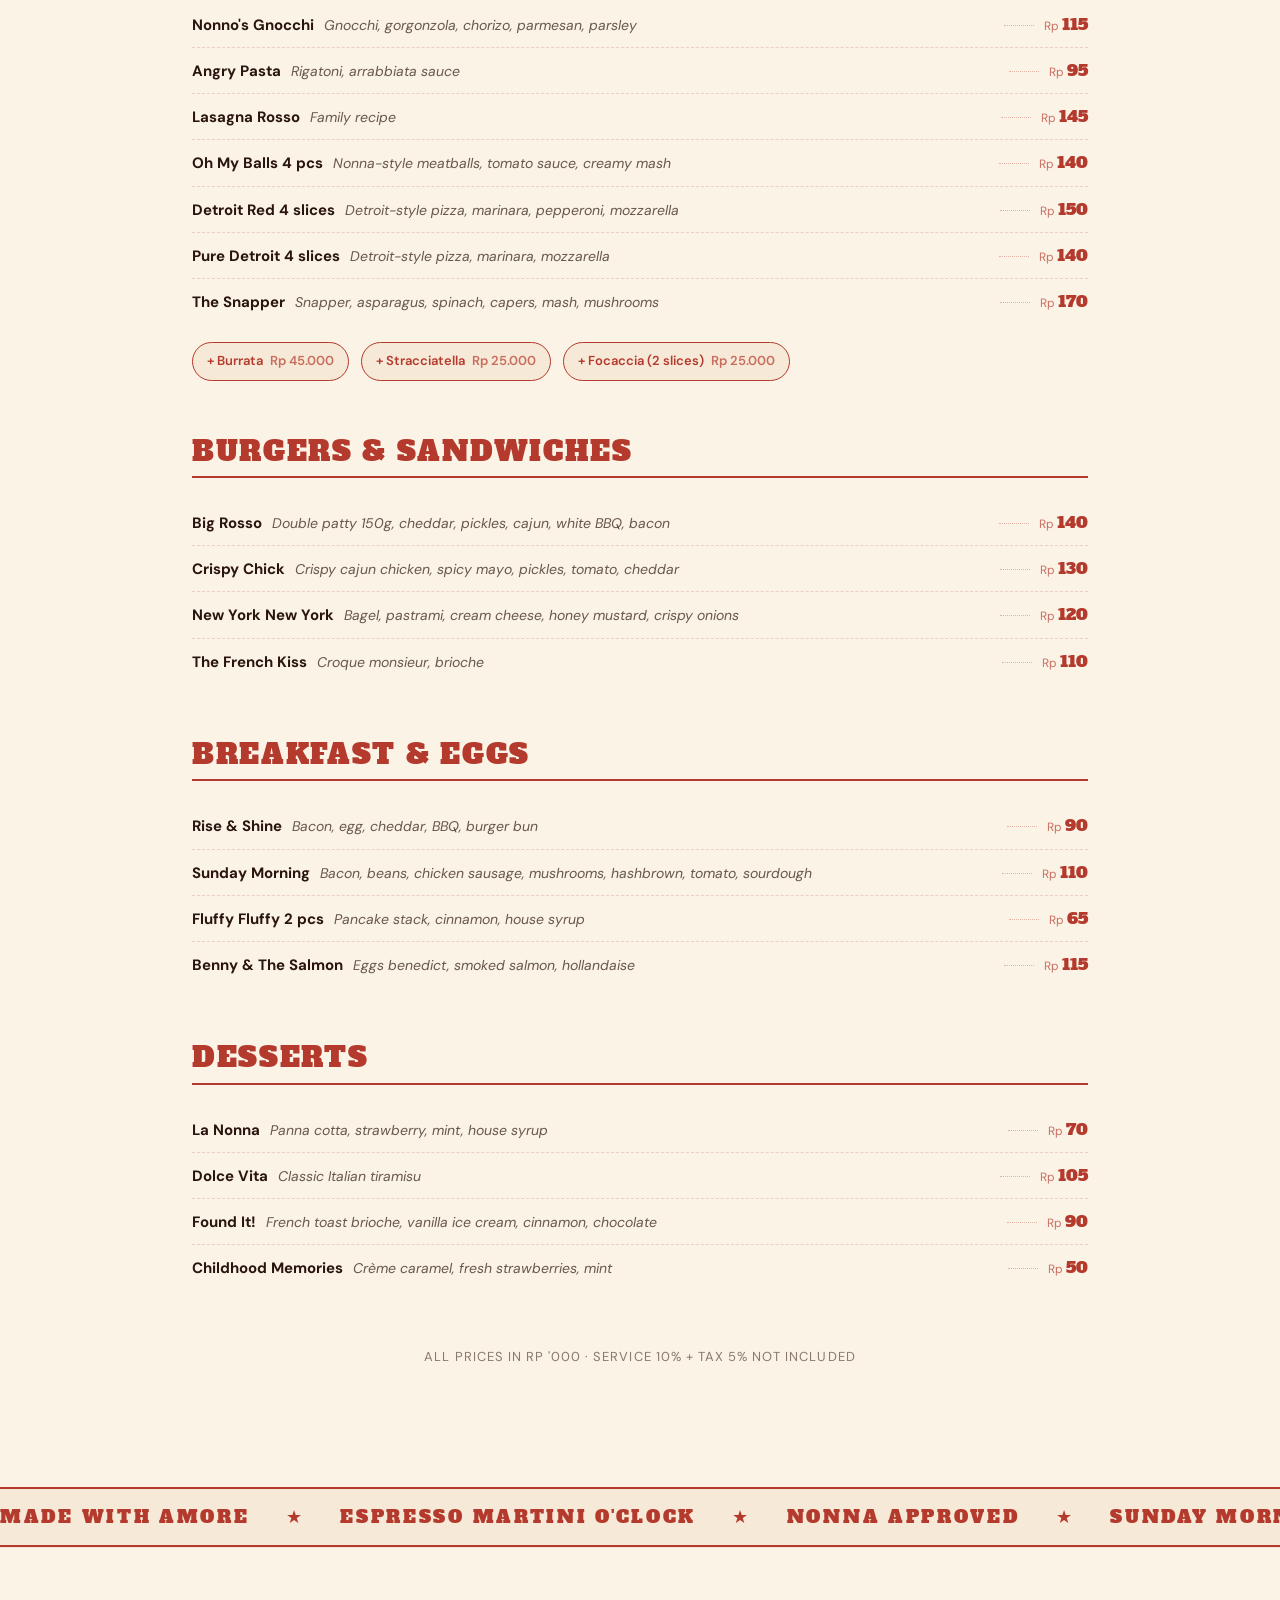
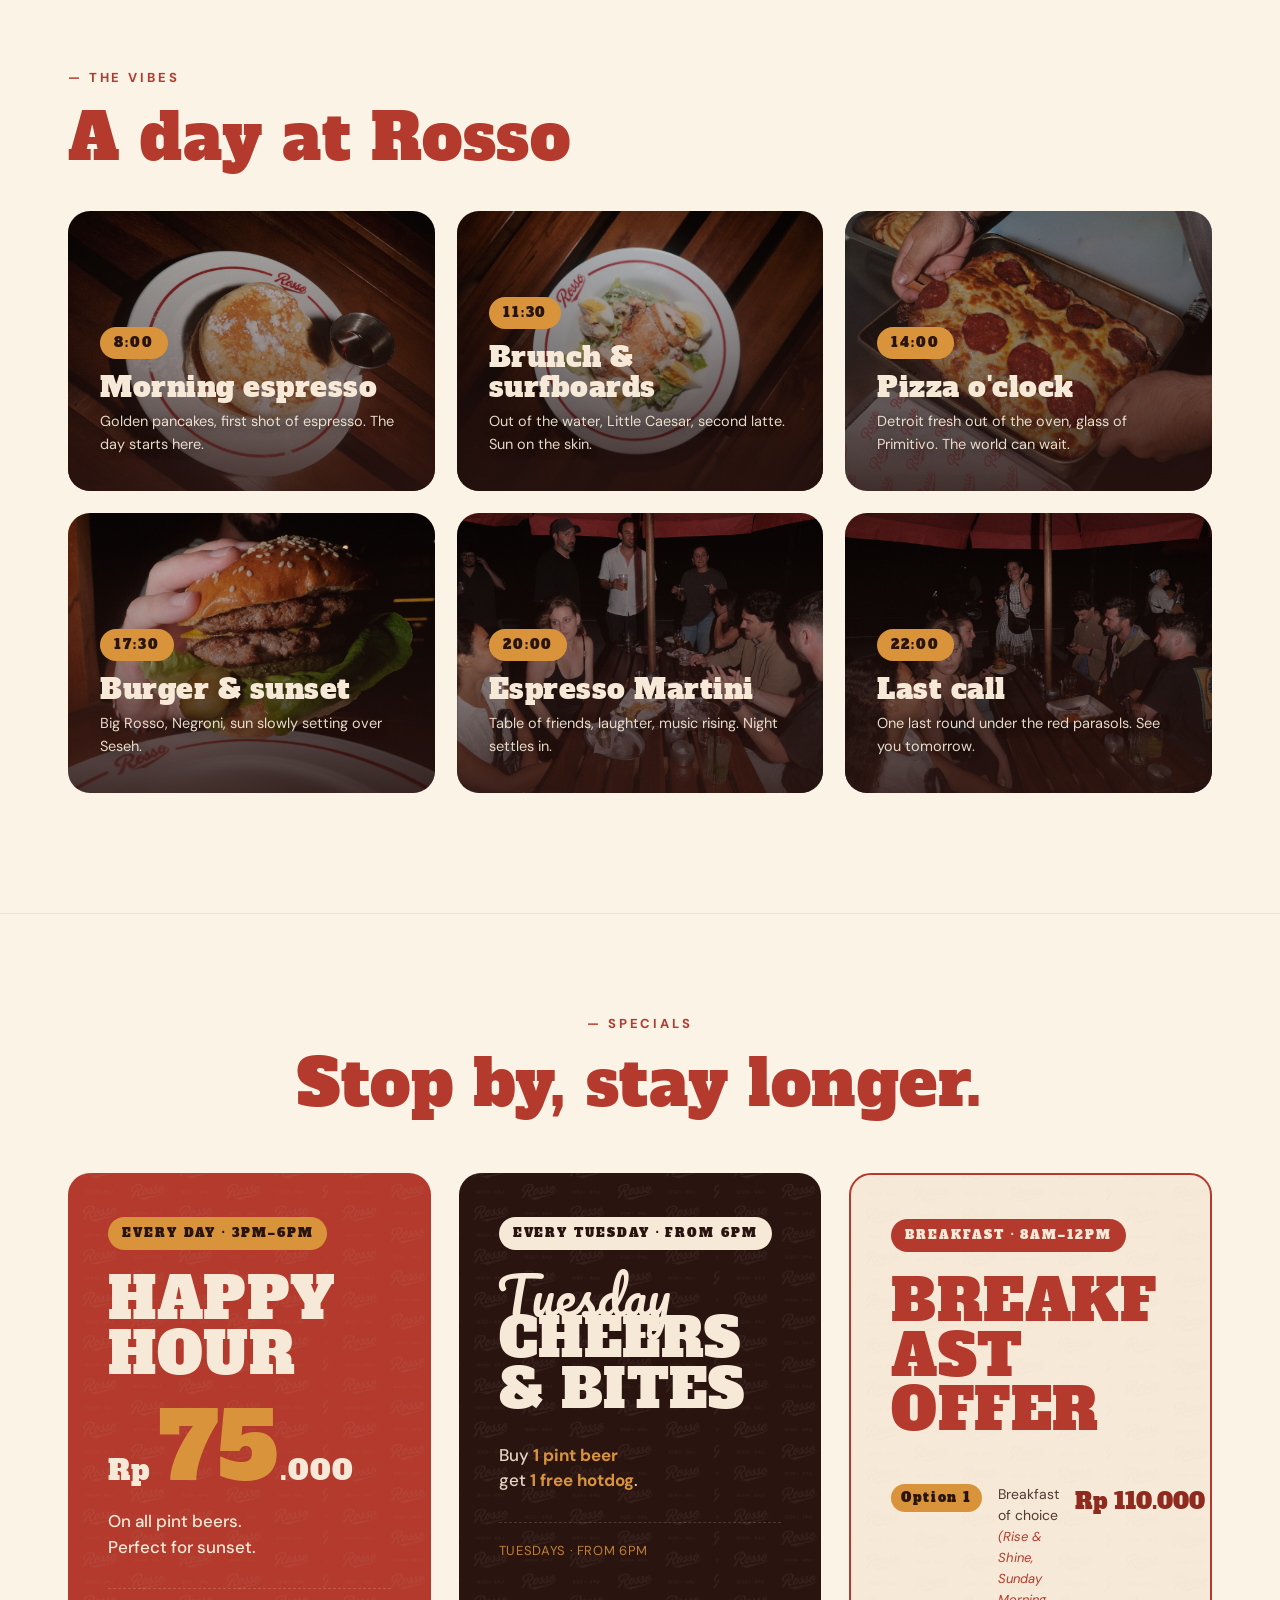
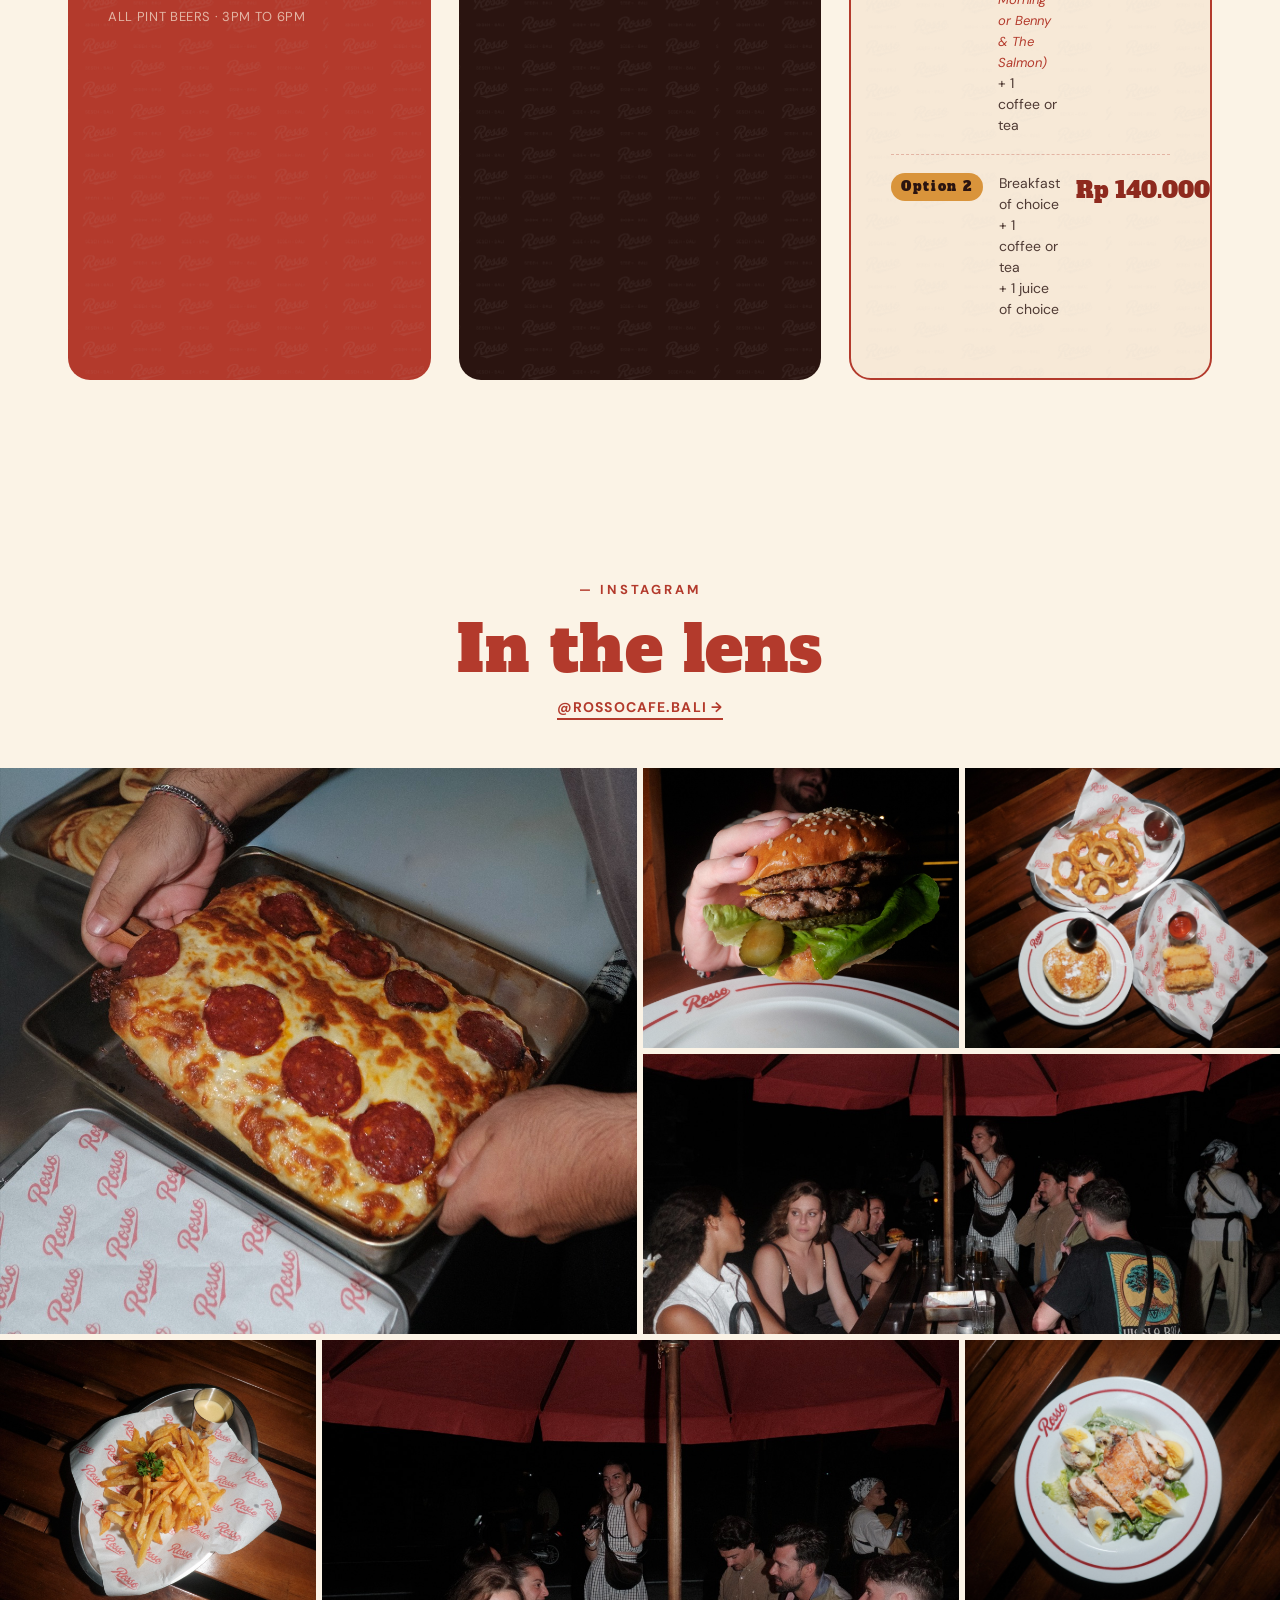
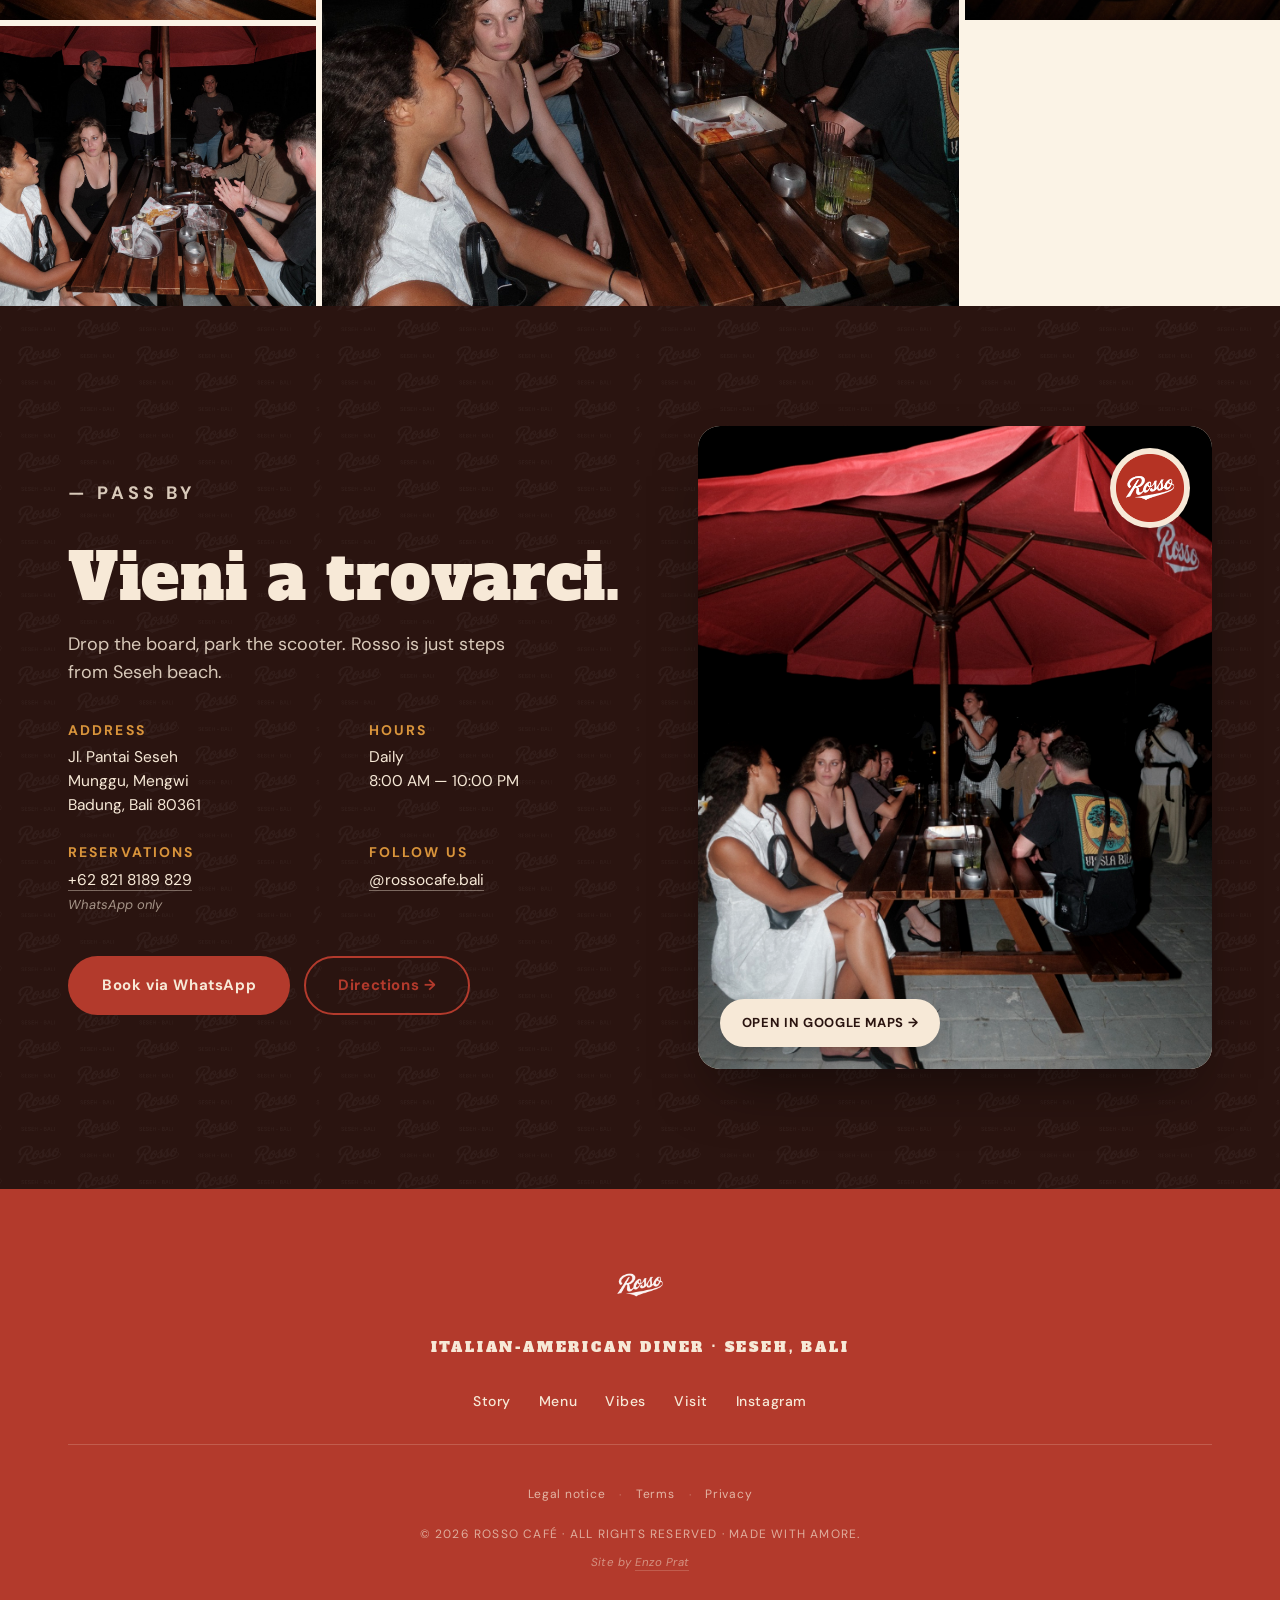
==== commit 884304e2: "Add Tuesday Cheers & Bites offer + align vibes to 8AM-10PM Vibes section now reflects the actual ope" ====
--- a/index.html
+++ b/index.html
@@ -382,7 +382,7 @@
       <h2 data-i18n="vibes.title">A day at Rosso</h2>
       <div class="vibe-grid">
         <div class="vibe" style="--vibe-bg: url('assets/photos/pancakes.jpg')">
-          <span class="vibe-time">7:00</span>
+          <span class="vibe-time">8:00</span>
           <h4 data-i18n="vibes.1.title">Morning espresso</h4>
           <p data-i18n="vibes.1.desc">Golden pancakes, first shot of espresso. The day starts here.</p>
         </div>
@@ -397,17 +397,17 @@
           <p data-i18n="vibes.3.desc">Detroit fresh out of the oven, glass of Primitivo. The world can wait.</p>
         </div>
         <div class="vibe" style="--vibe-bg: url('assets/photos/big-rosso.jpg')">
-          <span class="vibe-time">18:30</span>
+          <span class="vibe-time">17:30</span>
           <h4 data-i18n-html="vibes.4.title">Burger &amp; sunset</h4>
           <p data-i18n="vibes.4.desc">Big Rosso, Negroni, sun slowly setting over Seseh.</p>
         </div>
         <div class="vibe" style="--vibe-bg: url('assets/photos/people-table.jpg')">
-          <span class="vibe-time">21:00</span>
+          <span class="vibe-time">20:00</span>
           <h4 data-i18n="vibes.5.title">Espresso Martini</h4>
           <p data-i18n="vibes.5.desc">Table of friends, laughter, music rising. Night settles in.</p>
         </div>
         <div class="vibe" style="--vibe-bg: url('assets/photos/night-vibes.jpg')">
-          <span class="vibe-time">23:00</span>
+          <span class="vibe-time">22:00</span>
           <h4 data-i18n="vibes.6.title">Last call</h4>
           <p data-i18n="vibes.6.desc">One last round under the red parasols. See you tomorrow.</p>
         </div>
@@ -420,7 +420,7 @@
     <div class="container">
       <p class="eyebrow eyebrow-red" data-i18n="offers.eyebrow">— Specials</p>
       <h2 data-i18n="offers.title">Stop by, stay longer.</h2>
-      <div class="offer-grid">
+      <div class="offer-grid offer-grid-3">
 
         <article class="offer-card offer-happy">
           <div class="offer-tag" data-i18n="offers.happy.tag">Every day · 3PM–6PM</div>
@@ -428,6 +428,14 @@
           <p class="offer-price">Rp <strong>75</strong>.000</p>
           <p class="offer-desc" data-i18n-html="offers.happy.desc">On all pint beers.<br/>Perfect for sunset.</p>
           <span class="offer-foot" data-i18n="offers.happy.foot">All pint beers · 3pm to 6pm</span>
+        </article>
+
+        <article class="offer-card offer-tuesday">
+          <div class="offer-tag" data-i18n="offers.tuesday.tag">Every Tuesday · From 6PM</div>
+          <span class="offer-script" data-i18n="offers.tuesday.script">Tuesday</span>
+          <h3 data-i18n-html="offers.tuesday.title">Cheers<br/>&amp; Bites</h3>
+          <p class="offer-desc" data-i18n-html="offers.tuesday.desc">Buy <strong>1 pint beer</strong><br/>get <strong>1 free hotdog</strong>.</p>
+          <span class="offer-foot" data-i18n="offers.tuesday.foot">Tuesdays · from 6pm</span>
         </article>
 
         <article class="offer-card offer-breakfast">
--- a/styles.css
+++ b/styles.css
@@ -700,6 +700,12 @@
   gap: 28px;
   margin-top: 56px;
 }
+.offer-grid-3 {
+  grid-template-columns: repeat(3, 1fr);
+}
+@media (max-width: 1100px) {
+  .offer-grid-3 { grid-template-columns: repeat(2, 1fr); }
+}
 .offer-card {
   position: relative;
   border-radius: 22px;
@@ -777,6 +783,45 @@
 .offer-happy .offer-desc {
   font-size: 17px;
   font-weight: 500;
+}
+
+/* Tuesday Cheers & Bites — dark ink */
+.offer-tuesday {
+  background: var(--ink);
+  color: var(--cream);
+}
+.offer-tuesday .offer-tag {
+  background: var(--cream);
+  color: var(--ink);
+}
+.offer-tuesday .offer-script {
+  font-family: var(--f-script);
+  font-size: 52px;
+  line-height: 0.9;
+  color: var(--cream);
+  display: block;
+  margin-bottom: -6px;
+  margin-left: -2px;
+}
+.offer-tuesday h3 {
+  color: var(--cream);
+  font-size: clamp(38px, 4.2vw, 56px);
+  margin-bottom: 28px;
+}
+.offer-tuesday .offer-desc {
+  font-size: 17px;
+  font-weight: 500;
+  line-height: 1.5;
+  color: rgba(247, 233, 215, 0.9);
+}
+.offer-tuesday .offer-desc strong {
+  color: var(--mustard);
+  font-weight: 700;
+}
+.offer-tuesday .offer-foot {
+  color: var(--mustard);
+  opacity: 0.85;
+  border-top-color: rgba(247, 233, 215, 0.2);
 }
 
 /* Breakfast — cream */
